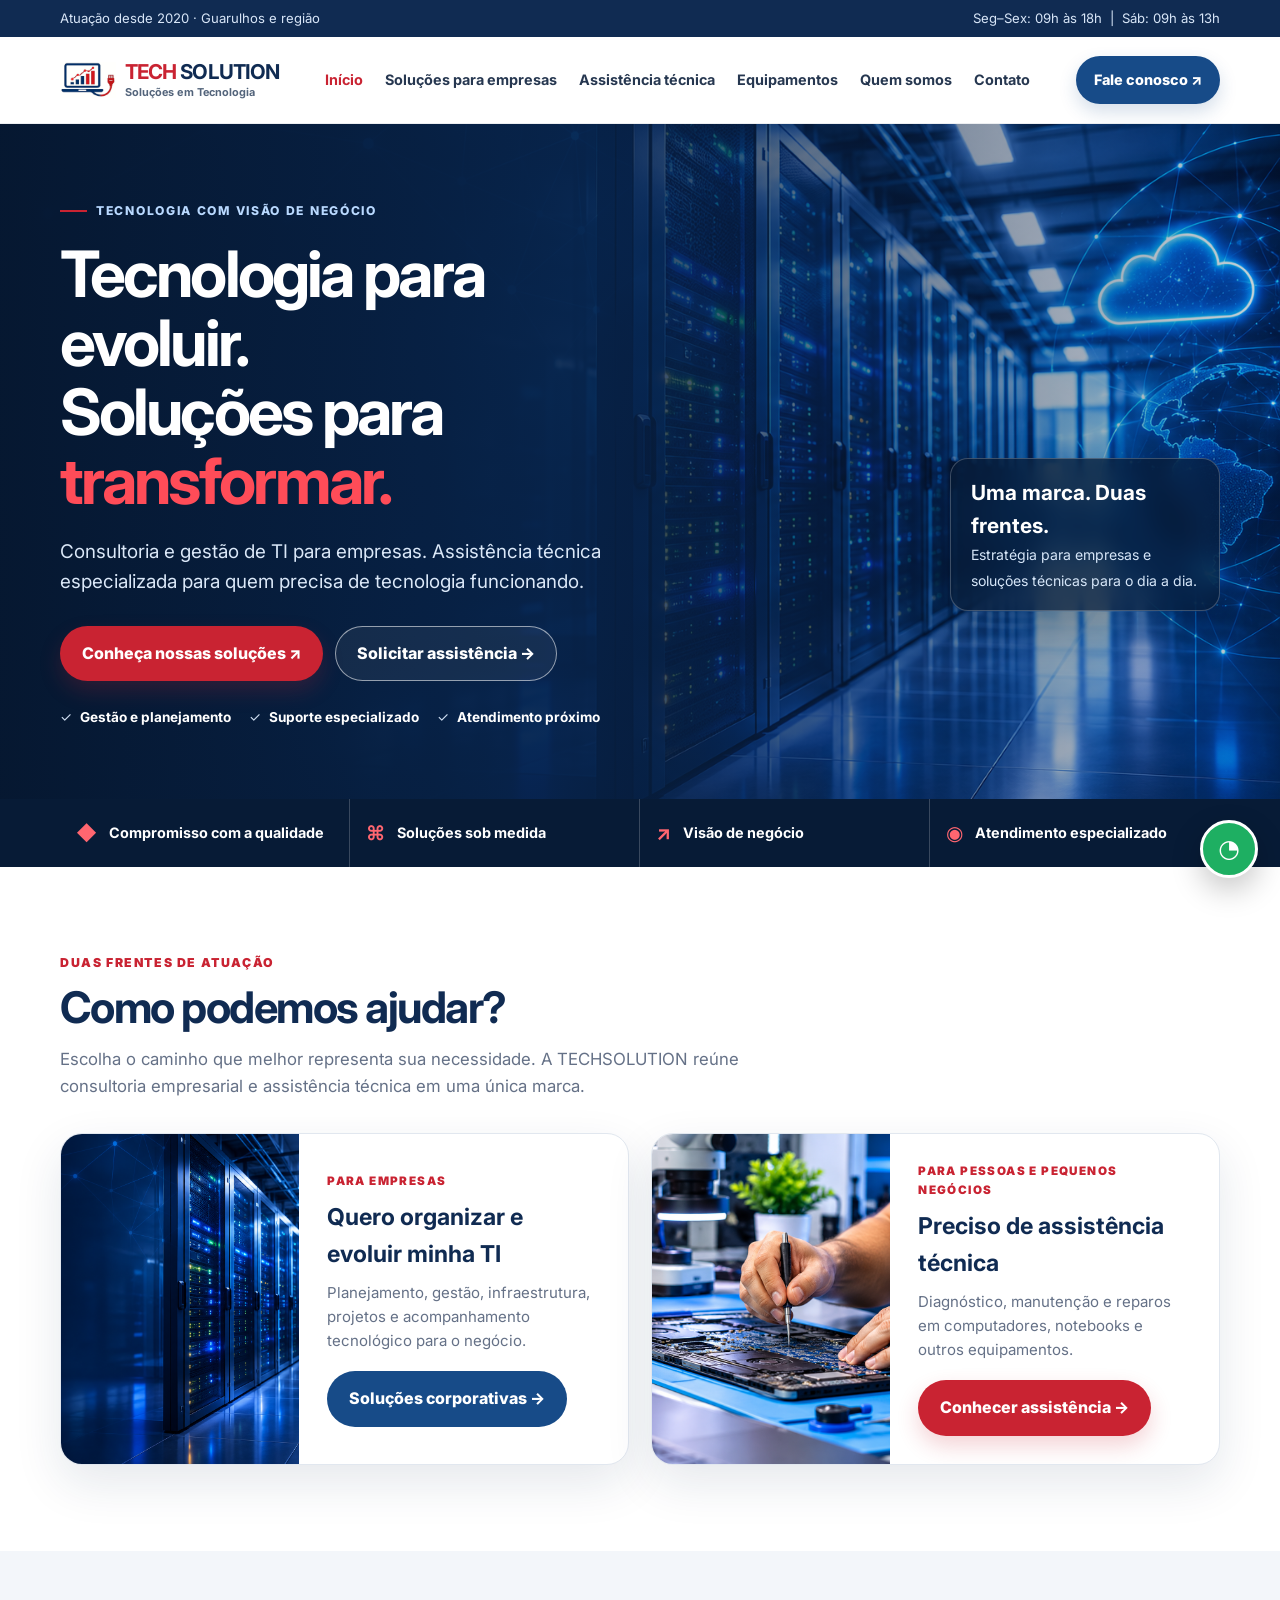
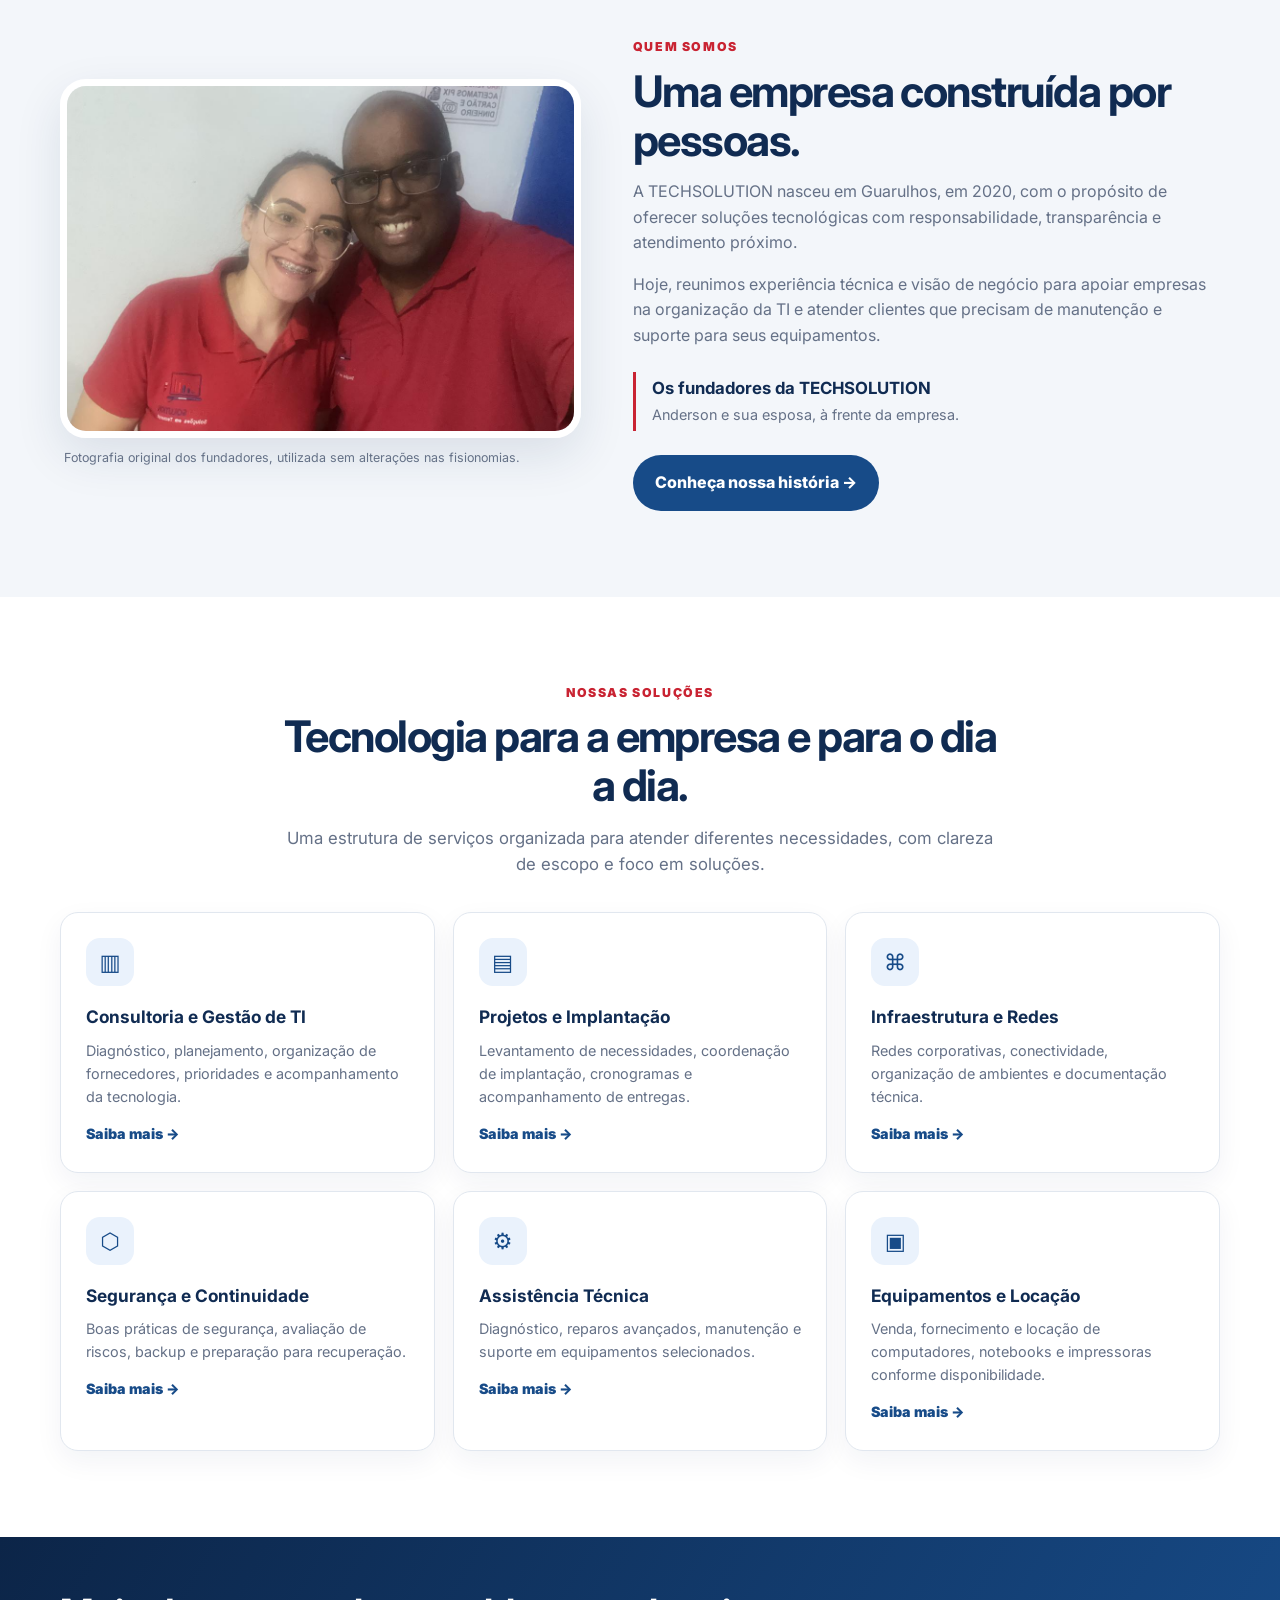
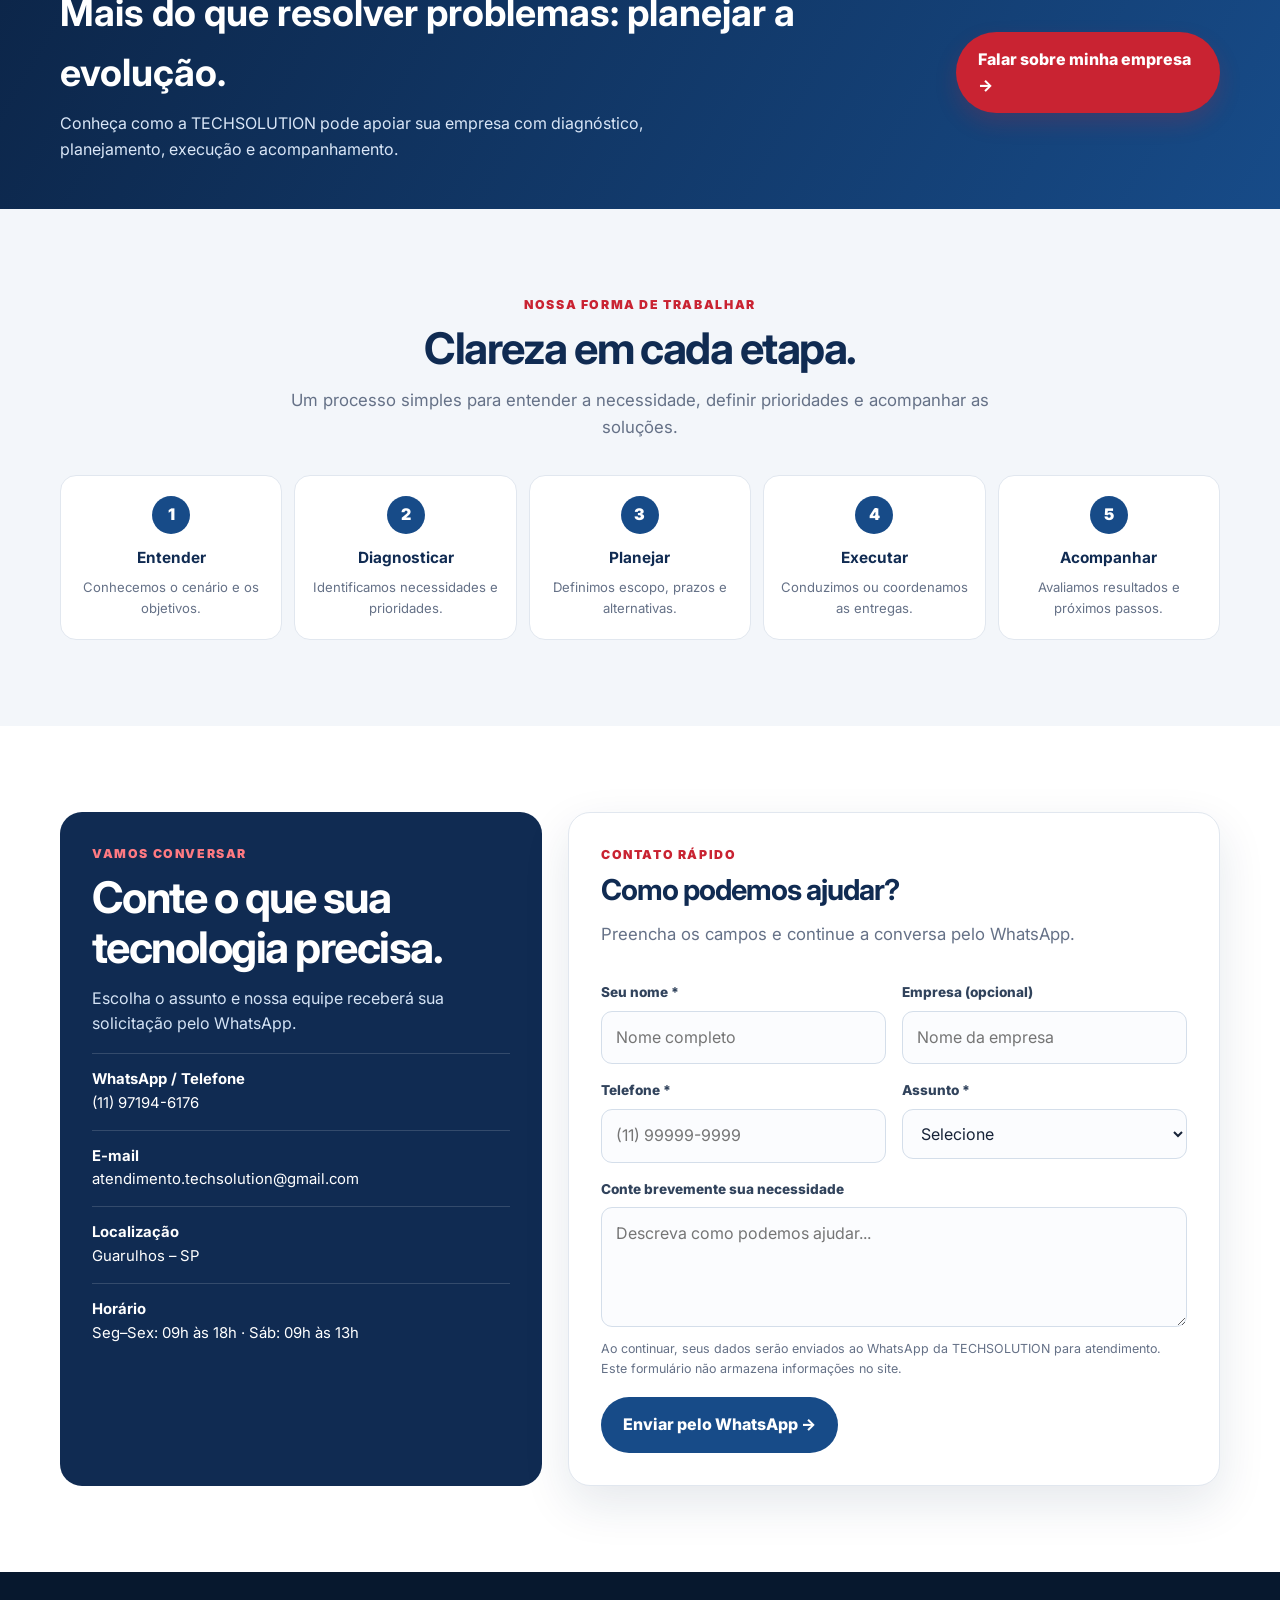
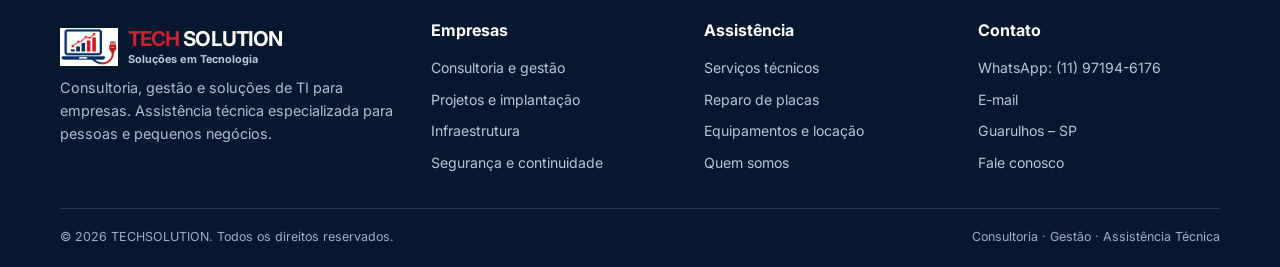
==== techsolution_site_v1/index.html @ a8b88df7 "Backup inicial do projeto TECHSOLUTION" ====
<!doctype html>
<html lang="pt-BR">
<head>
  <meta charset="utf-8"><meta name="viewport" content="width=device-width, initial-scale=1">
  <meta name="description" content="TECHSOLUTION: consultoria e gestão de TI para empresas e assistência técnica especializada em Guarulhos e região.">
  <meta name="theme-color" content="#102b52"><title>TECHSOLUTION | Consultoria, Gestão e Assistência Técnica</title>
  <link rel="preconnect" href="https://fonts.googleapis.com"><link rel="preconnect" href="https://fonts.gstatic.com" crossorigin>
  <link href="https://fonts.googleapis.com/css2?family=Inter:wght@400;500;600;700;800;900&display=swap" rel="stylesheet"><link rel="stylesheet" href="assets/site.css">
</head>
<body>
<div class="topline"><div class="container"><span>Atuação desde 2020 · Guarulhos e região</span><span>Seg–Sex: 09h às 18h &nbsp;|&nbsp; Sáb: 09h às 13h</span></div></div>
<header class="site-header"><div class="container nav-wrap">
  <a class="brand" href="index.html" aria-label="TECHSOLUTION início"><img src="assets/logo-simbolo.png" alt="Símbolo original da TECHSOLUTION"><span class="brand-copy"><b><i>TECH</i> SOLUTION</b><small>Soluções em Tecnologia</small></span></a>
  <button class="menu-toggle" aria-expanded="false" aria-label="Abrir menu">☰ Menu</button>
  <nav class="nav" aria-label="Navegação principal"><a class="active" href="index.html">Início</a><a href="empresas.html">Soluções para empresas</a><a href="assistencia.html">Assistência técnica</a><a href="equipamentos.html">Equipamentos</a><a href="sobre.html">Quem somos</a><a href="contato.html">Contato</a></nav>
  <a class="nav-cta" href="https://wa.me/5511971946176?text=Ol%C3%A1%2C%20gostaria%20de%20falar%20com%20a%20TECHSOLUTION." target="_blank" rel="noopener">Fale conosco ↗</a>
</div></header>
<main>
<section class="hero"><div class="container hero-grid"><div class="hero-copy"><span class="eyebrow">Tecnologia com visão de negócio</span><h1>Tecnologia para evoluir.<br>Soluções para <em>transformar.</em></h1><p>Consultoria e gestão de TI para empresas. Assistência técnica especializada para quem precisa de tecnologia funcionando.</p><div class="actions"><a class="btn btn-red" href="empresas.html">Conheça nossas soluções ↗</a><a class="btn btn-outline-light" href="assistencia.html">Solicitar assistência →</a></div><div class="hero-note"><span>✓ <b>Gestão e planejamento</b></span><span>✓ <b>Suporte especializado</b></span><span>✓ <b>Atendimento próximo</b></span></div></div><div class="hero-visual"><div class="hero-chip"><strong>Uma marca. Duas frentes.</strong><span>Estratégia para empresas e soluções técnicas para o dia a dia.</span></div></div></div></section>
<div class="trust-strip"><div class="container trust-grid"><div class="trust-item"><span class="trust-icon">◆</span><span>Compromisso com a qualidade</span></div><div class="trust-item"><span class="trust-icon">⌘</span><span>Soluções sob medida</span></div><div class="trust-item"><span class="trust-icon">↗</span><span>Visão de negócio</span></div><div class="trust-item"><span class="trust-icon">◉</span><span>Atendimento especializado</span></div></div></div>
<section class="section"><div class="container"><div class="section-head"><div class="kicker">Duas frentes de atuação</div><h2>Como podemos ajudar?</h2><p>Escolha o caminho que melhor representa sua necessidade. A TECHSOLUTION reúne consultoria empresarial e assistência técnica em uma única marca.</p></div>
  <div class="audience-grid">
    <article class="audience-card"><img src="assets/hero-datacenter.png" alt="Imagem ilustrativa de infraestrutura de tecnologia e data center"><div class="audience-content"><span class="mini-label">Para empresas</span><h3>Quero organizar e evoluir minha TI</h3><p>Planejamento, gestão, infraestrutura, projetos e acompanhamento tecnológico para o negócio.</p><a class="btn btn-blue" href="empresas.html">Soluções corporativas →</a></div></article>
    <article class="audience-card"><img src="assets/assistencia-laboratorio.png" alt="Imagem ilustrativa de manutenção técnica em placa de notebook"><div class="audience-content"><span class="mini-label">Para pessoas e pequenos negócios</span><h3>Preciso de assistência técnica</h3><p>Diagnóstico, manutenção e reparos em computadores, notebooks e outros equipamentos.</p><a class="btn btn-red" href="assistencia.html">Conhecer assistência →</a></div></article>
  </div></div></section>
<section class="section section-soft"><div class="container about-grid"><div class="founder-photo"><img src="assets/fundadores-original.png" alt="Fotografia original dos fundadores da TECHSOLUTION, sem alterações faciais"><p class="photo-note">Fotografia original dos fundadores, utilizada sem alterações nas fisionomias.</p></div><div class="about-content"><div class="kicker">Quem somos</div><h2>Uma empresa construída por pessoas.</h2><p>A TECHSOLUTION nasceu em Guarulhos, em 2020, com o propósito de oferecer soluções tecnológicas com responsabilidade, transparência e atendimento próximo.</p><p>Hoje, reunimos experiência técnica e visão de negócio para apoiar empresas na organização da TI e atender clientes que precisam de manutenção e suporte para seus equipamentos.</p><div class="founder-signature"><strong>Os fundadores da TECHSOLUTION</strong><span>Anderson e sua esposa, à frente da empresa.</span></div><a class="btn btn-blue" href="sobre.html">Conheça nossa história →</a></div></div></section>
<section class="section"><div class="container"><div class="section-head center"><div class="kicker">Nossas soluções</div><h2>Tecnologia para a empresa e para o dia a dia.</h2><p>Uma estrutura de serviços organizada para atender diferentes necessidades, com clareza de escopo e foco em soluções.</p></div>
<div class="service-grid">
  <article class="service-card"><div class="service-icon">▥</div><h3>Consultoria e Gestão de TI</h3><p>Diagnóstico, planejamento, organização de fornecedores, prioridades e acompanhamento da tecnologia.</p><a class="text-link" href="empresas.html#consultoria">Saiba mais →</a></article>
  <article class="service-card"><div class="service-icon">▤</div><h3>Projetos e Implantação</h3><p>Levantamento de necessidades, coordenação de implantação, cronogramas e acompanhamento de entregas.</p><a class="text-link" href="empresas.html#projetos">Saiba mais →</a></article>
  <article class="service-card"><div class="service-icon">⌘</div><h3>Infraestrutura e Redes</h3><p>Redes corporativas, conectividade, organização de ambientes e documentação técnica.</p><a class="text-link" href="empresas.html#infraestrutura">Saiba mais →</a></article>
  <article class="service-card"><div class="service-icon">⬡</div><h3>Segurança e Continuidade</h3><p>Boas práticas de segurança, avaliação de riscos, backup e preparação para recuperação.</p><a class="text-link" href="empresas.html#seguranca">Saiba mais →</a></article>
  <article class="service-card"><div class="service-icon">⚙</div><h3>Assistência Técnica</h3><p>Diagnóstico, reparos avançados, manutenção e suporte em equipamentos selecionados.</p><a class="text-link" href="assistencia.html">Saiba mais →</a></article>
  <article class="service-card"><div class="service-icon">▣</div><h3>Equipamentos e Locação</h3><p>Venda, fornecimento e locação de computadores, notebooks e impressoras conforme disponibilidade.</p><a class="text-link" href="equipamentos.html">Saiba mais →</a></article>
</div></div></section>
<section class="split-band"><div class="container"><div><h2>Mais do que resolver problemas: planejar a evolução.</h2><p>Conheça como a TECHSOLUTION pode apoiar sua empresa com diagnóstico, planejamento, execução e acompanhamento.</p></div><a class="btn btn-red" href="empresas.html">Falar sobre minha empresa →</a></div></section>
<section class="section section-soft"><div class="container"><div class="section-head center"><div class="kicker">Nossa forma de trabalhar</div><h2>Clareza em cada etapa.</h2><p>Um processo simples para entender a necessidade, definir prioridades e acompanhar as soluções.</p></div><div class="process-grid"><div class="process-step"><div class="process-number">1</div><h3>Entender</h3><p>Conhecemos o cenário e os objetivos.</p></div><div class="process-step"><div class="process-number">2</div><h3>Diagnosticar</h3><p>Identificamos necessidades e prioridades.</p></div><div class="process-step"><div class="process-number">3</div><h3>Planejar</h3><p>Definimos escopo, prazos e alternativas.</p></div><div class="process-step"><div class="process-number">4</div><h3>Executar</h3><p>Conduzimos ou coordenamos as entregas.</p></div><div class="process-step"><div class="process-number">5</div><h3>Acompanhar</h3><p>Avaliamos resultados e próximos passos.</p></div></div></div></section>
<section class="section"><div class="container contact-grid"><div class="contact-panel"><div class="kicker" style="color:#ff7a82">Vamos conversar</div><h2>Conte o que sua tecnologia precisa.</h2><p>Escolha o assunto e nossa equipe receberá sua solicitação pelo WhatsApp.</p><div class="contact-detail"><strong>WhatsApp / Telefone</strong>(11) 97194-6176</div><div class="contact-detail"><strong>E-mail</strong>atendimento.techsolution@gmail.com</div><div class="contact-detail"><strong>Localização</strong>Guarulhos – SP</div><div class="contact-detail"><strong>Horário</strong>Seg–Sex: 09h às 18h · Sáb: 09h às 13h</div></div>
<form class="contact-form" data-whatsapp-form><div class="section-head"><div class="kicker">Contato rápido</div><h2 style="font-size:1.8rem">Como podemos ajudar?</h2><p>Preencha os campos e continue a conversa pelo WhatsApp.</p></div><div class="form-grid"><div class="field"><label for="nome">Seu nome *</label><input id="nome" name="nome" required placeholder="Nome completo"></div><div class="field"><label for="empresa">Empresa (opcional)</label><input id="empresa" name="empresa" placeholder="Nome da empresa"></div><div class="field"><label for="telefone">Telefone *</label><input id="telefone" name="telefone" required placeholder="(11) 99999-9999"></div><div class="field"><label for="assunto">Assunto *</label><select id="assunto" name="assunto" required><option value="">Selecione</option><option>Consultoria e gestão de TI</option><option>Projetos e infraestrutura</option><option>Assistência técnica</option><option>Equipamentos e locação</option><option>Outro assunto</option></select></div><div class="field full"><label for="mensagem">Conte brevemente sua necessidade</label><textarea id="mensagem" name="mensagem" placeholder="Descreva como podemos ajudar..."></textarea></div></div><p class="form-help">Ao continuar, seus dados serão enviados ao WhatsApp da TECHSOLUTION para atendimento. Este formulário não armazena informações no site.</p><button class="btn btn-blue" type="submit">Enviar pelo WhatsApp →</button></form></div></section>
</main>
<footer class="site-footer"><div class="container"><div class="footer-grid"><div class="footer-brand"><a class="brand" href="index.html"><img src="assets/logo-simbolo.png" alt="Símbolo original da TECHSOLUTION"><span class="brand-copy"><b><i>TECH</i> SOLUTION</b><small>Soluções em Tecnologia</small></span></a><p>Consultoria, gestão e soluções de TI para empresas. Assistência técnica especializada para pessoas e pequenos negócios.</p></div><div><h4>Empresas</h4><div class="footer-links"><a href="empresas.html">Consultoria e gestão</a><a href="empresas.html#projetos">Projetos e implantação</a><a href="empresas.html#infraestrutura">Infraestrutura</a><a href="empresas.html#seguranca">Segurança e continuidade</a></div></div><div><h4>Assistência</h4><div class="footer-links"><a href="assistencia.html">Serviços técnicos</a><a href="assistencia.html#placas">Reparo de placas</a><a href="equipamentos.html">Equipamentos e locação</a><a href="sobre.html">Quem somos</a></div></div><div><h4>Contato</h4><div class="footer-links"><a href="https://wa.me/5511971946176" target="_blank" rel="noopener">WhatsApp: (11) 97194-6176</a><a href="mailto:atendimento.techsolution@gmail.com">E-mail</a><span>Guarulhos – SP</span><a href="contato.html">Fale conosco</a></div></div></div><div class="footer-bottom"><span>© <span data-year></span> TECHSOLUTION. Todos os direitos reservados.</span><span>Consultoria · Gestão · Assistência Técnica</span></div></div></footer>
<a class="whatsapp-float" href="https://wa.me/5511971946176?text=Ol%C3%A1%2C%20gostaria%20de%20falar%20com%20a%20TECHSOLUTION." aria-label="Conversar pelo WhatsApp" target="_blank" rel="noopener">◔</a>
<script src="assets/site.js"></script></body></html>
---- techsolution_site_v1/assets/site.css ----
:root{
  --navy:#102b52;--blue:#174b88;--blue2:#2367ad;--red:#c92332;--ink:#172338;--muted:#657187;
  --soft:#f3f6fa;--line:#e1e7ef;--white:#fff;--shadow:0 18px 48px rgba(16,43,82,.11);--radius:22px;
}
*{box-sizing:border-box}html{scroll-behavior:smooth}body{margin:0;font-family:Inter,Manrope,system-ui,-apple-system,"Segoe UI",sans-serif;color:var(--ink);background:#fff;line-height:1.6}a{color:inherit;text-decoration:none}img{max-width:100%;display:block}button,input,textarea,select{font:inherit}.container{width:min(1160px,calc(100% - 44px));margin:auto}.topline{background:var(--navy);color:#d8e6f8;font-size:.82rem;padding:8px 0}.topline .container{display:flex;justify-content:space-between;gap:16px;flex-wrap:wrap}.site-header{position:sticky;top:0;z-index:50;background:rgba(255,255,255,.96);backdrop-filter:blur(14px);border-bottom:1px solid rgba(16,43,82,.08)}.nav-wrap{min-height:86px;display:flex;align-items:center;justify-content:space-between;gap:22px}.brand{display:flex;align-items:center;min-width:205px}.brand img{width:205px;height:auto;max-height:68px;object-fit:contain;object-position:left center}.nav{display:flex;align-items:center;gap:22px;font-size:.9rem;font-weight:700;color:#263750}.nav a{transition:.2s}.nav a:hover,.nav a.active{color:var(--red)}.nav-cta{display:flex;align-items:center;gap:9px;background:var(--blue);color:#fff;padding:12px 18px;border-radius:999px;font-weight:800;font-size:.9rem;white-space:nowrap;box-shadow:0 8px 18px rgba(23,75,136,.18)}.menu-toggle{display:none;border:1px solid var(--line);background:#fff;border-radius:12px;padding:10px 12px;color:var(--navy);font-weight:800}.hero{position:relative;overflow:hidden;background:var(--navy);color:#fff;isolation:isolate}.hero:before{content:"";position:absolute;inset:0;background:linear-gradient(90deg,rgba(6,24,49,.97) 0%,rgba(8,35,72,.91) 43%,rgba(7,31,65,.18) 100%),url('hero-datacenter.png') center/cover no-repeat;z-index:-1}.hero-grid{min-height:520px;display:grid;grid-template-columns:1.04fr .96fr;align-items:center;gap:36px;padding:70px 0}.eyebrow{display:inline-flex;gap:9px;align-items:center;color:#b9d9ff;text-transform:uppercase;letter-spacing:.14em;font-weight:800;font-size:.76rem}.eyebrow:before{content:"";width:27px;height:2px;background:var(--red)}h1,h2,h3,p{margin-top:0}h1{font-size:clamp(2.35rem,5vw,4.2rem);line-height:1.08;letter-spacing:-.045em;margin:18px 0 22px;max-width:760px}h1 em{font-style:normal;color:#ff4c58}.hero-copy>p{font-size:1.18rem;color:#dbe8f8;max-width:610px;margin-bottom:28px}.actions{display:flex;flex-wrap:wrap;gap:12px}.btn{display:inline-flex;align-items:center;justify-content:center;gap:10px;padding:14px 21px;border-radius:999px;font-weight:800;border:1px solid transparent;transition:.2s;cursor:pointer}.btn:hover{transform:translateY(-2px)}.btn-red{background:var(--red);color:#fff;box-shadow:0 10px 22px rgba(201,35,50,.2)}.btn-outline-light{border-color:rgba(255,255,255,.55);color:#fff;background:rgba(255,255,255,.06)}.btn-blue{background:var(--blue);color:#fff}.btn-outline{border-color:#cbd7e5;color:var(--blue);background:#fff}.hero-note{margin-top:26px;display:flex;gap:18px;flex-wrap:wrap;color:#d2e1f4;font-size:.85rem}.hero-note span{display:flex;gap:8px;align-items:center}.hero-note b{color:#fff}.hero-visual{min-height:300px;display:flex;align-items:end;justify-content:flex-end}.hero-chip{background:rgba(8,25,50,.72);border:1px solid rgba(255,255,255,.22);backdrop-filter:blur(12px);border-radius:18px;padding:17px 20px;max-width:270px;box-shadow:0 20px 45px rgba(0,0,0,.2)}.hero-chip strong{display:block;font-size:1.3rem}.hero-chip span{font-size:.88rem;color:#d6e6f8}.trust-strip{background:#071b36;color:#fff}.trust-grid{display:grid;grid-template-columns:repeat(4,1fr)}.trust-item{padding:18px 16px;display:flex;gap:12px;align-items:center;border-right:1px solid rgba(255,255,255,.2);font-size:.9rem;font-weight:700}.trust-item:last-child{border:0}.trust-icon{font-size:1.25rem;color:#ff6670}.section{padding:86px 0}.section-soft{background:var(--soft)}.section-head{max-width:720px;margin-bottom:34px}.section-head.center{text-align:center;margin-left:auto;margin-right:auto}.kicker{color:var(--red);font-size:.77rem;font-weight:900;letter-spacing:.13em;text-transform:uppercase;margin-bottom:10px}.section h2{font-size:clamp(1.9rem,3.4vw,3rem);line-height:1.13;letter-spacing:-.035em;color:var(--navy);margin-bottom:14px}.section-head p{color:var(--muted);font-size:1.05rem;margin-bottom:0}.audience-grid{display:grid;grid-template-columns:1fr 1fr;gap:22px}.audience-card{display:grid;grid-template-columns:42% 58%;background:#fff;border:1px solid var(--line);border-radius:var(--radius);overflow:hidden;box-shadow:var(--shadow);min-height:275px}.audience-card img{height:100%;width:100%;object-fit:cover}.audience-content{padding:28px;display:flex;flex-direction:column;align-items:flex-start;justify-content:center}.audience-content .mini-label{font-size:.73rem;font-weight:900;text-transform:uppercase;letter-spacing:.12em;color:var(--red)}.audience-content h3{font-size:1.45rem;color:var(--navy);margin:8px 0}.audience-content p{color:var(--muted);font-size:.94rem;margin-bottom:18px}.about-grid{display:grid;grid-template-columns:.94fr 1.06fr;gap:52px;align-items:center}.founder-photo{position:relative}.founder-photo img{width:100%;aspect-ratio:1.45/1;object-fit:cover;object-position:center 38%;border-radius:26px;box-shadow:var(--shadow);border:7px solid #fff}.photo-note{font-size:.78rem;color:var(--muted);margin:10px 4px 0}.about-content p{color:var(--muted)}.founder-signature{border-left:3px solid var(--red);padding:3px 0 3px 16px;margin:24px 0}.founder-signature strong{display:block;color:var(--navy);font-size:1.05rem}.founder-signature span{color:var(--muted);font-size:.9rem}.feature-list{display:grid;grid-template-columns:1fr 1fr;gap:14px;margin-top:24px}.feature{display:flex;gap:11px;align-items:flex-start;font-weight:700;color:#31435c;font-size:.9rem}.feature i{font-style:normal;color:var(--red);font-weight:900}.service-grid{display:grid;grid-template-columns:repeat(3,1fr);gap:18px}.service-card{background:#fff;border:1px solid var(--line);border-radius:18px;padding:25px;box-shadow:0 10px 28px rgba(16,43,82,.055);transition:.2s}.service-card:hover{transform:translateY(-4px);box-shadow:var(--shadow)}.service-icon{width:48px;height:48px;border-radius:14px;background:#eaf2fc;color:var(--blue);display:grid;place-items:center;font-size:1.4rem;margin-bottom:17px}.service-card h3{color:var(--navy);font-size:1.08rem;margin-bottom:8px}.service-card p{color:var(--muted);font-size:.9rem;margin-bottom:13px}.text-link{font-weight:900;color:var(--blue);font-size:.89rem}.text-link:hover{color:var(--red)}.split-band{background:linear-gradient(120deg,#0c2548,#174b88);color:#fff;padding:46px 0}.split-band .container{display:flex;justify-content:space-between;align-items:center;gap:28px}.split-band h2{color:#fff;margin:0 0 8px;font-size:clamp(1.5rem,3vw,2.35rem)}.split-band p{margin:0;color:#d9e6f7;max-width:650px}.process-grid{display:grid;grid-template-columns:repeat(5,1fr);gap:12px}.process-step{background:#fff;border:1px solid var(--line);border-radius:16px;padding:20px 16px;text-align:center}.process-number{width:38px;height:38px;border-radius:50%;background:var(--blue);color:#fff;display:grid;place-items:center;margin:0 auto 12px;font-weight:900}.process-step h3{font-size:.96rem;color:var(--navy);margin-bottom:6px}.process-step p{font-size:.82rem;color:var(--muted);margin:0}.contact-grid{display:grid;grid-template-columns:.85fr 1.15fr;gap:26px}.contact-panel{background:var(--navy);color:#fff;border-radius:var(--radius);padding:32px}.contact-panel h2{color:#fff}.contact-panel p{color:#d4e3f5}.contact-detail{padding:14px 0;border-top:1px solid rgba(255,255,255,.15);font-size:.93rem}.contact-detail strong{display:block;color:#fff}.contact-form{background:#fff;border:1px solid var(--line);border-radius:var(--radius);padding:32px;box-shadow:var(--shadow)}.form-grid{display:grid;grid-template-columns:1fr 1fr;gap:16px}.field{display:flex;flex-direction:column;gap:7px}.field.full{grid-column:1/-1}.field label{font-weight:800;font-size:.85rem;color:#31435c}.field input,.field select,.field textarea{border:1px solid #d4deea;background:#fbfcfe;border-radius:11px;padding:13px 14px;outline:none;color:var(--ink)}.field input:focus,.field select:focus,.field textarea:focus{border-color:var(--blue2);box-shadow:0 0 0 3px rgba(35,103,173,.1)}.field textarea{min-height:120px;resize:vertical}.form-help{font-size:.78rem;color:var(--muted);margin:12px 0 18px}.site-footer{background:#07182e;color:#d7e3f3;padding:46px 0 20px}.footer-grid{display:grid;grid-template-columns:1.4fr 1fr 1fr 1fr;gap:32px}.footer-brand img{width:190px;background:#fff;border-radius:8px;padding:5px;margin-bottom:14px}.footer-brand p{max-width:340px;color:#aebed2;font-size:.9rem}.site-footer h4{color:#fff;margin:0 0 14px}.footer-links{display:grid;gap:9px;font-size:.88rem;color:#b7c7da}.footer-links a:hover{color:#fff}.footer-bottom{border-top:1px solid rgba(255,255,255,.14);margin-top:34px;padding-top:18px;display:flex;justify-content:space-between;gap:14px;flex-wrap:wrap;font-size:.78rem;color:#9db0c7}.whatsapp-float{position:fixed;right:22px;bottom:22px;z-index:45;background:#1eaf62;color:#fff;width:58px;height:58px;border-radius:50%;display:grid;place-items:center;font-size:1.55rem;box-shadow:0 12px 30px rgba(0,0,0,.22);border:3px solid #fff}.page-hero{background:linear-gradient(105deg,rgba(7,26,53,.96),rgba(10,54,103,.8)),url('hero-datacenter.png') center/cover;color:#fff;padding:76px 0}.page-hero h1{font-size:clamp(2.2rem,4.8vw,3.7rem);max-width:800px}.page-hero p{color:#d9e6f6;font-size:1.12rem;max-width:720px}.two-col{display:grid;grid-template-columns:1fr 1fr;gap:38px;align-items:center}.checklist{padding:0;list-style:none;display:grid;gap:12px}.checklist li{display:flex;gap:12px;color:#344760}.checklist li:before{content:"✓";font-weight:900;color:var(--red)}.notice{padding:17px 20px;border-radius:14px;background:#eef4fb;border-left:4px solid var(--blue);color:#41536b;font-size:.9rem}.service-photo{width:100%;border-radius:22px;box-shadow:var(--shadow);aspect-ratio:1.35/1;object-fit:cover}.legal-note{font-size:.78rem;color:var(--muted)}@media(max-width:980px){.nav{gap:12px;font-size:.82rem}.nav-wrap{gap:12px}.brand img{width:175px}.nav-cta{padding:11px 14px}.hero-grid{grid-template-columns:1fr;min-height:480px}.hero-visual{min-height:100px;justify-content:flex-start}.audience-card{grid-template-columns:1fr}.audience-card img{height:160px}.about-grid{gap:30px}.service-grid{grid-template-columns:repeat(2,1fr)}.footer-grid{grid-template-columns:1fr 1fr}.process-grid{grid-template-columns:repeat(3,1fr)}}@media(max-width:760px){.topline .container{justify-content:center;text-align:center}.nav-wrap{min-height:74px}.menu-toggle{display:block}.nav{display:none;position:absolute;left:0;right:0;top:74px;padding:18px 22px 22px;background:#fff;border-bottom:1px solid var(--line);box-shadow:0 18px 28px rgba(16,43,82,.1);flex-direction:column;align-items:stretch}.nav.open{display:flex}.nav a{padding:9px 0}.nav-cta{display:none}.brand img{width:170px}.hero-grid{padding:56px 0}.hero-copy>p{font-size:1.05rem}.trust-grid{grid-template-columns:1fr 1fr}.trust-item:nth-child(2){border-right:0}.trust-item{font-size:.82rem;padding:14px 8px}.section{padding:64px 0}.audience-grid,.about-grid,.contact-grid,.two-col{grid-template-columns:1fr}.audience-card{grid-template-columns:40% 60%;min-height:220px}.audience-card img{height:100%}.audience-content{padding:20px}.about-grid{gap:26px}.about-content{order:-1}.feature-list{grid-template-columns:1fr 1fr}.service-grid{grid-template-columns:1fr 1fr}.split-band .container{align-items:flex-start;flex-direction:column}.process-grid{grid-template-columns:1fr 1fr}.form-grid{grid-template-columns:1fr}.field.full{grid-column:auto}.contact-panel,.contact-form{padding:24px}.footer-grid{grid-template-columns:1fr 1fr}}@media(max-width:480px){.container{width:min(100% - 30px,1160px)}.audience-card{grid-template-columns:1fr}.audience-card img{height:150px}.service-grid{grid-template-columns:1fr}.feature-list{grid-template-columns:1fr}.process-grid{grid-template-columns:1fr}.footer-grid{grid-template-columns:1fr}.footer-brand img{width:175px}.hero h1{font-size:2.4rem}.hero-note{gap:10px}.actions .btn{width:100%}.whatsapp-float{width:54px;height:54px;right:14px;bottom:14px}}
/* Brand lockup: original emblem with a clean text treatment for horizontal navigation. */
.site-header .brand{gap:9px;min-width:205px}.site-header .brand img{width:56px;height:58px;max-height:none;object-fit:contain}.brand-copy{display:flex;flex-direction:column;line-height:1.02}.brand-copy b{font-size:1.28rem;letter-spacing:-.045em;color:var(--navy);white-space:nowrap}.brand-copy b i{font-style:normal;color:var(--red)}.brand-copy small{font-size:.68rem;color:#53647b;font-weight:700;letter-spacing:.005em;margin-top:4px}.footer-brand .brand{gap:10px;align-items:center}.footer-brand .brand img{width:58px;height:58px;object-fit:contain;background:transparent;padding:0;margin:0}.footer-brand .brand-copy b{color:#fff}.footer-brand .brand-copy small{color:#b9c9dc}
@media(max-width:980px){.site-header .brand{min-width:188px}.site-header .brand img{width:51px;height:54px}.brand-copy b{font-size:1.16rem}}
@media(max-width:760px){.site-header .brand{min-width:0}.site-header .brand img{width:48px;height:50px}.brand-copy b{font-size:1.1rem}.brand-copy small{font-size:.62rem}}
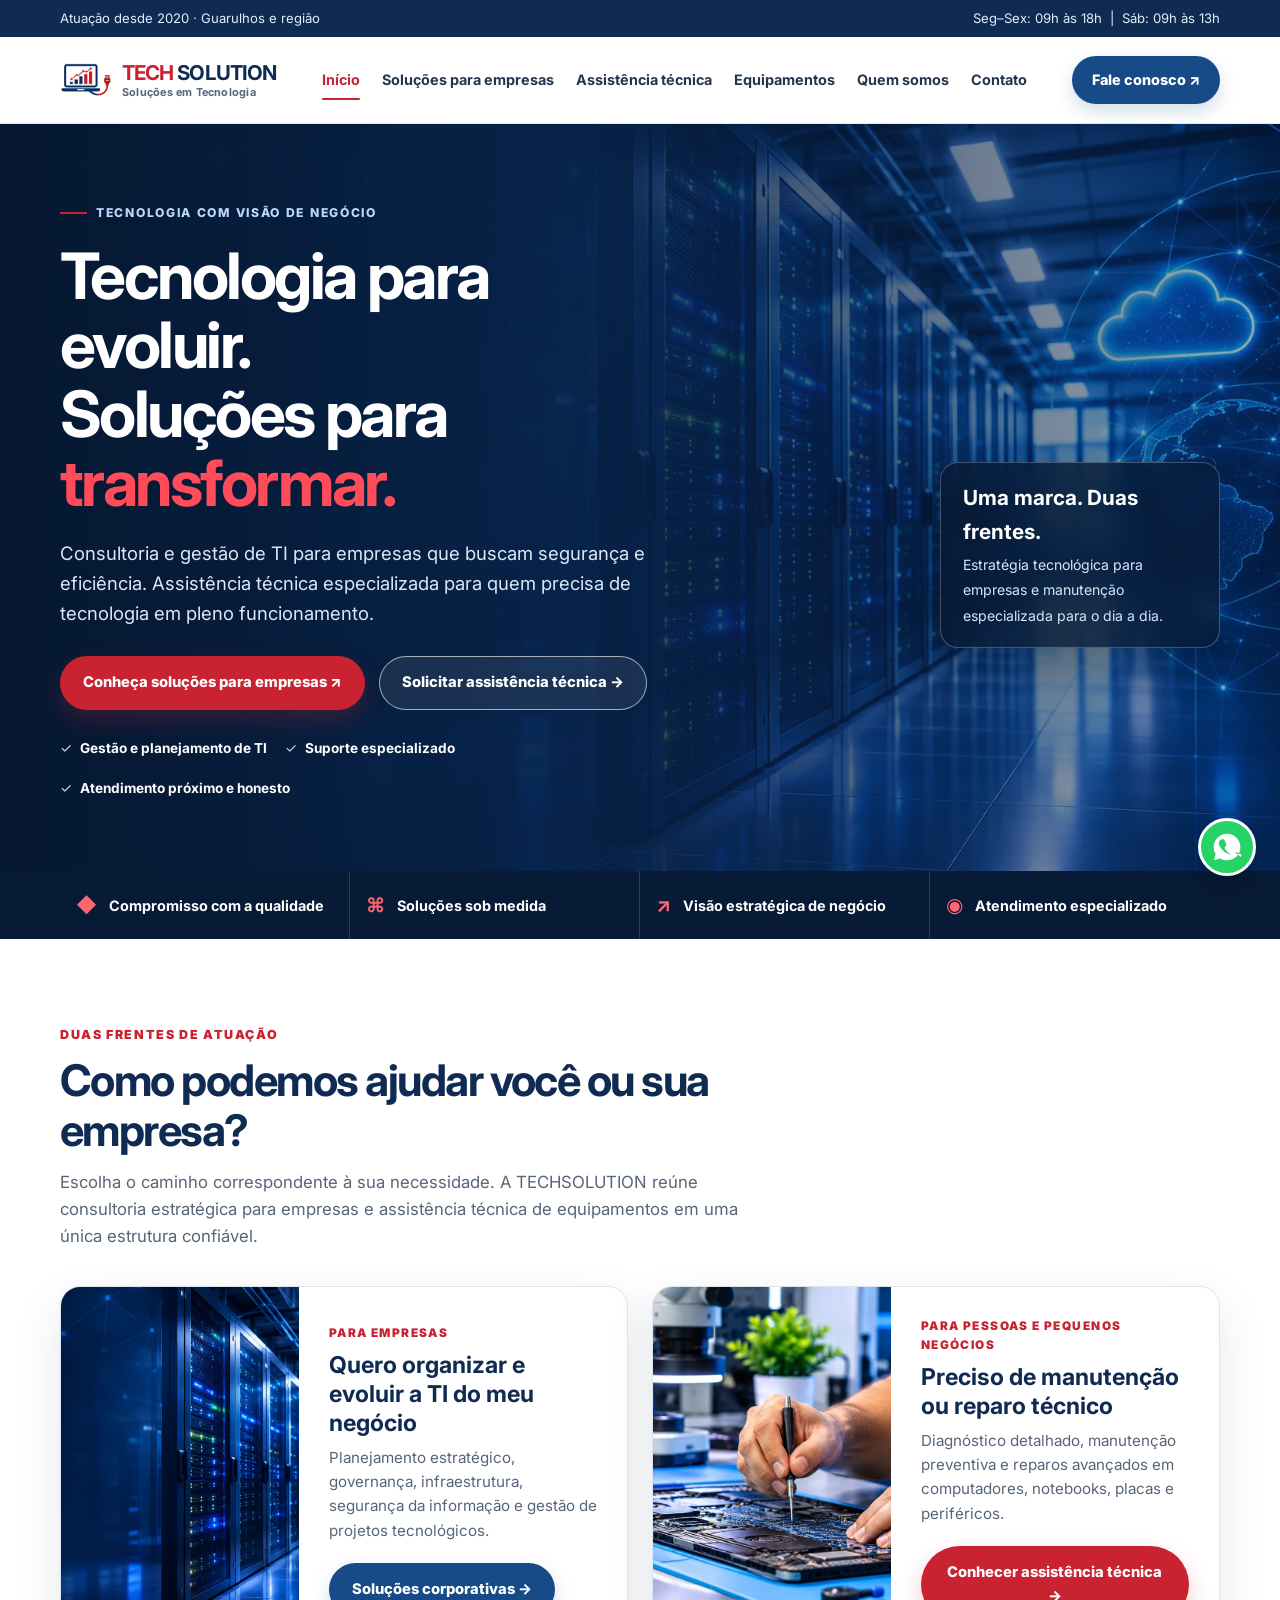
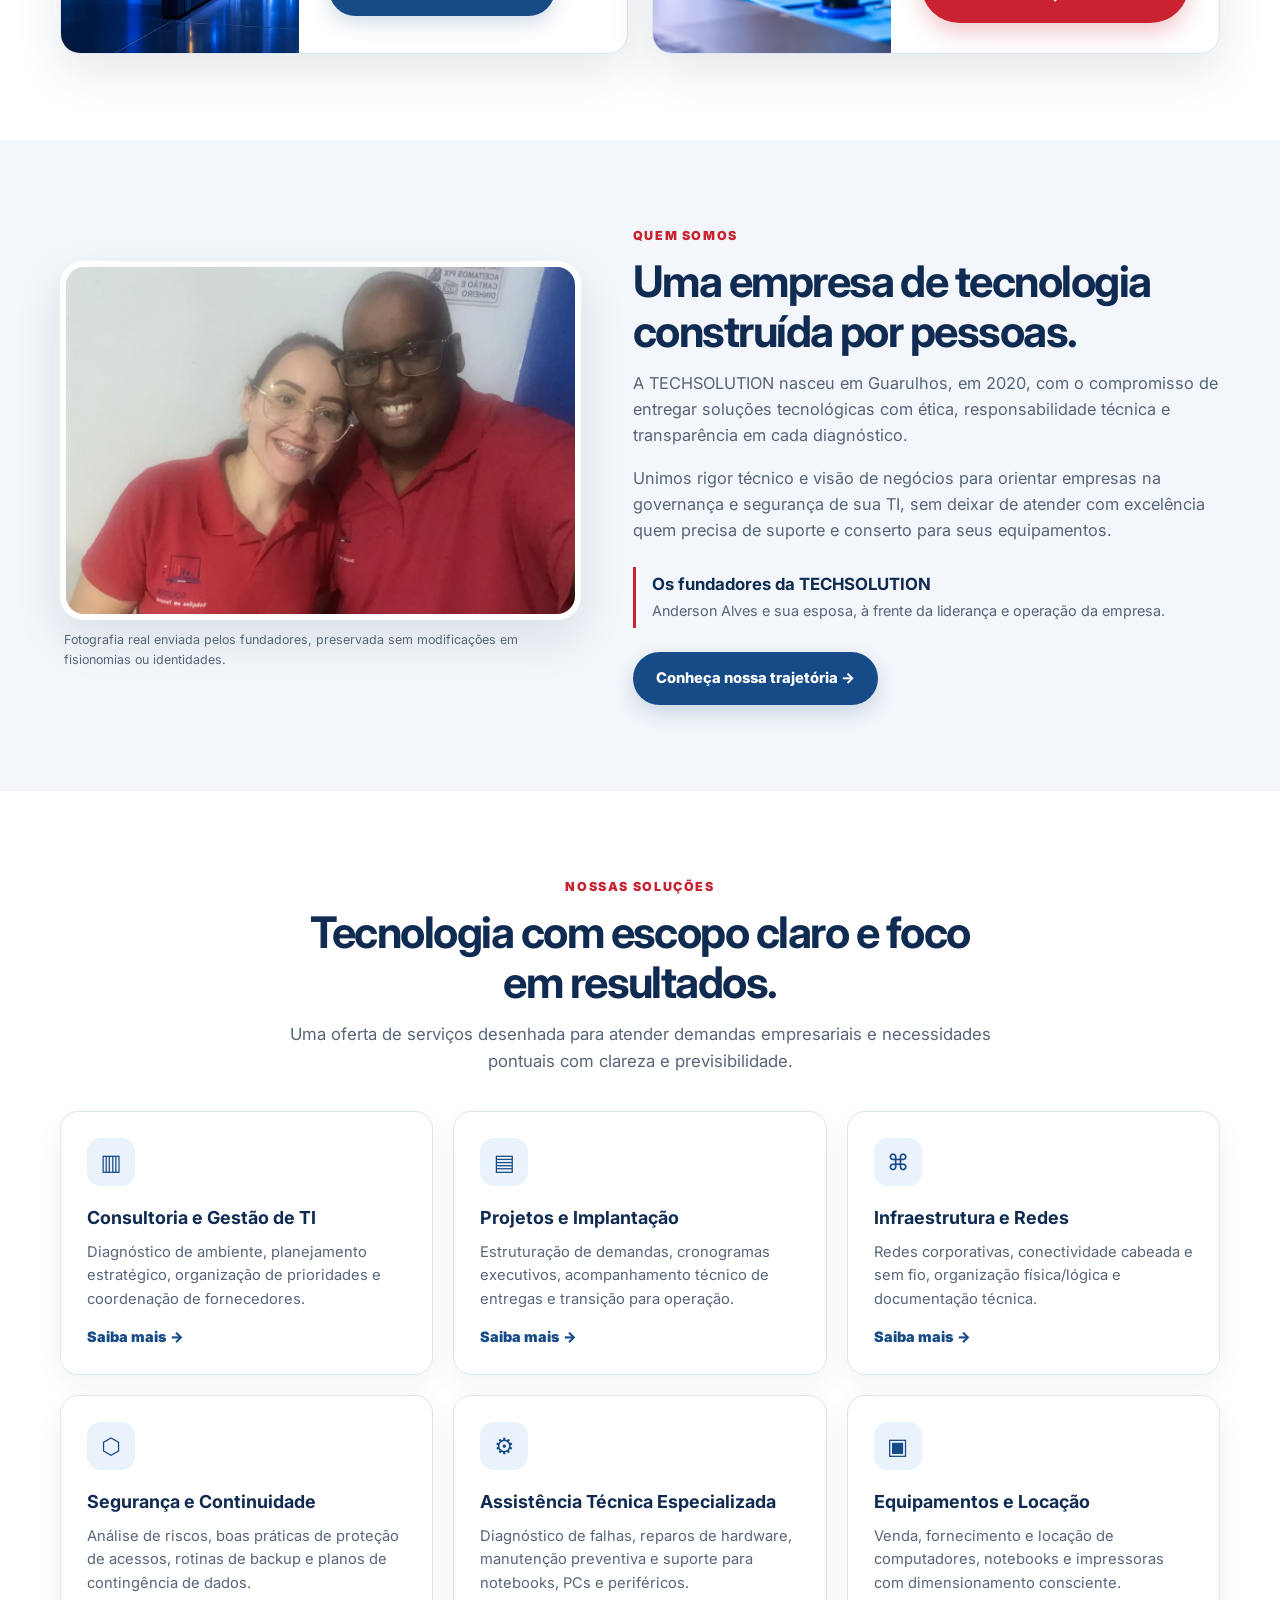
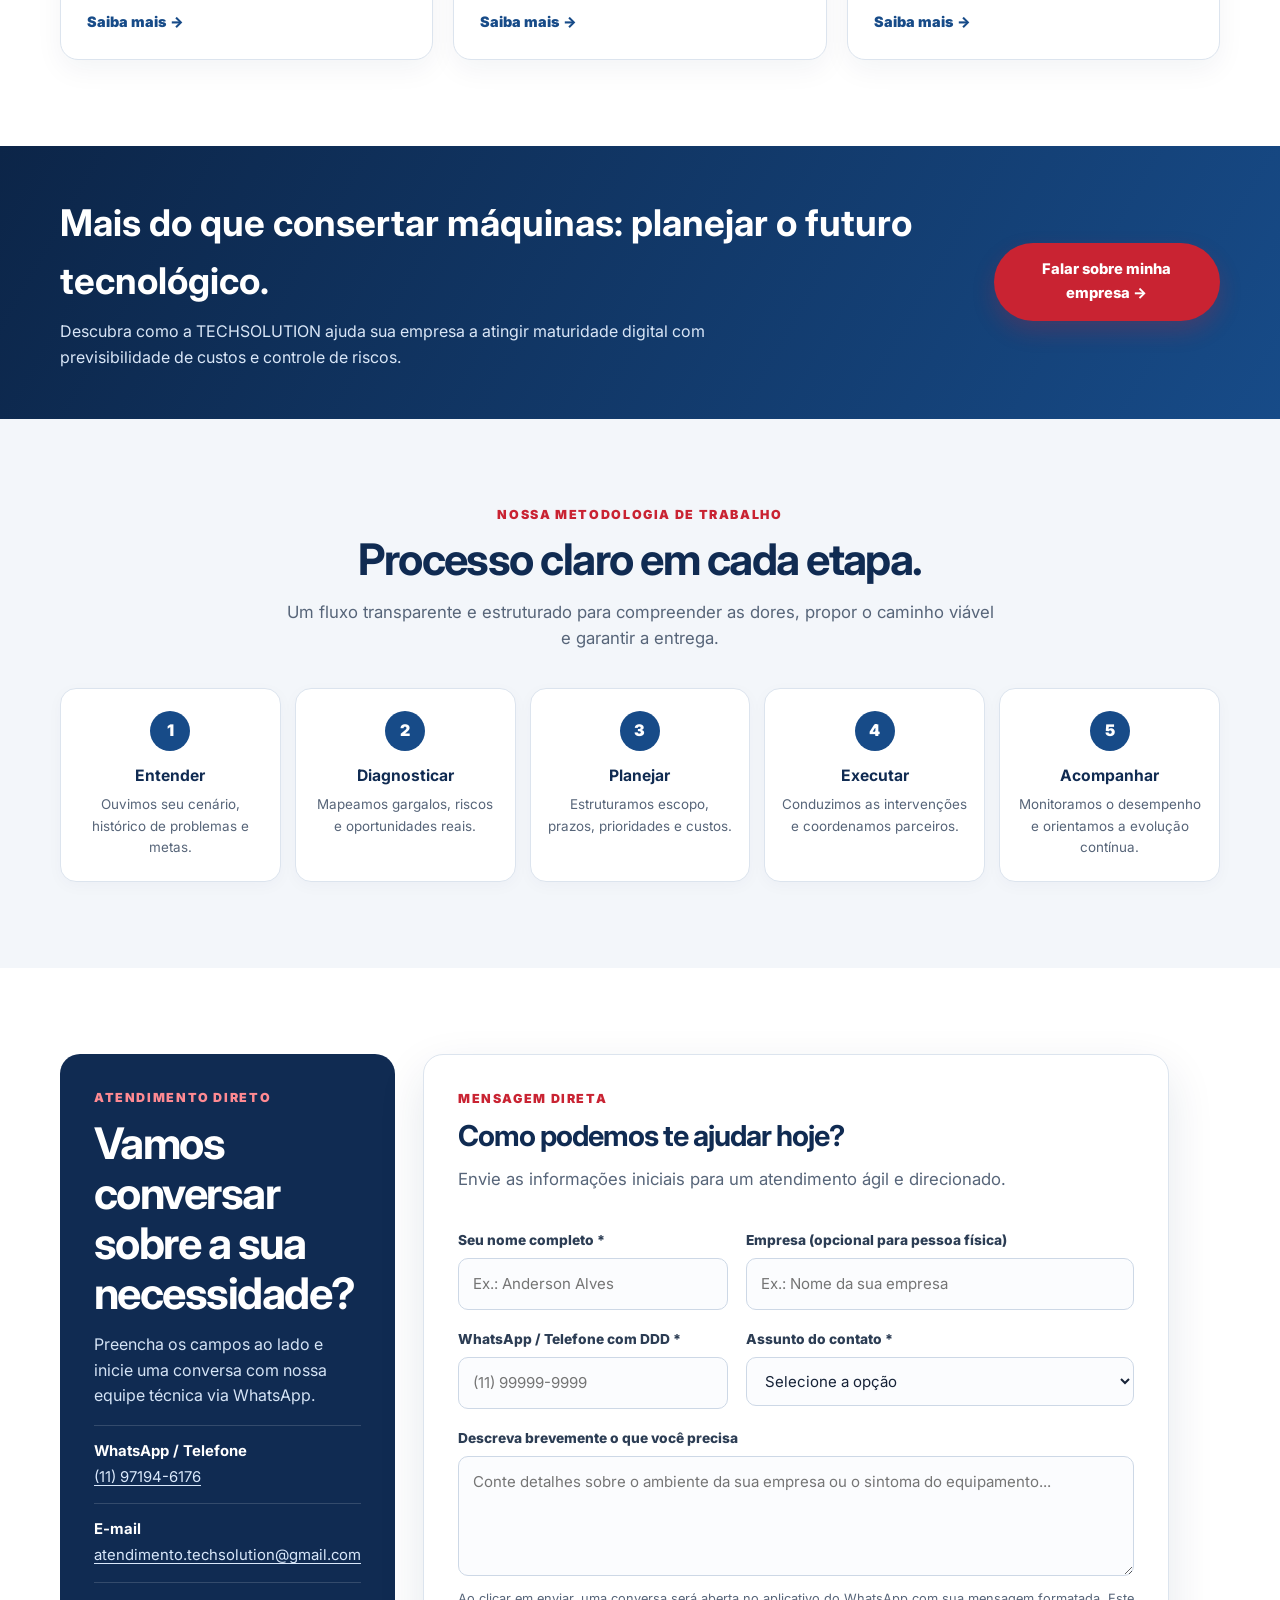
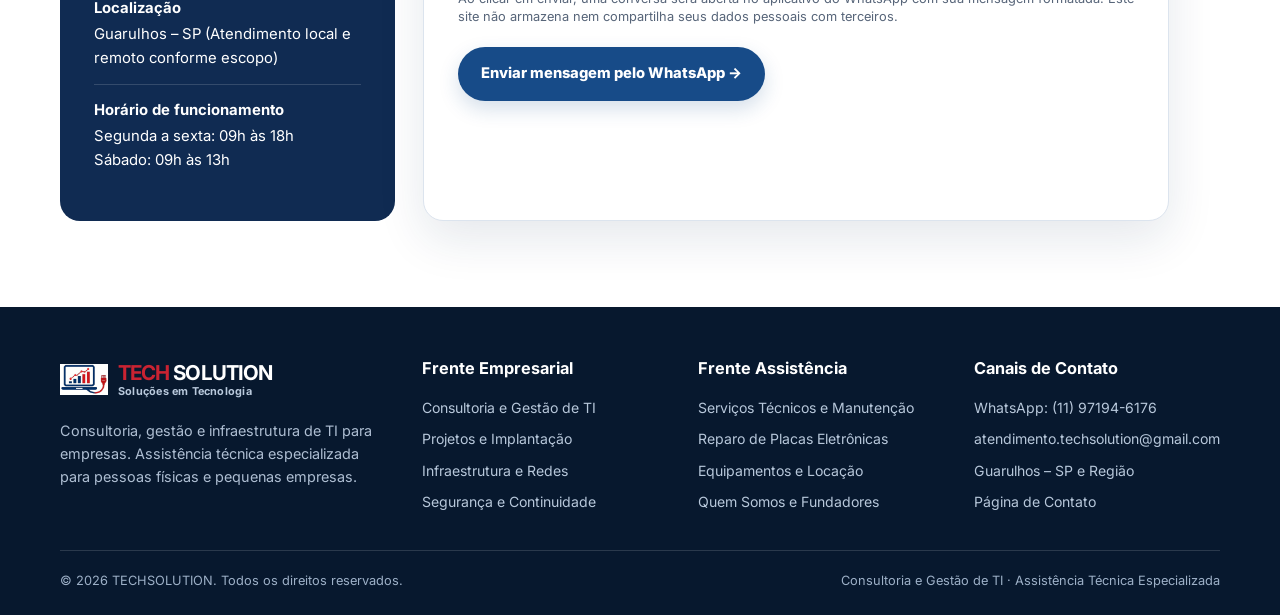
==== commit 07cf9484: "feat(techsolution): aprimoramentos de SEO, acessibilidade, imagens WebP, formulários e semântica B2B" ====
--- a/techsolution_site_v1/index.html
+++ b/techsolution_site_v1/index.html
@@ -1,43 +1,447 @@
 <!doctype html>
 <html lang="pt-BR">
 <head>
-  <meta charset="utf-8"><meta name="viewport" content="width=device-width, initial-scale=1">
-  <meta name="description" content="TECHSOLUTION: consultoria e gestão de TI para empresas e assistência técnica especializada em Guarulhos e região.">
-  <meta name="theme-color" content="#102b52"><title>TECHSOLUTION | Consultoria, Gestão e Assistência Técnica</title>
-  <link rel="preconnect" href="https://fonts.googleapis.com"><link rel="preconnect" href="https://fonts.gstatic.com" crossorigin>
-  <link href="https://fonts.googleapis.com/css2?family=Inter:wght@400;500;600;700;800;900&display=swap" rel="stylesheet"><link rel="stylesheet" href="assets/site.css">
+  <meta charset="utf-8">
+  <meta name="viewport" content="width=device-width, initial-scale=1">
+  <meta name="description" content="TECHSOLUTION: consultoria e gestão de TI para empresas e assistência técnica especializada em Guarulhos e região. Atendimento ágil e confiável.">
+  <meta name="theme-color" content="#102b52">
+  <title>TECHSOLUTION | Consultoria e Gestão de TI & Assistência Técnica</title>
+
+  <!-- Canonical & SEO -->
+  <link rel="canonical" href="https://techsolution.com.br/index.html">
+  <meta name="robots" content="index, follow">
+
+  <!-- Open Graph / Redes Sociais -->
+  <meta property="og:type" content="website">
+  <meta property="og:url" content="https://techsolution.com.br/index.html">
+  <meta property="og:title" content="TECHSOLUTION | Consultoria e Gestão de TI & Assistência Técnica">
+  <meta property="og:description" content="Consultoria e gestão de TI para empresas e assistência técnica especializada em Guarulhos e região.">
+  <meta property="og:image" content="https://techsolution.com.br/assets/hero-datacenter.png">
+
+  <!-- Favicons -->
+  <link rel="icon" type="image/png" href="assets/logo-simbolo.png">
+
+  <!-- Pré-conexão e Fontes -->
+  <link rel="preconnect" href="https://fonts.googleapis.com">
+  <link rel="preconnect" href="https://fonts.gstatic.com" crossorigin>
+  <link href="https://fonts.googleapis.com/css2?family=Inter:wght@400;500;600;700;800;900&display=swap" rel="stylesheet">
+  
+  <link rel="stylesheet" href="assets/site.css">
+
+  <!-- Dados Estruturados Schema.org -->
+  <script type="application/ld+json">
+  {
+    "@context": "https://schema.org",
+    "@type": "LocalBusiness",
+    "name": "TECHSOLUTION",
+    "image": "https://techsolution.com.br/assets/logo-techsolution.png",
+    "telephone": "+55-11-97194-6176",
+    "email": "atendimento.techsolution@gmail.com",
+    "address": {
+      "@type": "PostalAddress",
+      "addressLocality": "Guarulhos",
+      "addressRegion": "SP",
+      "addressCountry": "BR"
+    },
+    "openingHoursSpecification": [
+      {
+        "@type": "OpeningHoursSpecification",
+        "dayOfWeek": ["Monday", "Tuesday", "Wednesday", "Thursday", "Friday"],
+        "opens": "09:00",
+        "closes": "18:00"
+      },
+      {
+        "@type": "OpeningHoursSpecification",
+        "dayOfWeek": "Saturday",
+        "opens": "09:00",
+        "closes": "13:00"
+      }
+    ],
+    "description": "Consultoria e gestão de TI para empresas e assistência técnica especializada em computadores, notebooks e equipamentos em Guarulhos e região."
+  }
+  </script>
 </head>
 <body>
-<div class="topline"><div class="container"><span>Atuação desde 2020 · Guarulhos e região</span><span>Seg–Sex: 09h às 18h &nbsp;|&nbsp; Sáb: 09h às 13h</span></div></div>
-<header class="site-header"><div class="container nav-wrap">
-  <a class="brand" href="index.html" aria-label="TECHSOLUTION início"><img src="assets/logo-simbolo.png" alt="Símbolo original da TECHSOLUTION"><span class="brand-copy"><b><i>TECH</i> SOLUTION</b><small>Soluções em Tecnologia</small></span></a>
-  <button class="menu-toggle" aria-expanded="false" aria-label="Abrir menu">☰ Menu</button>
-  <nav class="nav" aria-label="Navegação principal"><a class="active" href="index.html">Início</a><a href="empresas.html">Soluções para empresas</a><a href="assistencia.html">Assistência técnica</a><a href="equipamentos.html">Equipamentos</a><a href="sobre.html">Quem somos</a><a href="contato.html">Contato</a></nav>
-  <a class="nav-cta" href="https://wa.me/5511971946176?text=Ol%C3%A1%2C%20gostaria%20de%20falar%20com%20a%20TECHSOLUTION." target="_blank" rel="noopener">Fale conosco ↗</a>
-</div></header>
-<main>
-<section class="hero"><div class="container hero-grid"><div class="hero-copy"><span class="eyebrow">Tecnologia com visão de negócio</span><h1>Tecnologia para evoluir.<br>Soluções para <em>transformar.</em></h1><p>Consultoria e gestão de TI para empresas. Assistência técnica especializada para quem precisa de tecnologia funcionando.</p><div class="actions"><a class="btn btn-red" href="empresas.html">Conheça nossas soluções ↗</a><a class="btn btn-outline-light" href="assistencia.html">Solicitar assistência →</a></div><div class="hero-note"><span>✓ <b>Gestão e planejamento</b></span><span>✓ <b>Suporte especializado</b></span><span>✓ <b>Atendimento próximo</b></span></div></div><div class="hero-visual"><div class="hero-chip"><strong>Uma marca. Duas frentes.</strong><span>Estratégia para empresas e soluções técnicas para o dia a dia.</span></div></div></div></section>
-<div class="trust-strip"><div class="container trust-grid"><div class="trust-item"><span class="trust-icon">◆</span><span>Compromisso com a qualidade</span></div><div class="trust-item"><span class="trust-icon">⌘</span><span>Soluções sob medida</span></div><div class="trust-item"><span class="trust-icon">↗</span><span>Visão de negócio</span></div><div class="trust-item"><span class="trust-icon">◉</span><span>Atendimento especializado</span></div></div></div>
-<section class="section"><div class="container"><div class="section-head"><div class="kicker">Duas frentes de atuação</div><h2>Como podemos ajudar?</h2><p>Escolha o caminho que melhor representa sua necessidade. A TECHSOLUTION reúne consultoria empresarial e assistência técnica em uma única marca.</p></div>
-  <div class="audience-grid">
-    <article class="audience-card"><img src="assets/hero-datacenter.png" alt="Imagem ilustrativa de infraestrutura de tecnologia e data center"><div class="audience-content"><span class="mini-label">Para empresas</span><h3>Quero organizar e evoluir minha TI</h3><p>Planejamento, gestão, infraestrutura, projetos e acompanhamento tecnológico para o negócio.</p><a class="btn btn-blue" href="empresas.html">Soluções corporativas →</a></div></article>
-    <article class="audience-card"><img src="assets/assistencia-laboratorio.png" alt="Imagem ilustrativa de manutenção técnica em placa de notebook"><div class="audience-content"><span class="mini-label">Para pessoas e pequenos negócios</span><h3>Preciso de assistência técnica</h3><p>Diagnóstico, manutenção e reparos em computadores, notebooks e outros equipamentos.</p><a class="btn btn-red" href="assistencia.html">Conhecer assistência →</a></div></article>
-  </div></div></section>
-<section class="section section-soft"><div class="container about-grid"><div class="founder-photo"><img src="assets/fundadores-original.png" alt="Fotografia original dos fundadores da TECHSOLUTION, sem alterações faciais"><p class="photo-note">Fotografia original dos fundadores, utilizada sem alterações nas fisionomias.</p></div><div class="about-content"><div class="kicker">Quem somos</div><h2>Uma empresa construída por pessoas.</h2><p>A TECHSOLUTION nasceu em Guarulhos, em 2020, com o propósito de oferecer soluções tecnológicas com responsabilidade, transparência e atendimento próximo.</p><p>Hoje, reunimos experiência técnica e visão de negócio para apoiar empresas na organização da TI e atender clientes que precisam de manutenção e suporte para seus equipamentos.</p><div class="founder-signature"><strong>Os fundadores da TECHSOLUTION</strong><span>Anderson e sua esposa, à frente da empresa.</span></div><a class="btn btn-blue" href="sobre.html">Conheça nossa história →</a></div></div></section>
-<section class="section"><div class="container"><div class="section-head center"><div class="kicker">Nossas soluções</div><h2>Tecnologia para a empresa e para o dia a dia.</h2><p>Uma estrutura de serviços organizada para atender diferentes necessidades, com clareza de escopo e foco em soluções.</p></div>
-<div class="service-grid">
-  <article class="service-card"><div class="service-icon">▥</div><h3>Consultoria e Gestão de TI</h3><p>Diagnóstico, planejamento, organização de fornecedores, prioridades e acompanhamento da tecnologia.</p><a class="text-link" href="empresas.html#consultoria">Saiba mais →</a></article>
-  <article class="service-card"><div class="service-icon">▤</div><h3>Projetos e Implantação</h3><p>Levantamento de necessidades, coordenação de implantação, cronogramas e acompanhamento de entregas.</p><a class="text-link" href="empresas.html#projetos">Saiba mais →</a></article>
-  <article class="service-card"><div class="service-icon">⌘</div><h3>Infraestrutura e Redes</h3><p>Redes corporativas, conectividade, organização de ambientes e documentação técnica.</p><a class="text-link" href="empresas.html#infraestrutura">Saiba mais →</a></article>
-  <article class="service-card"><div class="service-icon">⬡</div><h3>Segurança e Continuidade</h3><p>Boas práticas de segurança, avaliação de riscos, backup e preparação para recuperação.</p><a class="text-link" href="empresas.html#seguranca">Saiba mais →</a></article>
-  <article class="service-card"><div class="service-icon">⚙</div><h3>Assistência Técnica</h3><p>Diagnóstico, reparos avançados, manutenção e suporte em equipamentos selecionados.</p><a class="text-link" href="assistencia.html">Saiba mais →</a></article>
-  <article class="service-card"><div class="service-icon">▣</div><h3>Equipamentos e Locação</h3><p>Venda, fornecimento e locação de computadores, notebooks e impressoras conforme disponibilidade.</p><a class="text-link" href="equipamentos.html">Saiba mais →</a></article>
-</div></div></section>
-<section class="split-band"><div class="container"><div><h2>Mais do que resolver problemas: planejar a evolução.</h2><p>Conheça como a TECHSOLUTION pode apoiar sua empresa com diagnóstico, planejamento, execução e acompanhamento.</p></div><a class="btn btn-red" href="empresas.html">Falar sobre minha empresa →</a></div></section>
-<section class="section section-soft"><div class="container"><div class="section-head center"><div class="kicker">Nossa forma de trabalhar</div><h2>Clareza em cada etapa.</h2><p>Um processo simples para entender a necessidade, definir prioridades e acompanhar as soluções.</p></div><div class="process-grid"><div class="process-step"><div class="process-number">1</div><h3>Entender</h3><p>Conhecemos o cenário e os objetivos.</p></div><div class="process-step"><div class="process-number">2</div><h3>Diagnosticar</h3><p>Identificamos necessidades e prioridades.</p></div><div class="process-step"><div class="process-number">3</div><h3>Planejar</h3><p>Definimos escopo, prazos e alternativas.</p></div><div class="process-step"><div class="process-number">4</div><h3>Executar</h3><p>Conduzimos ou coordenamos as entregas.</p></div><div class="process-step"><div class="process-number">5</div><h3>Acompanhar</h3><p>Avaliamos resultados e próximos passos.</p></div></div></div></section>
-<section class="section"><div class="container contact-grid"><div class="contact-panel"><div class="kicker" style="color:#ff7a82">Vamos conversar</div><h2>Conte o que sua tecnologia precisa.</h2><p>Escolha o assunto e nossa equipe receberá sua solicitação pelo WhatsApp.</p><div class="contact-detail"><strong>WhatsApp / Telefone</strong>(11) 97194-6176</div><div class="contact-detail"><strong>E-mail</strong>atendimento.techsolution@gmail.com</div><div class="contact-detail"><strong>Localização</strong>Guarulhos – SP</div><div class="contact-detail"><strong>Horário</strong>Seg–Sex: 09h às 18h · Sáb: 09h às 13h</div></div>
-<form class="contact-form" data-whatsapp-form><div class="section-head"><div class="kicker">Contato rápido</div><h2 style="font-size:1.8rem">Como podemos ajudar?</h2><p>Preencha os campos e continue a conversa pelo WhatsApp.</p></div><div class="form-grid"><div class="field"><label for="nome">Seu nome *</label><input id="nome" name="nome" required placeholder="Nome completo"></div><div class="field"><label for="empresa">Empresa (opcional)</label><input id="empresa" name="empresa" placeholder="Nome da empresa"></div><div class="field"><label for="telefone">Telefone *</label><input id="telefone" name="telefone" required placeholder="(11) 99999-9999"></div><div class="field"><label for="assunto">Assunto *</label><select id="assunto" name="assunto" required><option value="">Selecione</option><option>Consultoria e gestão de TI</option><option>Projetos e infraestrutura</option><option>Assistência técnica</option><option>Equipamentos e locação</option><option>Outro assunto</option></select></div><div class="field full"><label for="mensagem">Conte brevemente sua necessidade</label><textarea id="mensagem" name="mensagem" placeholder="Descreva como podemos ajudar..."></textarea></div></div><p class="form-help">Ao continuar, seus dados serão enviados ao WhatsApp da TECHSOLUTION para atendimento. Este formulário não armazena informações no site.</p><button class="btn btn-blue" type="submit">Enviar pelo WhatsApp →</button></form></div></section>
+<a href="#conteudo-principal" class="skip-link">Pular para o conteúdo principal</a>
+
+<div class="topline">
+  <div class="container">
+    <span>Atuação desde 2020 · Guarulhos e região</span>
+    <span>Seg–Sex: 09h às 18h &nbsp;|&nbsp; Sáb: 09h às 13h</span>
+  </div>
+</div>
+
+<header class="site-header">
+  <div class="container nav-wrap">
+    <a class="brand" href="index.html" aria-label="TECHSOLUTION início">
+      <picture>
+        <source srcset="assets/logo-simbolo.webp" type="image/webp">
+        <img src="assets/logo-simbolo.png" alt="Símbolo oficial da TECHSOLUTION" width="52" height="54">
+      </picture>
+      <span class="brand-copy">
+        <b><i>TECH</i> SOLUTION</b>
+        <small>Soluções em Tecnologia</small>
+      </span>
+    </a>
+
+    <button class="menu-toggle" aria-expanded="false" aria-label="Abrir menu de navegação">☰ Menu</button>
+
+    <nav class="nav" aria-label="Navegação principal">
+      <a class="active" href="index.html" aria-current="page">Início</a>
+      <a href="empresas.html">Soluções para empresas</a>
+      <a href="assistencia.html">Assistência técnica</a>
+      <a href="equipamentos.html">Equipamentos</a>
+      <a href="sobre.html">Quem somos</a>
+      <a href="contato.html">Contato</a>
+    </nav>
+
+    <a class="nav-cta" href="https://wa.me/5511971946176?text=Ol%C3%A1%2C%20gostaria%20de%20falar%20com%20a%20TECHSOLUTION." target="_blank" rel="noopener noreferrer">Fale conosco ↗</a>
+  </div>
+</header>
+
+<main id="conteudo-principal">
+  <!-- HERO SECTION -->
+  <section class="hero">
+    <div class="container hero-grid">
+      <div class="hero-copy">
+        <span class="eyebrow">Tecnologia com visão de negócio</span>
+        <h1>Tecnologia para evoluir.<br>Soluções para <em>transformar.</em></h1>
+        <p>Consultoria e gestão de TI para empresas que buscam segurança e eficiência. Assistência técnica especializada para quem precisa de tecnologia em pleno funcionamento.</p>
+        <div class="actions">
+          <a class="btn btn-red" href="empresas.html">Conheça soluções para empresas ↗</a>
+          <a class="btn btn-outline-light" href="assistencia.html">Solicitar assistência técnica →</a>
+        </div>
+        <div class="hero-note">
+          <span>✓ <b>Gestão e planejamento de TI</b></span>
+          <span>✓ <b>Suporte especializado</b></span>
+          <span>✓ <b>Atendimento próximo e honesto</b></span>
+        </div>
+      </div>
+      <div class="hero-visual">
+        <div class="hero-chip">
+          <strong>Uma marca. Duas frentes.</strong>
+          <span>Estratégia tecnológica para empresas e manutenção especializada para o dia a dia.</span>
+        </div>
+      </div>
+    </div>
+  </section>
+
+  <!-- TRUST STRIP -->
+  <div class="trust-strip">
+    <div class="container trust-grid">
+      <div class="trust-item"><span class="trust-icon" aria-hidden="true">◆</span><span>Compromisso com a qualidade</span></div>
+      <div class="trust-item"><span class="trust-icon" aria-hidden="true">⌘</span><span>Soluções sob medida</span></div>
+      <div class="trust-item"><span class="trust-icon" aria-hidden="true">↗</span><span>Visão estratégica de negócio</span></div>
+      <div class="trust-item"><span class="trust-icon" aria-hidden="true">◉</span><span>Atendimento especializado</span></div>
+    </div>
+  </div>
+
+  <!-- DUAS FRENTES -->
+  <section class="section">
+    <div class="container">
+      <div class="section-head">
+        <div class="kicker">Duas frentes de atuação</div>
+        <h2>Como podemos ajudar você ou sua empresa?</h2>
+        <p>Escolha o caminho correspondente à sua necessidade. A TECHSOLUTION reúne consultoria estratégica para empresas e assistência técnica de equipamentos em uma única estrutura confiável.</p>
+      </div>
+
+      <div class="audience-grid">
+        <article class="audience-card">
+          <picture>
+            <source srcset="assets/hero-datacenter.webp" type="image/webp">
+            <img src="assets/hero-datacenter.png" alt="Imagem ilustrativa de servidores e infraestrutura corporativa de tecnologia" loading="lazy" width="600" height="400">
+          </picture>
+          <div class="audience-content">
+            <span class="mini-label">Para empresas</span>
+            <h3>Quero organizar e evoluir a TI do meu negócio</h3>
+            <p>Planejamento estratégico, governança, infraestrutura, segurança da informação e gestão de projetos tecnológicos.</p>
+            <a class="btn btn-blue" href="empresas.html">Soluções corporativas →</a>
+          </div>
+        </article>
+
+        <article class="audience-card">
+          <picture>
+            <source srcset="assets/assistencia-laboratorio.webp" type="image/webp">
+            <img src="assets/assistencia-laboratorio.png" alt="Imagem ilustrativa de diagnóstico e manutenção em placa de computador" loading="lazy" width="600" height="400">
+          </picture>
+          <div class="audience-content">
+            <span class="mini-label">Para pessoas e pequenos negócios</span>
+            <h3>Preciso de manutenção ou reparo técnico</h3>
+            <p>Diagnóstico detalhado, manutenção preventiva e reparos avançados em computadores, notebooks, placas e periféricos.</p>
+            <a class="btn btn-red" href="assistencia.html">Conhecer assistência técnica →</a>
+          </div>
+        </article>
+      </div>
+    </div>
+  </section>
+
+  <!-- QUEM SOMOS / FUNDADORES -->
+  <section class="section section-soft">
+    <div class="container about-grid">
+      <div class="founder-photo">
+        <picture>
+          <source srcset="assets/fundadores-original.webp" type="image/webp">
+          <img src="assets/fundadores-original.png" alt="Fotografia original dos fundadores da TECHSOLUTION, Anderson Alves e sua esposa" loading="lazy" width="800" height="550">
+        </picture>
+        <p class="photo-note">Fotografia real enviada pelos fundadores, preservada sem modificações em fisionomias ou identidades.</p>
+      </div>
+      <div class="about-content">
+        <div class="kicker">Quem somos</div>
+        <h2>Uma empresa de tecnologia construída por pessoas.</h2>
+        <p>A TECHSOLUTION nasceu em Guarulhos, em 2020, com o compromisso de entregar soluções tecnológicas com ética, responsabilidade técnica e transparência em cada diagnóstico.</p>
+        <p>Unimos rigor técnico e visão de negócios para orientar empresas na governança e segurança de sua TI, sem deixar de atender com excelência quem precisa de suporte e conserto para seus equipamentos.</p>
+        <div class="founder-signature">
+          <strong>Os fundadores da TECHSOLUTION</strong>
+          <span>Anderson Alves e sua esposa, à frente da liderança e operação da empresa.</span>
+        </div>
+        <a class="btn btn-blue" href="sobre.html">Conheça nossa trajetória →</a>
+      </div>
+    </div>
+  </section>
+
+  <!-- SERVIÇOS -->
+  <section class="section">
+    <div class="container">
+      <div class="section-head center">
+        <div class="kicker">Nossas soluções</div>
+        <h2>Tecnologia com escopo claro e foco em resultados.</h2>
+        <p>Uma oferta de serviços desenhada para atender demandas empresariais e necessidades pontuais com clareza e previsibilidade.</p>
+      </div>
+
+      <div class="service-grid">
+        <article class="service-card">
+          <div class="service-icon" aria-hidden="true">▥</div>
+          <h3>Consultoria e Gestão de TI</h3>
+          <p>Diagnóstico de ambiente, planejamento estratégico, organização de prioridades e coordenação de fornecedores.</p>
+          <a class="text-link" href="empresas.html#consultoria">Saiba mais <span aria-hidden="true">→</span></a>
+        </article>
+
+        <article class="service-card">
+          <div class="service-icon" aria-hidden="true">▤</div>
+          <h3>Projetos e Implantação</h3>
+          <p>Estruturação de demandas, cronogramas executivos, acompanhamento técnico de entregas e transição para operação.</p>
+          <a class="text-link" href="empresas.html#projetos">Saiba mais <span aria-hidden="true">→</span></a>
+        </article>
+
+        <article class="service-card">
+          <div class="service-icon" aria-hidden="true">⌘</div>
+          <h3>Infraestrutura e Redes</h3>
+          <p>Redes corporativas, conectividade cabeada e sem fio, organização física/lógica e documentação técnica.</p>
+          <a class="text-link" href="empresas.html#infraestrutura">Saiba mais <span aria-hidden="true">→</span></a>
+        </article>
+
+        <article class="service-card">
+          <div class="service-icon" aria-hidden="true">⬡</div>
+          <h3>Segurança e Continuidade</h3>
+          <p>Análise de riscos, boas práticas de proteção de acessos, rotinas de backup e planos de contingência de dados.</p>
+          <a class="text-link" href="empresas.html#seguranca">Saiba mais <span aria-hidden="true">→</span></a>
+        </article>
+
+        <article class="service-card">
+          <div class="service-icon" aria-hidden="true">⚙</div>
+          <h3>Assistência Técnica Especializada</h3>
+          <p>Diagnóstico de falhas, reparos de hardware, manutenção preventiva e suporte para notebooks, PCs e periféricos.</p>
+          <a class="text-link" href="assistencia.html">Saiba mais <span aria-hidden="true">→</span></a>
+        </article>
+
+        <article class="service-card">
+          <div class="service-icon" aria-hidden="true">▣</div>
+          <h3>Equipamentos e Locação</h3>
+          <p>Venda, fornecimento e locação de computadores, notebooks e impressoras com dimensionamento consciente.</p>
+          <a class="text-link" href="equipamentos.html">Saiba mais <span aria-hidden="true">→</span></a>
+        </article>
+      </div>
+    </div>
+  </section>
+
+  <!-- BANNER CTA -->
+  <section class="split-band">
+    <div class="container">
+      <div>
+        <h2>Mais do que consertar máquinas: planejar o futuro tecnológico.</h2>
+        <p>Descubra como a TECHSOLUTION ajuda sua empresa a atingir maturidade digital com previsibilidade de custos e controle de riscos.</p>
+      </div>
+      <a class="btn btn-red" href="empresas.html">Falar sobre minha empresa →</a>
+    </div>
+  </section>
+
+  <!-- METODOLOGIA -->
+  <section class="section section-soft">
+    <div class="container">
+      <div class="section-head center">
+        <div class="kicker">Nossa metodologia de trabalho</div>
+        <h2>Processo claro em cada etapa.</h2>
+        <p>Um fluxo transparente e estruturado para compreender as dores, propor o caminho viável e garantir a entrega.</p>
+      </div>
+      <div class="process-grid">
+        <div class="process-step">
+          <div class="process-number">1</div>
+          <h3>Entender</h3>
+          <p>Ouvimos seu cenário, histórico de problemas e metas.</p>
+        </div>
+        <div class="process-step">
+          <div class="process-number">2</div>
+          <h3>Diagnosticar</h3>
+          <p>Mapeamos gargalos, riscos e oportunidades reais.</p>
+        </div>
+        <div class="process-step">
+          <div class="process-number">3</div>
+          <h3>Planejar</h3>
+          <p>Estruturamos escopo, prazos, prioridades e custos.</p>
+        </div>
+        <div class="process-step">
+          <div class="process-number">4</div>
+          <h3>Executar</h3>
+          <p>Conduzimos as intervenções e coordenamos parceiros.</p>
+        </div>
+        <div class="process-step">
+          <div class="process-number">5</div>
+          <h3>Acompanhar</h3>
+          <p>Monitoramos o desempenho e orientamos a evolução contínua.</p>
+        </div>
+      </div>
+    </div>
+  </section>
+
+  <!-- FORMULÁRIO E CONTATO -->
+  <section class="section" id="contato">
+    <div class="container contact-grid">
+      <div class="contact-panel">
+        <div class="kicker" style="color:#ff8a92">Atendimento direto</div>
+        <h2>Vamos conversar sobre a sua necessidade?</h2>
+        <p>Preencha os campos ao lado e inicie uma conversa com nossa equipe técnica via WhatsApp.</p>
+        
+        <div class="contact-detail">
+          <strong>WhatsApp / Telefone</strong>
+          <a href="https://wa.me/5511971946176" target="_blank" rel="noopener noreferrer">(11) 97194-6176</a>
+        </div>
+        <div class="contact-detail">
+          <strong>E-mail</strong>
+          <a href="mailto:atendimento.techsolution@gmail.com">atendimento.techsolution@gmail.com</a>
+        </div>
+        <div class="contact-detail">
+          <strong>Localização</strong>
+          Guarulhos – SP (Atendimento local e remoto conforme escopo)
+        </div>
+        <div class="contact-detail">
+          <strong>Horário de funcionamento</strong>
+          Segunda a sexta: 09h às 18h<br>Sábado: 09h às 13h
+        </div>
+      </div>
+
+      <form class="contact-form" data-whatsapp-form aria-label="Formulário de contato rápido">
+        <!-- Campo Honeypot Antispam (oculto para usuários reais) -->
+        <div style="display:none;" aria-hidden="true">
+          <label for="website_hp">Não preencha se for humano:</label>
+          <input type="text" id="website_hp" name="website_hp" tabindex="-1" autocomplete="off">
+        </div>
+
+        <div class="section-head">
+          <div class="kicker">Mensagem direta</div>
+          <h2 style="font-size:1.8rem">Como podemos te ajudar hoje?</h2>
+          <p>Envie as informações iniciais para um atendimento ágil e direcionado.</p>
+        </div>
+
+        <div class="form-grid">
+          <div class="field">
+            <label for="nome">Seu nome completo *</label>
+            <input id="nome" name="nome" type="text" required placeholder="Ex.: Anderson Alves" autocomplete="name">
+          </div>
+          <div class="field">
+            <label for="empresa">Empresa (opcional para pessoa física)</label>
+            <input id="empresa" name="empresa" type="text" placeholder="Ex.: Nome da sua empresa" autocomplete="organization">
+          </div>
+          <div class="field">
+            <label for="telefone">WhatsApp / Telefone com DDD *</label>
+            <input id="telefone" name="telefone" type="tel" required placeholder="(11) 99999-9999" autocomplete="tel">
+          </div>
+          <div class="field">
+            <label for="assunto">Assunto do contato *</label>
+            <select id="assunto" name="assunto" required>
+              <option value="">Selecione a opção</option>
+              <option value="Consultoria e Gestão de TI Empresarial">Consultoria e Gestão de TI Empresarial</option>
+              <option value="Projetos e Infraestrutura Corporativa">Projetos e Infraestrutura Corporativa</option>
+              <option value="Assistência Técnica e Reparo de Equipamentos">Assistência Técnica e Reparo de Equipamentos</option>
+              <option value="Equipamentos e Locação">Equipamentos e Locação</option>
+              <option value="Outro assunto">Outro assunto</option>
+            </select>
+          </div>
+          <div class="field full">
+            <label for="mensagem">Descreva brevemente o que você precisa</label>
+            <textarea id="mensagem" name="mensagem" placeholder="Conte detalhes sobre o ambiente da sua empresa ou o sintoma do equipamento..."></textarea>
+          </div>
+        </div>
+
+        <p class="form-help">Ao clicar em enviar, uma conversa será aberta no aplicativo do WhatsApp com sua mensagem formatada. Este site não armazena nem compartilha seus dados pessoais com terceiros.</p>
+        
+        <button class="btn btn-blue" type="submit">Enviar mensagem pelo WhatsApp →</button>
+      </form>
+    </div>
+  </section>
 </main>
-<footer class="site-footer"><div class="container"><div class="footer-grid"><div class="footer-brand"><a class="brand" href="index.html"><img src="assets/logo-simbolo.png" alt="Símbolo original da TECHSOLUTION"><span class="brand-copy"><b><i>TECH</i> SOLUTION</b><small>Soluções em Tecnologia</small></span></a><p>Consultoria, gestão e soluções de TI para empresas. Assistência técnica especializada para pessoas e pequenos negócios.</p></div><div><h4>Empresas</h4><div class="footer-links"><a href="empresas.html">Consultoria e gestão</a><a href="empresas.html#projetos">Projetos e implantação</a><a href="empresas.html#infraestrutura">Infraestrutura</a><a href="empresas.html#seguranca">Segurança e continuidade</a></div></div><div><h4>Assistência</h4><div class="footer-links"><a href="assistencia.html">Serviços técnicos</a><a href="assistencia.html#placas">Reparo de placas</a><a href="equipamentos.html">Equipamentos e locação</a><a href="sobre.html">Quem somos</a></div></div><div><h4>Contato</h4><div class="footer-links"><a href="https://wa.me/5511971946176" target="_blank" rel="noopener">WhatsApp: (11) 97194-6176</a><a href="mailto:atendimento.techsolution@gmail.com">E-mail</a><span>Guarulhos – SP</span><a href="contato.html">Fale conosco</a></div></div></div><div class="footer-bottom"><span>© <span data-year></span> TECHSOLUTION. Todos os direitos reservados.</span><span>Consultoria · Gestão · Assistência Técnica</span></div></div></footer>
-<a class="whatsapp-float" href="https://wa.me/5511971946176?text=Ol%C3%A1%2C%20gostaria%20de%20falar%20com%20a%20TECHSOLUTION." aria-label="Conversar pelo WhatsApp" target="_blank" rel="noopener">◔</a>
-<script src="assets/site.js"></script></body></html>
+
+<footer class="site-footer">
+  <div class="container">
+    <div class="footer-grid">
+      <div class="footer-brand">
+        <a class="brand" href="index.html" aria-label="TECHSOLUTION início">
+          <picture>
+            <source srcset="assets/logo-simbolo.webp" type="image/webp">
+            <img src="assets/logo-simbolo.png" alt="Símbolo oficial da TECHSOLUTION" width="48" height="50">
+          </picture>
+          <span class="brand-copy">
+            <b><i>TECH</i> SOLUTION</b>
+            <small>Soluções em Tecnologia</small>
+          </span>
+        </a>
+        <p>Consultoria, gestão e infraestrutura de TI para empresas. Assistência técnica especializada para pessoas físicas e pequenas empresas.</p>
+      </div>
+
+      <div>
+        <h4>Frente Empresarial</h4>
+        <div class="footer-links">
+          <a href="empresas.html">Consultoria e Gestão de TI</a>
+          <a href="empresas.html#projetos">Projetos e Implantação</a>
+          <a href="empresas.html#infraestrutura">Infraestrutura e Redes</a>
+          <a href="empresas.html#seguranca">Segurança e Continuidade</a>
+        </div>
+      </div>
+
+      <div>
+        <h4>Frente Assistência</h4>
+        <div class="footer-links">
+          <a href="assistencia.html">Serviços Técnicos e Manutenção</a>
+          <a href="assistencia.html#placas">Reparo de Placas Eletrônicas</a>
+          <a href="equipamentos.html">Equipamentos e Locação</a>
+          <a href="sobre.html">Quem Somos e Fundadores</a>
+        </div>
+      </div>
+
+      <div>
+        <h4>Canais de Contato</h4>
+        <div class="footer-links">
+          <a href="https://wa.me/5511971946176" target="_blank" rel="noopener noreferrer">WhatsApp: (11) 97194-6176</a>
+          <a href="mailto:atendimento.techsolution@gmail.com">atendimento.techsolution@gmail.com</a>
+          <span>Guarulhos – SP e Região</span>
+          <a href="contato.html">Página de Contato</a>
+        </div>
+      </div>
+    </div>
+
+    <div class="footer-bottom">
+      <span>© <span data-year></span> TECHSOLUTION. Todos os direitos reservados.</span>
+      <span>Consultoria e Gestão de TI · Assistência Técnica Especializada</span>
+    </div>
+  </div>
+</footer>
+
+<!-- Botão Flutuante do WhatsApp -->
+<a class="whatsapp-float" href="https://wa.me/5511971946176?text=Ol%C3%A1%2C%20gostaria%20de%20falar%20com%20a%20TECHSOLUTION." aria-label="Conversar com a TECHSOLUTION pelo WhatsApp" target="_blank" rel="noopener noreferrer">
+  <svg viewBox="0 0 24 24" aria-hidden="true">
+    <path d="M12.031 2C6.496 2 2 6.496 2 12.031c0 1.947.556 3.766 1.517 5.309L2.094 22l4.828-1.406c1.477.859 3.195 1.437 5.109 1.437 5.535 0 10.031-4.496 10.031-10.031C22.062 6.496 17.566 2 12.031 2zm5.836 14.195c-.242.684-1.211 1.258-1.996 1.426-.539.117-1.242.211-3.605-.773-3.02-1.258-4.965-4.34-5.117-4.543-.148-.203-1.238-1.652-1.238-3.152 0-1.5 1.055-2.238 1.43-2.543.375-.305.82-.383 1.094-.383.273 0 .547.008.789.02.254.012.598-.098.934.711.344.828 1.172 2.867 1.273 3.078.102.211.172.461.031.734-.141.273-.211.445-.422.688-.211.242-.441.539-.633.723-.211.203-.43.422-.188.836.242.414 1.074 1.77 2.309 2.871 1.586 1.414 2.922 1.852 3.336 2.055.414.203.656.172.902-.109.246-.281 1.055-1.227 1.336-1.652.281-.422.562-.352.945-.211.383.141 2.434 1.148 2.852 1.359.418.211.699.316.801.488.102.172.102 1.004-.14 1.688z"/>
+  </svg>
+</a>
+
+<script src="assets/site.js"></script>
+</body>
+</html>
--- a/techsolution_site_v1/assets/site.css
+++ b/techsolution_site_v1/assets/site.css
@@ -1,9 +1,934 @@
 :root{
-  --navy:#102b52;--blue:#174b88;--blue2:#2367ad;--red:#c92332;--ink:#172338;--muted:#657187;
-  --soft:#f3f6fa;--line:#e1e7ef;--white:#fff;--shadow:0 18px 48px rgba(16,43,82,.11);--radius:22px;
-}
-*{box-sizing:border-box}html{scroll-behavior:smooth}body{margin:0;font-family:Inter,Manrope,system-ui,-apple-system,"Segoe UI",sans-serif;color:var(--ink);background:#fff;line-height:1.6}a{color:inherit;text-decoration:none}img{max-width:100%;display:block}button,input,textarea,select{font:inherit}.container{width:min(1160px,calc(100% - 44px));margin:auto}.topline{background:var(--navy);color:#d8e6f8;font-size:.82rem;padding:8px 0}.topline .container{display:flex;justify-content:space-between;gap:16px;flex-wrap:wrap}.site-header{position:sticky;top:0;z-index:50;background:rgba(255,255,255,.96);backdrop-filter:blur(14px);border-bottom:1px solid rgba(16,43,82,.08)}.nav-wrap{min-height:86px;display:flex;align-items:center;justify-content:space-between;gap:22px}.brand{display:flex;align-items:center;min-width:205px}.brand img{width:205px;height:auto;max-height:68px;object-fit:contain;object-position:left center}.nav{display:flex;align-items:center;gap:22px;font-size:.9rem;font-weight:700;color:#263750}.nav a{transition:.2s}.nav a:hover,.nav a.active{color:var(--red)}.nav-cta{display:flex;align-items:center;gap:9px;background:var(--blue);color:#fff;padding:12px 18px;border-radius:999px;font-weight:800;font-size:.9rem;white-space:nowrap;box-shadow:0 8px 18px rgba(23,75,136,.18)}.menu-toggle{display:none;border:1px solid var(--line);background:#fff;border-radius:12px;padding:10px 12px;color:var(--navy);font-weight:800}.hero{position:relative;overflow:hidden;background:var(--navy);color:#fff;isolation:isolate}.hero:before{content:"";position:absolute;inset:0;background:linear-gradient(90deg,rgba(6,24,49,.97) 0%,rgba(8,35,72,.91) 43%,rgba(7,31,65,.18) 100%),url('hero-datacenter.png') center/cover no-repeat;z-index:-1}.hero-grid{min-height:520px;display:grid;grid-template-columns:1.04fr .96fr;align-items:center;gap:36px;padding:70px 0}.eyebrow{display:inline-flex;gap:9px;align-items:center;color:#b9d9ff;text-transform:uppercase;letter-spacing:.14em;font-weight:800;font-size:.76rem}.eyebrow:before{content:"";width:27px;height:2px;background:var(--red)}h1,h2,h3,p{margin-top:0}h1{font-size:clamp(2.35rem,5vw,4.2rem);line-height:1.08;letter-spacing:-.045em;margin:18px 0 22px;max-width:760px}h1 em{font-style:normal;color:#ff4c58}.hero-copy>p{font-size:1.18rem;color:#dbe8f8;max-width:610px;margin-bottom:28px}.actions{display:flex;flex-wrap:wrap;gap:12px}.btn{display:inline-flex;align-items:center;justify-content:center;gap:10px;padding:14px 21px;border-radius:999px;font-weight:800;border:1px solid transparent;transition:.2s;cursor:pointer}.btn:hover{transform:translateY(-2px)}.btn-red{background:var(--red);color:#fff;box-shadow:0 10px 22px rgba(201,35,50,.2)}.btn-outline-light{border-color:rgba(255,255,255,.55);color:#fff;background:rgba(255,255,255,.06)}.btn-blue{background:var(--blue);color:#fff}.btn-outline{border-color:#cbd7e5;color:var(--blue);background:#fff}.hero-note{margin-top:26px;display:flex;gap:18px;flex-wrap:wrap;color:#d2e1f4;font-size:.85rem}.hero-note span{display:flex;gap:8px;align-items:center}.hero-note b{color:#fff}.hero-visual{min-height:300px;display:flex;align-items:end;justify-content:flex-end}.hero-chip{background:rgba(8,25,50,.72);border:1px solid rgba(255,255,255,.22);backdrop-filter:blur(12px);border-radius:18px;padding:17px 20px;max-width:270px;box-shadow:0 20px 45px rgba(0,0,0,.2)}.hero-chip strong{display:block;font-size:1.3rem}.hero-chip span{font-size:.88rem;color:#d6e6f8}.trust-strip{background:#071b36;color:#fff}.trust-grid{display:grid;grid-template-columns:repeat(4,1fr)}.trust-item{padding:18px 16px;display:flex;gap:12px;align-items:center;border-right:1px solid rgba(255,255,255,.2);font-size:.9rem;font-weight:700}.trust-item:last-child{border:0}.trust-icon{font-size:1.25rem;color:#ff6670}.section{padding:86px 0}.section-soft{background:var(--soft)}.section-head{max-width:720px;margin-bottom:34px}.section-head.center{text-align:center;margin-left:auto;margin-right:auto}.kicker{color:var(--red);font-size:.77rem;font-weight:900;letter-spacing:.13em;text-transform:uppercase;margin-bottom:10px}.section h2{font-size:clamp(1.9rem,3.4vw,3rem);line-height:1.13;letter-spacing:-.035em;color:var(--navy);margin-bottom:14px}.section-head p{color:var(--muted);font-size:1.05rem;margin-bottom:0}.audience-grid{display:grid;grid-template-columns:1fr 1fr;gap:22px}.audience-card{display:grid;grid-template-columns:42% 58%;background:#fff;border:1px solid var(--line);border-radius:var(--radius);overflow:hidden;box-shadow:var(--shadow);min-height:275px}.audience-card img{height:100%;width:100%;object-fit:cover}.audience-content{padding:28px;display:flex;flex-direction:column;align-items:flex-start;justify-content:center}.audience-content .mini-label{font-size:.73rem;font-weight:900;text-transform:uppercase;letter-spacing:.12em;color:var(--red)}.audience-content h3{font-size:1.45rem;color:var(--navy);margin:8px 0}.audience-content p{color:var(--muted);font-size:.94rem;margin-bottom:18px}.about-grid{display:grid;grid-template-columns:.94fr 1.06fr;gap:52px;align-items:center}.founder-photo{position:relative}.founder-photo img{width:100%;aspect-ratio:1.45/1;object-fit:cover;object-position:center 38%;border-radius:26px;box-shadow:var(--shadow);border:7px solid #fff}.photo-note{font-size:.78rem;color:var(--muted);margin:10px 4px 0}.about-content p{color:var(--muted)}.founder-signature{border-left:3px solid var(--red);padding:3px 0 3px 16px;margin:24px 0}.founder-signature strong{display:block;color:var(--navy);font-size:1.05rem}.founder-signature span{color:var(--muted);font-size:.9rem}.feature-list{display:grid;grid-template-columns:1fr 1fr;gap:14px;margin-top:24px}.feature{display:flex;gap:11px;align-items:flex-start;font-weight:700;color:#31435c;font-size:.9rem}.feature i{font-style:normal;color:var(--red);font-weight:900}.service-grid{display:grid;grid-template-columns:repeat(3,1fr);gap:18px}.service-card{background:#fff;border:1px solid var(--line);border-radius:18px;padding:25px;box-shadow:0 10px 28px rgba(16,43,82,.055);transition:.2s}.service-card:hover{transform:translateY(-4px);box-shadow:var(--shadow)}.service-icon{width:48px;height:48px;border-radius:14px;background:#eaf2fc;color:var(--blue);display:grid;place-items:center;font-size:1.4rem;margin-bottom:17px}.service-card h3{color:var(--navy);font-size:1.08rem;margin-bottom:8px}.service-card p{color:var(--muted);font-size:.9rem;margin-bottom:13px}.text-link{font-weight:900;color:var(--blue);font-size:.89rem}.text-link:hover{color:var(--red)}.split-band{background:linear-gradient(120deg,#0c2548,#174b88);color:#fff;padding:46px 0}.split-band .container{display:flex;justify-content:space-between;align-items:center;gap:28px}.split-band h2{color:#fff;margin:0 0 8px;font-size:clamp(1.5rem,3vw,2.35rem)}.split-band p{margin:0;color:#d9e6f7;max-width:650px}.process-grid{display:grid;grid-template-columns:repeat(5,1fr);gap:12px}.process-step{background:#fff;border:1px solid var(--line);border-radius:16px;padding:20px 16px;text-align:center}.process-number{width:38px;height:38px;border-radius:50%;background:var(--blue);color:#fff;display:grid;place-items:center;margin:0 auto 12px;font-weight:900}.process-step h3{font-size:.96rem;color:var(--navy);margin-bottom:6px}.process-step p{font-size:.82rem;color:var(--muted);margin:0}.contact-grid{display:grid;grid-template-columns:.85fr 1.15fr;gap:26px}.contact-panel{background:var(--navy);color:#fff;border-radius:var(--radius);padding:32px}.contact-panel h2{color:#fff}.contact-panel p{color:#d4e3f5}.contact-detail{padding:14px 0;border-top:1px solid rgba(255,255,255,.15);font-size:.93rem}.contact-detail strong{display:block;color:#fff}.contact-form{background:#fff;border:1px solid var(--line);border-radius:var(--radius);padding:32px;box-shadow:var(--shadow)}.form-grid{display:grid;grid-template-columns:1fr 1fr;gap:16px}.field{display:flex;flex-direction:column;gap:7px}.field.full{grid-column:1/-1}.field label{font-weight:800;font-size:.85rem;color:#31435c}.field input,.field select,.field textarea{border:1px solid #d4deea;background:#fbfcfe;border-radius:11px;padding:13px 14px;outline:none;color:var(--ink)}.field input:focus,.field select:focus,.field textarea:focus{border-color:var(--blue2);box-shadow:0 0 0 3px rgba(35,103,173,.1)}.field textarea{min-height:120px;resize:vertical}.form-help{font-size:.78rem;color:var(--muted);margin:12px 0 18px}.site-footer{background:#07182e;color:#d7e3f3;padding:46px 0 20px}.footer-grid{display:grid;grid-template-columns:1.4fr 1fr 1fr 1fr;gap:32px}.footer-brand img{width:190px;background:#fff;border-radius:8px;padding:5px;margin-bottom:14px}.footer-brand p{max-width:340px;color:#aebed2;font-size:.9rem}.site-footer h4{color:#fff;margin:0 0 14px}.footer-links{display:grid;gap:9px;font-size:.88rem;color:#b7c7da}.footer-links a:hover{color:#fff}.footer-bottom{border-top:1px solid rgba(255,255,255,.14);margin-top:34px;padding-top:18px;display:flex;justify-content:space-between;gap:14px;flex-wrap:wrap;font-size:.78rem;color:#9db0c7}.whatsapp-float{position:fixed;right:22px;bottom:22px;z-index:45;background:#1eaf62;color:#fff;width:58px;height:58px;border-radius:50%;display:grid;place-items:center;font-size:1.55rem;box-shadow:0 12px 30px rgba(0,0,0,.22);border:3px solid #fff}.page-hero{background:linear-gradient(105deg,rgba(7,26,53,.96),rgba(10,54,103,.8)),url('hero-datacenter.png') center/cover;color:#fff;padding:76px 0}.page-hero h1{font-size:clamp(2.2rem,4.8vw,3.7rem);max-width:800px}.page-hero p{color:#d9e6f6;font-size:1.12rem;max-width:720px}.two-col{display:grid;grid-template-columns:1fr 1fr;gap:38px;align-items:center}.checklist{padding:0;list-style:none;display:grid;gap:12px}.checklist li{display:flex;gap:12px;color:#344760}.checklist li:before{content:"✓";font-weight:900;color:var(--red)}.notice{padding:17px 20px;border-radius:14px;background:#eef4fb;border-left:4px solid var(--blue);color:#41536b;font-size:.9rem}.service-photo{width:100%;border-radius:22px;box-shadow:var(--shadow);aspect-ratio:1.35/1;object-fit:cover}.legal-note{font-size:.78rem;color:var(--muted)}@media(max-width:980px){.nav{gap:12px;font-size:.82rem}.nav-wrap{gap:12px}.brand img{width:175px}.nav-cta{padding:11px 14px}.hero-grid{grid-template-columns:1fr;min-height:480px}.hero-visual{min-height:100px;justify-content:flex-start}.audience-card{grid-template-columns:1fr}.audience-card img{height:160px}.about-grid{gap:30px}.service-grid{grid-template-columns:repeat(2,1fr)}.footer-grid{grid-template-columns:1fr 1fr}.process-grid{grid-template-columns:repeat(3,1fr)}}@media(max-width:760px){.topline .container{justify-content:center;text-align:center}.nav-wrap{min-height:74px}.menu-toggle{display:block}.nav{display:none;position:absolute;left:0;right:0;top:74px;padding:18px 22px 22px;background:#fff;border-bottom:1px solid var(--line);box-shadow:0 18px 28px rgba(16,43,82,.1);flex-direction:column;align-items:stretch}.nav.open{display:flex}.nav a{padding:9px 0}.nav-cta{display:none}.brand img{width:170px}.hero-grid{padding:56px 0}.hero-copy>p{font-size:1.05rem}.trust-grid{grid-template-columns:1fr 1fr}.trust-item:nth-child(2){border-right:0}.trust-item{font-size:.82rem;padding:14px 8px}.section{padding:64px 0}.audience-grid,.about-grid,.contact-grid,.two-col{grid-template-columns:1fr}.audience-card{grid-template-columns:40% 60%;min-height:220px}.audience-card img{height:100%}.audience-content{padding:20px}.about-grid{gap:26px}.about-content{order:-1}.feature-list{grid-template-columns:1fr 1fr}.service-grid{grid-template-columns:1fr 1fr}.split-band .container{align-items:flex-start;flex-direction:column}.process-grid{grid-template-columns:1fr 1fr}.form-grid{grid-template-columns:1fr}.field.full{grid-column:auto}.contact-panel,.contact-form{padding:24px}.footer-grid{grid-template-columns:1fr 1fr}}@media(max-width:480px){.container{width:min(100% - 30px,1160px)}.audience-card{grid-template-columns:1fr}.audience-card img{height:150px}.service-grid{grid-template-columns:1fr}.feature-list{grid-template-columns:1fr}.process-grid{grid-template-columns:1fr}.footer-grid{grid-template-columns:1fr}.footer-brand img{width:175px}.hero h1{font-size:2.4rem}.hero-note{gap:10px}.actions .btn{width:100%}.whatsapp-float{width:54px;height:54px;right:14px;bottom:14px}}
-/* Brand lockup: original emblem with a clean text treatment for horizontal navigation. */
-.site-header .brand{gap:9px;min-width:205px}.site-header .brand img{width:56px;height:58px;max-height:none;object-fit:contain}.brand-copy{display:flex;flex-direction:column;line-height:1.02}.brand-copy b{font-size:1.28rem;letter-spacing:-.045em;color:var(--navy);white-space:nowrap}.brand-copy b i{font-style:normal;color:var(--red)}.brand-copy small{font-size:.68rem;color:#53647b;font-weight:700;letter-spacing:.005em;margin-top:4px}.footer-brand .brand{gap:10px;align-items:center}.footer-brand .brand img{width:58px;height:58px;object-fit:contain;background:transparent;padding:0;margin:0}.footer-brand .brand-copy b{color:#fff}.footer-brand .brand-copy small{color:#b9c9dc}
-@media(max-width:980px){.site-header .brand{min-width:188px}.site-header .brand img{width:51px;height:54px}.brand-copy b{font-size:1.16rem}}
-@media(max-width:760px){.site-header .brand{min-width:0}.site-header .brand img{width:48px;height:50px}.brand-copy b{font-size:1.1rem}.brand-copy small{font-size:.62rem}}
+  --navy:#102b52;
+  --navy-dark:#081b36;
+  --blue:#174b88;
+  --blue2:#2367ad;
+  --red:#c92332;
+  --red-hover:#b01d2a;
+  --ink:#172338;
+  --muted:#576579;
+  --soft:#f3f6fa;
+  --line:#dce4ee;
+  --white:#fff;
+  --focus-ring:rgba(35,103,173,.35);
+  --shadow:0 18px 48px rgba(16,43,82,.11);
+  --radius:20px;
+}
+
+*{box-sizing:border-box}
+
+html{
+  scroll-behavior:smooth;
+}
+
+body{
+  margin:0;
+  font-family:Inter,Manrope,system-ui,-apple-system,"Segoe UI",sans-serif;
+  color:var(--ink);
+  background:#fff;
+  line-height:1.6;
+  -webkit-font-smoothing:antialiased;
+}
+
+/* Acessibilidade: Skip Link */
+.skip-link{
+  position:absolute;
+  top:-100px;
+  left:20px;
+  background:var(--navy);
+  color:#fff;
+  padding:12px 18px;
+  z-index:9999;
+  border-radius:0 0 8px 8px;
+  font-weight:700;
+  text-decoration:none;
+  transition:top .2s ease;
+}
+.skip-link:focus{
+  top:0;
+  outline:3px solid var(--red);
+}
+
+/* Indicador de Foco Acessível */
+a:focus-visible,
+button:focus-visible,
+input:focus-visible,
+select:focus-visible,
+textarea:focus-visible{
+  outline:3px solid var(--blue2);
+  outline-offset:2px;
+}
+
+a{color:inherit;text-decoration:none}
+img{max-width:100%;display:block;height:auto}
+button,input,textarea,select{font:inherit}
+
+.container{
+  width:min(1160px,calc(100% - 44px));
+  margin:auto;
+}
+
+.topline{
+  background:var(--navy);
+  color:#e1edfc;
+  font-size:.82rem;
+  padding:8px 0;
+}
+.topline .container{
+  display:flex;
+  justify-content:space-between;
+  gap:16px;
+  flex-wrap:wrap;
+}
+
+.site-header{
+  position:sticky;
+  top:0;
+  z-index:50;
+  background:rgba(255,255,255,.98);
+  backdrop-filter:blur(14px);
+  border-bottom:1px solid rgba(16,43,82,.1);
+}
+.nav-wrap{
+  min-height:86px;
+  display:flex;
+  align-items:center;
+  justify-content:space-between;
+  gap:22px;
+}
+
+.site-header .brand{
+  display:flex;
+  align-items:center;
+  gap:10px;
+  min-width:205px;
+}
+.site-header .brand img{
+  width:52px;
+  height:54px;
+  object-fit:contain;
+}
+.brand-copy{
+  display:flex;
+  flex-direction:column;
+  line-height:1.05;
+}
+.brand-copy b{
+  font-size:1.28rem;
+  letter-spacing:-.045em;
+  color:var(--navy);
+  white-space:nowrap;
+}
+.brand-copy b i{
+  font-style:normal;
+  color:var(--red);
+}
+.brand-copy small{
+  font-size:.68rem;
+  color:#53647b;
+  font-weight:700;
+  letter-spacing:.02em;
+  margin-top:3px;
+}
+
+.nav{
+  display:flex;
+  align-items:center;
+  gap:22px;
+  font-size:.9rem;
+  font-weight:700;
+  color:#24364f;
+}
+.nav a{
+  transition:color .2s ease;
+  padding:4px 0;
+  position:relative;
+}
+.nav a:hover,
+.nav a.active{
+  color:var(--red);
+}
+.nav a.active::after{
+  content:"";
+  position:absolute;
+  bottom:-4px;
+  left:0;
+  width:100%;
+  height:2px;
+  background:var(--red);
+  border-radius:2px;
+}
+
+.nav-cta{
+  display:flex;
+  align-items:center;
+  gap:9px;
+  background:var(--blue);
+  color:#fff;
+  padding:12px 20px;
+  border-radius:999px;
+  font-weight:800;
+  font-size:.9rem;
+  white-space:nowrap;
+  box-shadow:0 8px 18px rgba(23,75,136,.18);
+  transition:background .2s, transform .2s;
+}
+.nav-cta:hover{
+  background:var(--navy);
+  transform:translateY(-1px);
+}
+
+.menu-toggle{
+  display:none;
+  border:1px solid var(--line);
+  background:#fff;
+  border-radius:10px;
+  padding:10px 14px;
+  color:var(--navy);
+  font-weight:800;
+  cursor:pointer;
+}
+
+/* HERO SECTION */
+.hero{
+  position:relative;
+  overflow:hidden;
+  background:var(--navy);
+  color:#fff;
+  isolation:isolate;
+}
+.hero:before{
+  content:"";
+  position:absolute;
+  inset:0;
+  background:linear-gradient(90deg,rgba(6,24,49,.97) 0%,rgba(8,35,72,.91) 45%,rgba(7,31,65,.35) 100%),url('hero-datacenter.webp') center/cover no-repeat;
+  z-index:-1;
+}
+.hero-grid{
+  min-height:520px;
+  display:grid;
+  grid-template-columns:1.06fr .94fr;
+  align-items:center;
+  gap:36px;
+  padding:72px 0;
+}
+.eyebrow{
+  display:inline-flex;
+  gap:9px;
+  align-items:center;
+  color:#b9d9ff;
+  text-transform:uppercase;
+  letter-spacing:.14em;
+  font-weight:800;
+  font-size:.76rem;
+}
+.eyebrow:before{
+  content:"";
+  width:27px;
+  height:2px;
+  background:var(--red);
+}
+h1,h2,h3,p{margin-top:0}
+h1{
+  font-size:clamp(2.35rem,5vw,4.1rem);
+  line-height:1.08;
+  letter-spacing:-.04em;
+  margin:18px 0 22px;
+  max-width:760px;
+}
+h1 em{
+  font-style:normal;
+  color:#ff4c58;
+}
+.hero-copy>p{
+  font-size:1.16rem;
+  color:#dbe8f8;
+  max-width:610px;
+  margin-bottom:28px;
+}
+
+.actions{
+  display:flex;
+  flex-wrap:wrap;
+  gap:14px;
+}
+.btn{
+  display:inline-flex;
+  align-items:center;
+  justify-content:center;
+  gap:10px;
+  padding:14px 22px;
+  border-radius:999px;
+  font-weight:800;
+  font-size:.92rem;
+  border:1px solid transparent;
+  transition:transform .2s, background .2s, box-shadow .2s;
+  cursor:pointer;
+  text-align:center;
+}
+.btn:hover{
+  transform:translateY(-2px);
+}
+.btn-red{
+  background:var(--red);
+  color:#fff;
+  box-shadow:0 10px 22px rgba(201,35,50,.24);
+}
+.btn-red:hover{
+  background:var(--red-hover);
+}
+.btn-outline-light{
+  border-color:rgba(255,255,255,.6);
+  color:#fff;
+  background:rgba(255,255,255,.08);
+}
+.btn-outline-light:hover{
+  background:rgba(255,255,255,.18);
+}
+.btn-blue{
+  background:var(--blue);
+  color:#fff;
+  box-shadow:0 8px 20px rgba(23,75,136,.18);
+}
+.btn-blue:hover{
+  background:var(--navy);
+}
+.btn-outline{
+  border-color:#cbd7e5;
+  color:var(--blue);
+  background:#fff;
+}
+.btn-outline:hover{
+  border-color:var(--blue);
+}
+
+.hero-note{
+  margin-top:28px;
+  display:flex;
+  gap:18px;
+  flex-wrap:wrap;
+  color:#d2e1f4;
+  font-size:.85rem;
+}
+.hero-note span{
+  display:flex;
+  gap:8px;
+  align-items:center;
+}
+.hero-note b{
+  color:#fff;
+}
+.hero-visual{
+  min-height:300px;
+  display:flex;
+  align-items:end;
+  justify-content:flex-end;
+}
+.hero-chip{
+  background:rgba(8,25,50,.78);
+  border:1px solid rgba(255,255,255,.24);
+  backdrop-filter:blur(12px);
+  border-radius:18px;
+  padding:18px 22px;
+  max-width:280px;
+  box-shadow:0 20px 45px rgba(0,0,0,.25);
+}
+.hero-chip strong{
+  display:block;
+  font-size:1.3rem;
+  margin-bottom:4px;
+}
+.hero-chip span{
+  font-size:.88rem;
+  color:#d6e6f8;
+  line-height:1.4;
+}
+
+/* TRUST STRIP */
+.trust-strip{
+  background:var(--navy-dark);
+  color:#fff;
+}
+.trust-grid{
+  display:grid;
+  grid-template-columns:repeat(4,1fr);
+}
+.trust-item{
+  padding:18px 16px;
+  display:flex;
+  gap:12px;
+  align-items:center;
+  border-right:1px solid rgba(255,255,255,.15);
+  font-size:.9rem;
+  font-weight:700;
+}
+.trust-item:last-child{
+  border:0;
+}
+.trust-icon{
+  font-size:1.25rem;
+  color:#ff6670;
+}
+
+/* SECTIONS */
+.section{
+  padding:86px 0;
+}
+.section-soft{
+  background:var(--soft);
+}
+.section-head{
+  max-width:720px;
+  margin-bottom:36px;
+}
+.section-head.center{
+  text-align:center;
+  margin-left:auto;
+  margin-right:auto;
+}
+.kicker{
+  color:var(--red);
+  font-size:.78rem;
+  font-weight:900;
+  letter-spacing:.13em;
+  text-transform:uppercase;
+  margin-bottom:10px;
+}
+.section h2{
+  font-size:clamp(1.9rem,3.4vw,2.9rem);
+  line-height:1.15;
+  letter-spacing:-.035em;
+  color:var(--navy);
+  margin-bottom:14px;
+}
+.section-head p{
+  color:var(--muted);
+  font-size:1.05rem;
+  margin-bottom:0;
+}
+
+/* AUDIENCE CARDS */
+.audience-grid{
+  display:grid;
+  grid-template-columns:1fr 1fr;
+  gap:24px;
+}
+.audience-card{
+  display:grid;
+  grid-template-columns:42% 58%;
+  background:#fff;
+  border:1px solid var(--line);
+  border-radius:var(--radius);
+  overflow:hidden;
+  box-shadow:var(--shadow);
+  min-height:280px;
+}
+.audience-card picture,
+.audience-card img{
+  height:100%;
+  width:100%;
+}
+.audience-card img{
+  object-fit:cover;
+}
+.audience-content{
+  padding:30px;
+  display:flex;
+  flex-direction:column;
+  align-items:flex-start;
+  justify-content:center;
+}
+.audience-content .mini-label{
+  font-size:.74rem;
+  font-weight:900;
+  text-transform:uppercase;
+  letter-spacing:.12em;
+  color:var(--red);
+}
+.audience-content h3{
+  font-size:1.45rem;
+  color:var(--navy);
+  margin:8px 0;
+  line-height:1.25;
+}
+.audience-content p{
+  color:var(--muted);
+  font-size:.95rem;
+  margin-bottom:20px;
+}
+
+/* ABOUT FOUNDERS */
+.about-grid{
+  display:grid;
+  grid-template-columns:.94fr 1.06fr;
+  gap:52px;
+  align-items:center;
+}
+.founder-photo{
+  position:relative;
+}
+.founder-photo img{
+  width:100%;
+  aspect-ratio:1.45/1;
+  object-fit:cover;
+  object-position:center 38%;
+  border-radius:24px;
+  box-shadow:var(--shadow);
+  border:6px solid #fff;
+}
+.photo-note{
+  font-size:.78rem;
+  color:var(--muted);
+  margin:10px 4px 0;
+}
+.about-content p{
+  color:var(--muted);
+  font-size:1.02rem;
+}
+.founder-signature{
+  border-left:3px solid var(--red);
+  padding:4px 0 4px 16px;
+  margin:24px 0;
+}
+.founder-signature strong{
+  display:block;
+  color:var(--navy);
+  font-size:1.05rem;
+}
+.founder-signature span{
+  color:var(--muted);
+  font-size:.9rem;
+}
+
+/* SERVICES GRID */
+.service-grid{
+  display:grid;
+  grid-template-columns:repeat(3,1fr);
+  gap:20px;
+}
+.service-card{
+  background:#fff;
+  border:1px solid var(--line);
+  border-radius:18px;
+  padding:26px;
+  box-shadow:0 10px 28px rgba(16,43,82,.05);
+  transition:transform .2s, box-shadow .2s;
+  display:flex;
+  flex-direction:column;
+}
+.service-card:hover{
+  transform:translateY(-4px);
+  box-shadow:var(--shadow);
+}
+.service-icon{
+  width:48px;
+  height:48px;
+  border-radius:14px;
+  background:#eaf2fc;
+  color:var(--blue);
+  display:grid;
+  place-items:center;
+  font-size:1.4rem;
+  margin-bottom:18px;
+}
+.service-card h3{
+  color:var(--navy);
+  font-size:1.12rem;
+  margin-bottom:8px;
+}
+.service-card p{
+  color:var(--muted);
+  font-size:.92rem;
+  margin-bottom:14px;
+  flex-grow:1;
+}
+.text-link{
+  font-weight:900;
+  color:var(--blue);
+  font-size:.9rem;
+  display:inline-flex;
+  align-items:center;
+  gap:4px;
+}
+.text-link:hover{
+  color:var(--red);
+}
+
+/* SPLIT BAND */
+.split-band{
+  background:linear-gradient(120deg,#0c2548,#174b88);
+  color:#fff;
+  padding:48px 0;
+}
+.split-band .container{
+  display:flex;
+  justify-content:space-between;
+  align-items:center;
+  gap:28px;
+}
+.split-band h2{
+  color:#fff;
+  margin:0 0 8px;
+  font-size:clamp(1.5rem,3vw,2.3rem);
+}
+.split-band p{
+  margin:0;
+  color:#d9e6f7;
+  max-width:650px;
+}
+
+/* PROCESS STEPS */
+.process-grid{
+  display:grid;
+  grid-template-columns:repeat(5,1fr);
+  gap:14px;
+}
+.process-step{
+  background:#fff;
+  border:1px solid var(--line);
+  border-radius:16px;
+  padding:22px 16px;
+  text-align:center;
+  box-shadow:0 4px 16px rgba(16,43,82,.03);
+}
+.process-number{
+  width:40px;
+  height:40px;
+  border-radius:50%;
+  background:var(--blue);
+  color:#fff;
+  display:grid;
+  place-items:center;
+  margin:0 auto 12px;
+  font-weight:900;
+}
+.process-step h3{
+  font-size:.98rem;
+  color:var(--navy);
+  margin-bottom:6px;
+}
+.process-step p{
+  font-size:.84rem;
+  color:var(--muted);
+  margin:0;
+}
+
+/* CONTACT SECTION & FORMS */
+.contact-grid{
+  display:grid;
+  grid-template-columns:.85fr 1.15fr;
+  gap:28px;
+}
+.contact-panel{
+  background:var(--navy);
+  color:#fff;
+  border-radius:var(--radius);
+  padding:34px;
+}
+.contact-panel h2{
+  color:#fff;
+}
+.contact-panel p{
+  color:#d4e3f5;
+}
+.contact-detail{
+  padding:14px 0;
+  border-top:1px solid rgba(255,255,255,.15);
+  font-size:.93rem;
+}
+.contact-detail strong{
+  display:block;
+  color:#fff;
+  margin-bottom:2px;
+}
+.contact-detail a{
+  color:#d9e8fb;
+  text-decoration:underline;
+  text-underline-offset:3px;
+}
+.contact-detail a:hover{
+  color:#fff;
+}
+
+.contact-form{
+  background:#fff;
+  border:1px solid var(--line);
+  border-radius:var(--radius);
+  padding:34px;
+  box-shadow:var(--shadow);
+}
+.form-grid{
+  display:grid;
+  grid-template-columns:1fr 1fr;
+  gap:18px;
+}
+.field{
+  display:flex;
+  flex-direction:column;
+  gap:7px;
+}
+.field.full{
+  grid-column:1/-1;
+}
+.field label{
+  font-weight:800;
+  font-size:.86rem;
+  color:#2c3d54;
+}
+.field input,
+.field select,
+.field textarea{
+  border:1px solid #cdd8e6;
+  background:#fbfcfe;
+  border-radius:10px;
+  padding:13px 14px;
+  outline:none;
+  color:var(--ink);
+  font-size:.94rem;
+  transition:border-color .2s, box-shadow .2s;
+}
+.field input:focus,
+.field select:focus,
+.field textarea:focus{
+  border-color:var(--blue2);
+  box-shadow:0 0 0 3px var(--focus-ring);
+}
+.field textarea{
+  min-height:120px;
+  resize:vertical;
+}
+.form-help{
+  font-size:.8rem;
+  color:var(--muted);
+  margin:14px 0 20px;
+  line-height:1.45;
+}
+
+/* FOOTER */
+.site-footer{
+  background:#07182e;
+  color:#d7e3f3;
+  padding:48px 0 24px;
+}
+.footer-grid{
+  display:grid;
+  grid-template-columns:1.35fr 1fr 1fr 1fr;
+  gap:32px;
+}
+.footer-brand .brand{
+  display:flex;
+  align-items:center;
+  gap:10px;
+  margin-bottom:14px;
+}
+.footer-brand .brand img{
+  width:48px;
+  height:50px;
+  object-fit:contain;
+}
+.footer-brand .brand-copy b{
+  color:#fff;
+}
+.footer-brand .brand-copy small{
+  color:#b9c9dc;
+}
+.footer-brand p{
+  max-width:340px;
+  color:#aebed2;
+  font-size:.9rem;
+}
+.site-footer h4{
+  color:#fff;
+  font-size:1.02rem;
+  margin:0 0 16px;
+}
+.footer-links{
+  display:grid;
+  gap:9px;
+  font-size:.88rem;
+  color:#b7c7da;
+}
+.footer-links a{
+  transition:color .2s;
+}
+.footer-links a:hover{
+  color:#fff;
+}
+.footer-bottom{
+  border-top:1px solid rgba(255,255,255,.14);
+  margin-top:36px;
+  padding-top:20px;
+  display:flex;
+  justify-content:space-between;
+  gap:14px;
+  flex-wrap:wrap;
+  font-size:.8rem;
+  color:#9db0c7;
+}
+
+/* WHATSAPP FLOAT BUTTON */
+.whatsapp-float{
+  position:fixed;
+  right:24px;
+  bottom:24px;
+  z-index:45;
+  background:#25d366;
+  color:#fff;
+  width:58px;
+  height:58px;
+  border-radius:50%;
+  display:grid;
+  place-items:center;
+  box-shadow:0 12px 30px rgba(0,0,0,.26);
+  border:3px solid #fff;
+  transition:transform .2s, box-shadow .2s;
+}
+.whatsapp-float:hover{
+  transform:scale(1.08);
+  box-shadow:0 16px 36px rgba(0,0,0,.32);
+}
+.whatsapp-float svg{
+  width:32px;
+  height:32px;
+  fill:#fff;
+}
+
+/* INTERNAL PAGE HERO & COMPONENTS */
+.page-hero{
+  background:linear-gradient(105deg,rgba(7,26,53,.96),rgba(10,54,103,.82)),url('hero-datacenter.webp') center/cover;
+  color:#fff;
+  padding:76px 0;
+}
+.page-hero h1{
+  font-size:clamp(2.2rem,4.8vw,3.6rem);
+  max-width:800px;
+}
+.page-hero p{
+  color:#d9e6f6;
+  font-size:1.12rem;
+  max-width:720px;
+}
+.two-col{
+  display:grid;
+  grid-template-columns:1fr 1fr;
+  gap:40px;
+  align-items:center;
+}
+.checklist{
+  padding:0;
+  list-style:none;
+  display:grid;
+  gap:12px;
+}
+.checklist li{
+  display:flex;
+  gap:12px;
+  color:#31445b;
+  font-weight:500;
+}
+.checklist li:before{
+  content:"✓";
+  font-weight:900;
+  color:var(--red);
+}
+.notice{
+  padding:18px 22px;
+  border-radius:14px;
+  background:#eef4fb;
+  border-left:4px solid var(--blue);
+  color:#384a60;
+  font-size:.9rem;
+  line-height:1.5;
+  margin-top:20px;
+}
+.service-photo{
+  width:100%;
+  border-radius:22px;
+  box-shadow:var(--shadow);
+  aspect-ratio:1.35/1;
+  object-fit:cover;
+}
+
+/* RESPONSIVE QUERIES */
+@media(max-width:980px){
+  .nav{gap:14px;font-size:.84rem}
+  .nav-wrap{gap:12px}
+  .site-header .brand{min-width:185px}
+  .site-header .brand img{width:46px;height:48px}
+  .brand-copy b{font-size:1.16rem}
+  .nav-cta{padding:11px 16px;font-size:.85rem}
+  .hero-grid{grid-template-columns:1fr;min-height:460px;padding:56px 0}
+  .hero-visual{min-height:80px;justify-content:flex-start}
+  .audience-card{grid-template-columns:1fr}
+  .audience-card picture,
+  .audience-card img{height:180px}
+  .about-grid{gap:32px}
+  .service-grid{grid-template-columns:repeat(2,1fr)}
+  .footer-grid{grid-template-columns:1fr 1fr;gap:28px}
+  .process-grid{grid-template-columns:repeat(3,1fr)}
+}
+
+@media(max-width:760px){
+  .topline .container{justify-content:center;text-align:center}
+  .nav-wrap{min-height:74px}
+  .menu-toggle{display:block}
+  .nav{
+    display:none;
+    position:absolute;
+    left:0;
+    right:0;
+    top:74px;
+    padding:20px 24px;
+    background:#fff;
+    border-bottom:1px solid var(--line);
+    box-shadow:0 18px 30px rgba(16,43,82,.12);
+    flex-direction:column;
+    align-items:stretch;
+  }
+  .nav.open{display:flex}
+  .nav a{padding:10px 0;font-size:1rem}
+  .nav a.active::after{bottom:4px}
+  .nav-cta{display:none}
+  .site-header .brand{min-width:0}
+  .site-header .brand img{width:44px;height:46px}
+  .brand-copy b{font-size:1.1rem}
+  .brand-copy small{font-size:.62rem}
+  .trust-grid{grid-template-columns:1fr 1fr}
+  .trust-item:nth-child(2){border-right:0}
+  .trust-item{font-size:.82rem;padding:14px 8px}
+  .section{padding:60px 0}
+  .audience-grid,.about-grid,.contact-grid,.two-col{grid-template-columns:1fr}
+  .about-content{order:-1}
+  .service-grid{grid-template-columns:1fr}
+  .split-band .container{align-items:flex-start;flex-direction:column}
+  .process-grid{grid-template-columns:1fr 1fr}
+  .form-grid{grid-template-columns:1fr}
+  .field.full{grid-column:auto}
+  .contact-panel,.contact-form{padding:24px}
+}
+
+@media(max-width:480px){
+  .container{width:min(100% - 32px,1160px)}
+  .audience-card picture,
+  .audience-card img{height:160px}
+  .audience-content{padding:22px}
+  .process-grid{grid-template-columns:1fr}
+  .footer-grid{grid-template-columns:1fr}
+  .hero h1{font-size:2.2rem}
+  .hero-note{gap:10px}
+  .actions .btn{width:100%}
+  .whatsapp-float{width:52px;height:52px;right:16px;bottom:16px}
+  .whatsapp-float svg{width:28px;height:28px}
+}
+
+/* Respeito a preferências de movimento reduzido (Acessibilidade) */
+@media(prefers-reduced-motion: reduce){
+  *,
+  *::before,
+  *::after{
+    animation-duration: 0.01ms !important;
+    animation-iteration-count: 1 !important;
+    transition-duration: 0.01ms !important;
+    scroll-behavior: auto !important;
+  }
+}
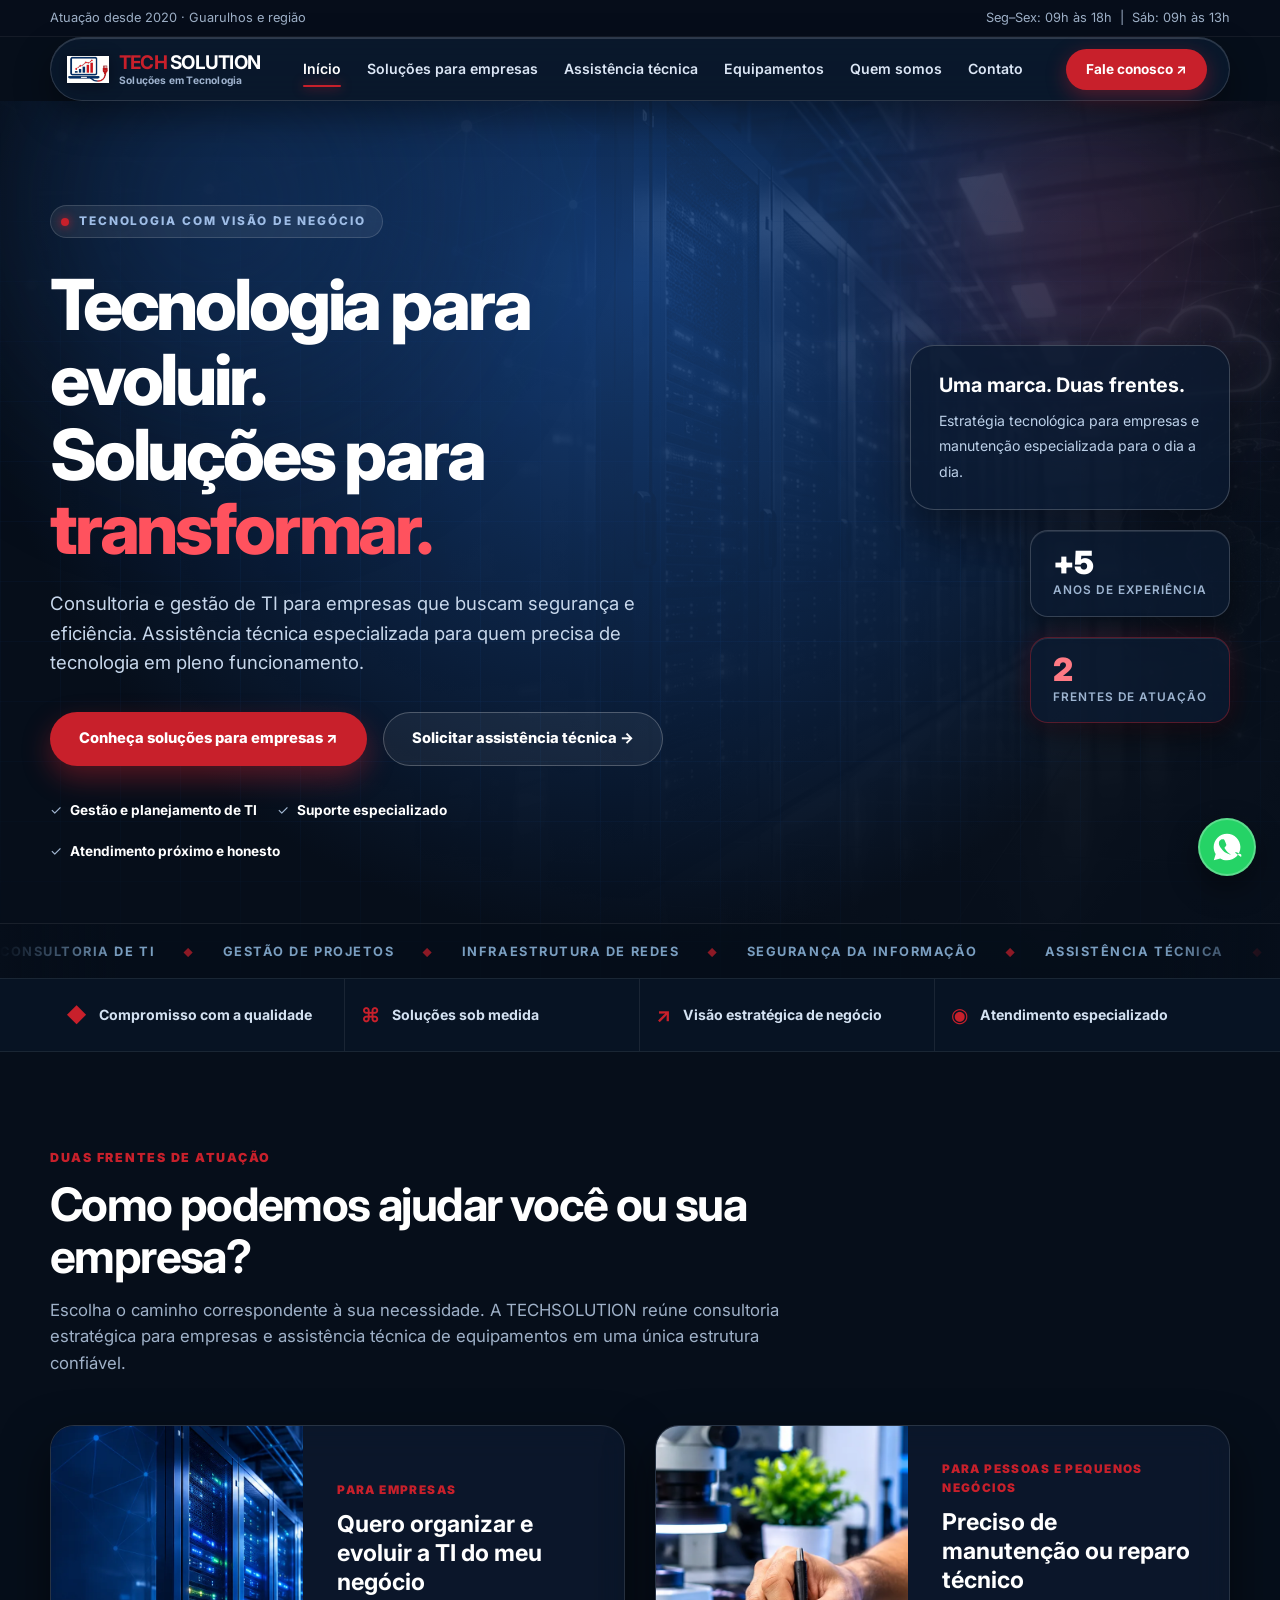
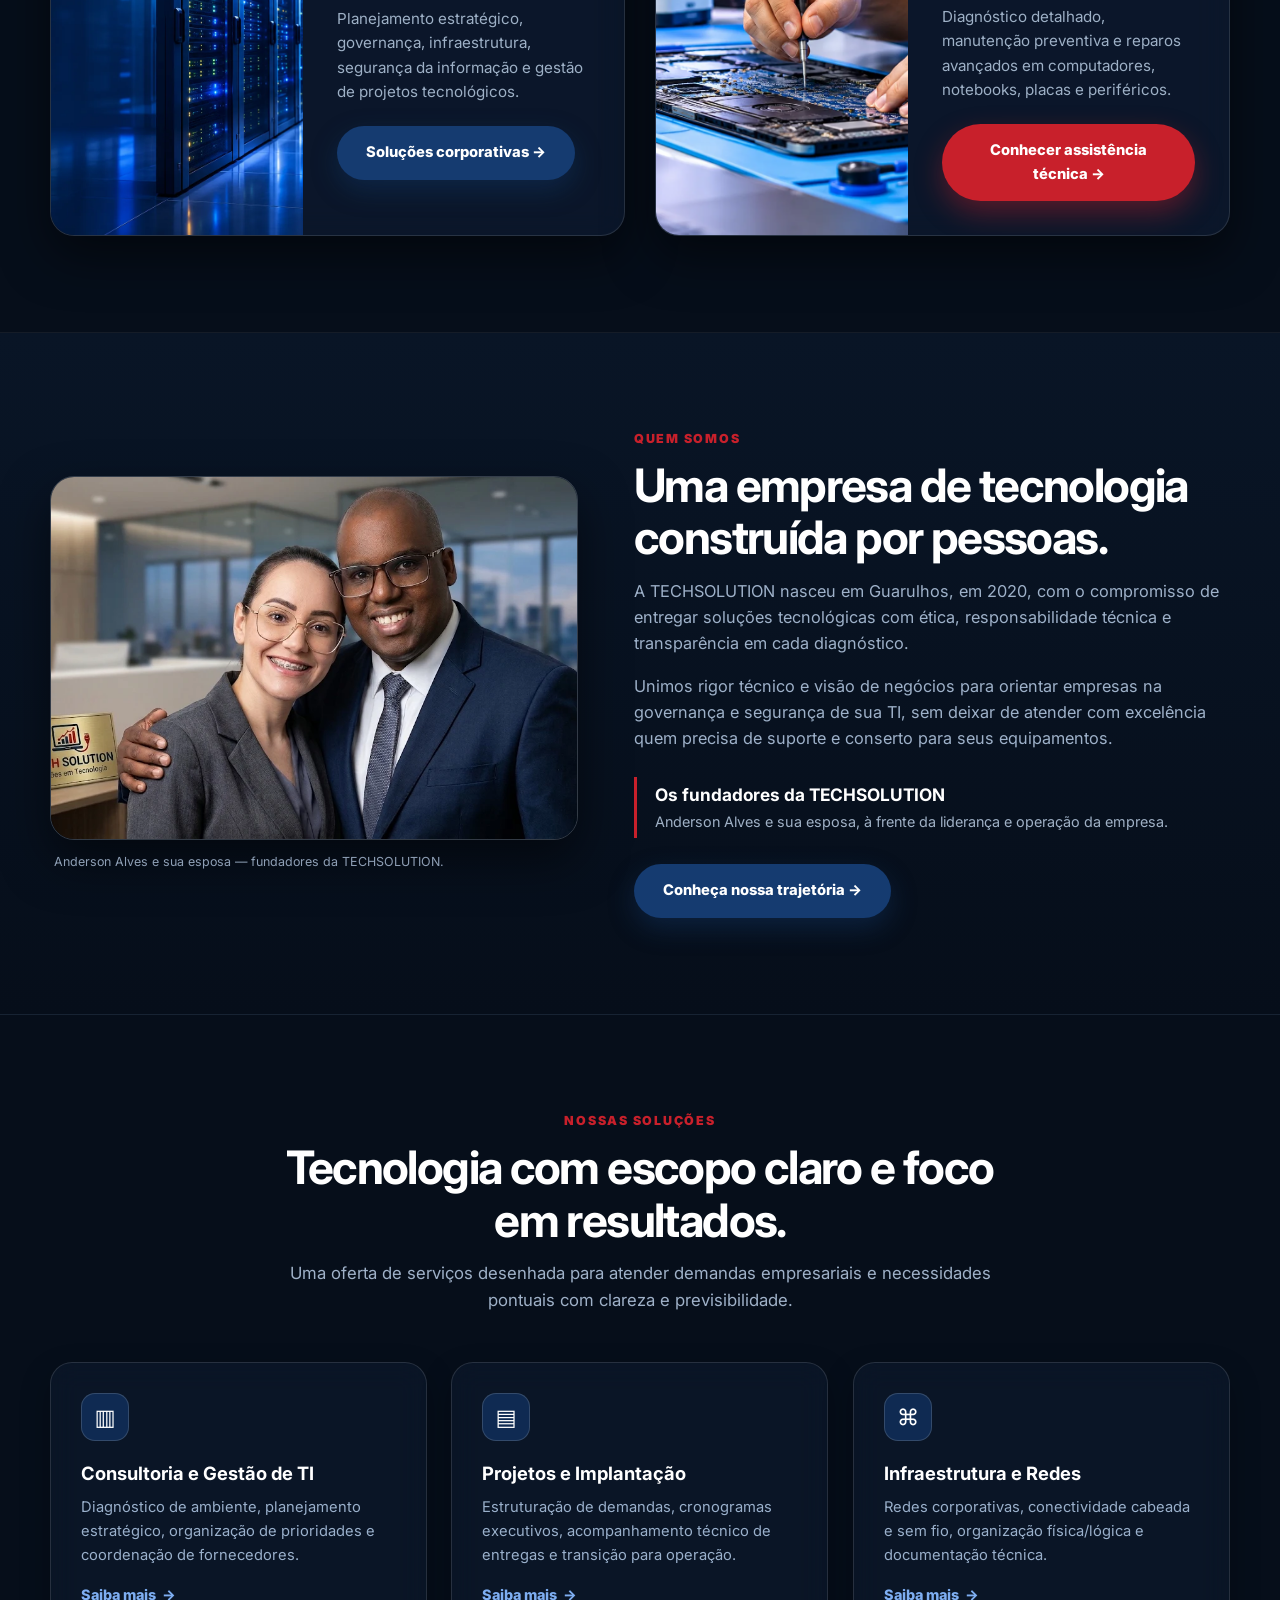
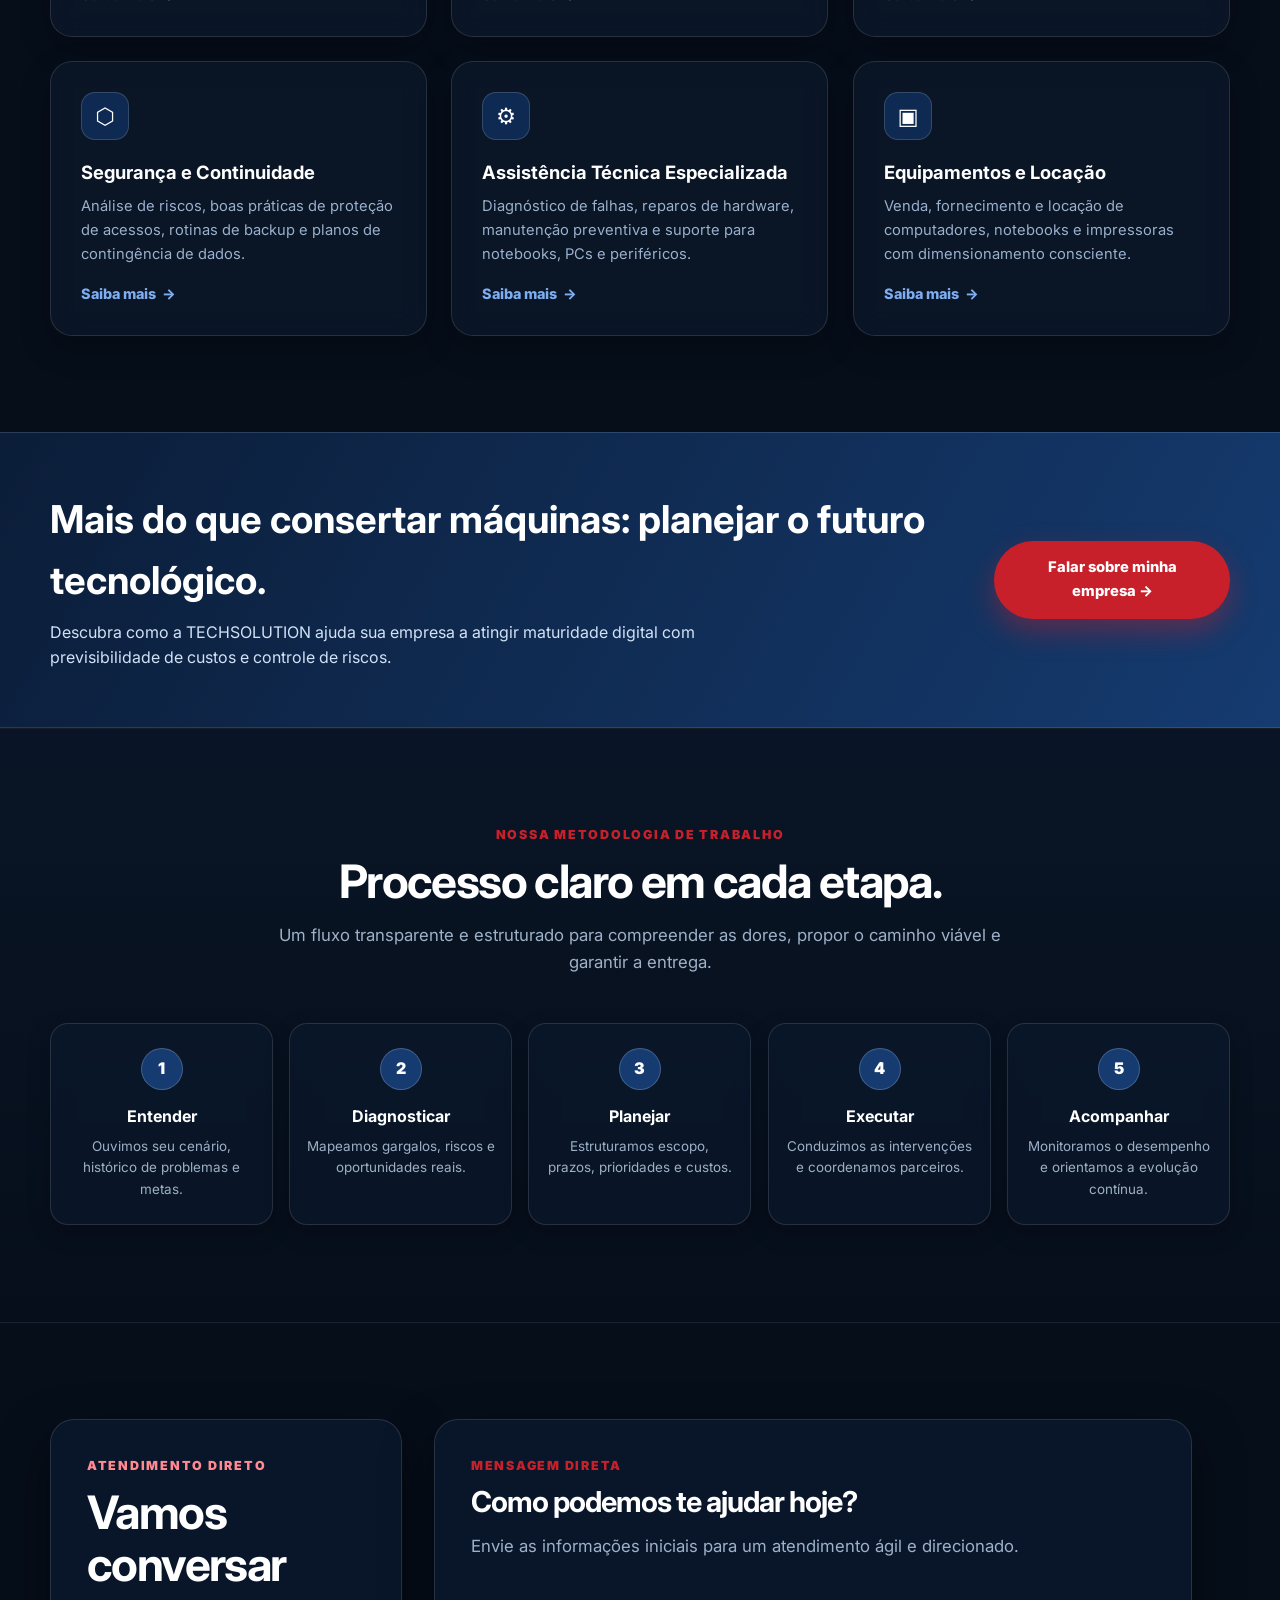
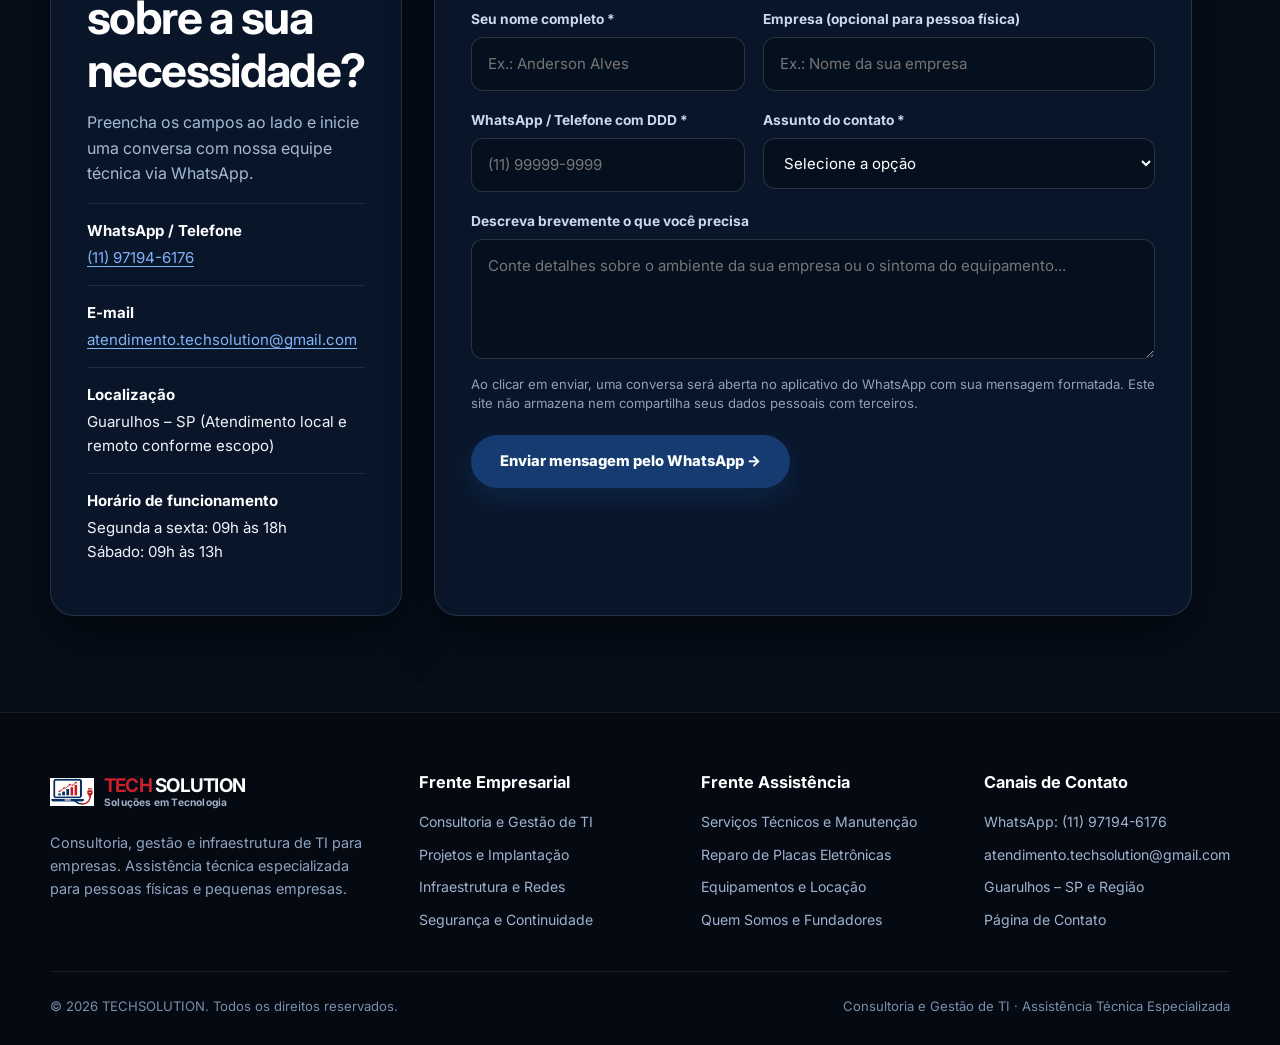
==== commit d510885c: "feat: aplica foto profissional dos fundadores e novas animacoes cineticas no hero" ====
--- a/techsolution_site_v1/index.html
+++ b/techsolution_site_v1/index.html
@@ -102,26 +102,68 @@
 <main id="conteudo-principal">
   <!-- HERO SECTION -->
   <section class="hero">
+    <!-- Grade cinética de fundo -->
+    <div class="hero-grid-bg" aria-hidden="true"></div>
+    <!-- Orbs de luz ambiente -->
+    <div class="hero-orb hero-orb-1" aria-hidden="true"></div>
+    <div class="hero-orb hero-orb-2" aria-hidden="true"></div>
+
     <div class="container hero-grid">
       <div class="hero-copy">
-        <span class="eyebrow">Tecnologia com visão de negócio</span>
-        <h1>Tecnologia para evoluir.<br>Soluções para <em>transformar.</em></h1>
-        <p>Consultoria e gestão de TI para empresas que buscam segurança e eficiência. Assistência técnica especializada para quem precisa de tecnologia em pleno funcionamento.</p>
-        <div class="actions">
+        <span class="eyebrow anim-hero-1">Tecnologia com visão de negócio</span>
+        <h1 class="anim-hero-2">Tecnologia para evoluir.<br>Soluções para <em>transformar.</em></h1>
+        <p class="anim-hero-3">Consultoria e gestão de TI para empresas que buscam segurança e eficiência. Assistência técnica especializada para quem precisa de tecnologia em pleno funcionamento.</p>
+        <div class="actions anim-hero-4">
           <a class="btn btn-red" href="empresas.html">Conheça soluções para empresas ↗</a>
           <a class="btn btn-outline-light" href="assistencia.html">Solicitar assistência técnica →</a>
         </div>
-        <div class="hero-note">
+        <div class="hero-note anim-hero-5">
           <span>✓ <b>Gestão e planejamento de TI</b></span>
           <span>✓ <b>Suporte especializado</b></span>
           <span>✓ <b>Atendimento próximo e honesto</b></span>
         </div>
       </div>
-      <div class="hero-visual">
+      <div class="hero-visual anim-hero-6">
         <div class="hero-chip">
           <strong>Uma marca. Duas frentes.</strong>
           <span>Estratégia tecnológica para empresas e manutenção especializada para o dia a dia.</span>
         </div>
+        <!-- Stats flutuantes -->
+        <div class="hero-stat-badge anim-badge-1" aria-hidden="true">
+          <span class="stat-num">+5</span>
+          <span class="stat-label">anos de experiência</span>
+        </div>
+        <div class="hero-stat-badge hero-stat-badge--red anim-badge-2" aria-hidden="true">
+          <span class="stat-num">2</span>
+          <span class="stat-label">frentes de atuação</span>
+        </div>
+      </div>
+    </div>
+
+    <!-- Faixa marquee de tecnologias -->
+    <div class="hero-marquee-wrap" aria-hidden="true">
+      <div class="hero-marquee">
+        <span>Consultoria de TI</span><span class="sep">◆</span>
+        <span>Gestão de Projetos</span><span class="sep">◆</span>
+        <span>Infraestrutura de Redes</span><span class="sep">◆</span>
+        <span>Segurança da Informação</span><span class="sep">◆</span>
+        <span>Assistência Técnica</span><span class="sep">◆</span>
+        <span>Manutenção Preventiva</span><span class="sep">◆</span>
+        <span>PC Gamer</span><span class="sep">◆</span>
+        <span>Notebooks</span><span class="sep">◆</span>
+        <span>Locação de Equipamentos</span><span class="sep">◆</span>
+        <span>Reparo de Placas</span><span class="sep">◆</span>
+        <!-- duplica para loop infinito -->
+        <span>Consultoria de TI</span><span class="sep">◆</span>
+        <span>Gestão de Projetos</span><span class="sep">◆</span>
+        <span>Infraestrutura de Redes</span><span class="sep">◆</span>
+        <span>Segurança da Informação</span><span class="sep">◆</span>
+        <span>Assistência Técnica</span><span class="sep">◆</span>
+        <span>Manutenção Preventiva</span><span class="sep">◆</span>
+        <span>PC Gamer</span><span class="sep">◆</span>
+        <span>Notebooks</span><span class="sep">◆</span>
+        <span>Locação de Equipamentos</span><span class="sep">◆</span>
+        <span>Reparo de Placas</span><span class="sep">◆</span>
       </div>
     </div>
   </section>
@@ -180,10 +222,10 @@
     <div class="container about-grid">
       <div class="founder-photo">
         <picture>
-          <source srcset="assets/fundadores-original.webp" type="image/webp">
-          <img src="assets/fundadores-original.png" alt="Fotografia original dos fundadores da TECHSOLUTION, Anderson Alves e sua esposa" loading="lazy" width="800" height="550">
+          <source srcset="assets/fundadores-profissional.webp" type="image/webp">
+          <img src="assets/fundadores-profissional.jpg" alt="Fotografia dos fundadores da TECHSOLUTION, Anderson Alves e sua esposa" loading="lazy" width="800" height="550">
         </picture>
-        <p class="photo-note">Fotografia real enviada pelos fundadores, preservada sem modificações em fisionomias ou identidades.</p>
+        <p class="photo-note">Anderson Alves e sua esposa — fundadores da TECHSOLUTION.</p>
       </div>
       <div class="about-content">
         <div class="kicker">Quem somos</div>
--- a/techsolution_site_v1/assets/site.css
+++ b/techsolution_site_v1/assets/site.css
@@ -1,18 +1,31 @@
 :root{
-  --navy:#102b52;
-  --navy-dark:#081b36;
-  --blue:#174b88;
-  --blue2:#2367ad;
-  --red:#c92332;
-  --red-hover:#b01d2a;
-  --ink:#172338;
-  --muted:#576579;
-  --soft:#f3f6fa;
-  --line:#dce4ee;
-  --white:#fff;
-  --focus-ring:rgba(35,103,173,.35);
-  --shadow:0 18px 48px rgba(16,43,82,.11);
-  --radius:20px;
+  /* Paleta Institucional TECHSOLUTION */
+  --navy: #0b1a30;
+  --navy-deep: #060e1a;
+  --blue: #153B70;
+  --blue-light: #23589e;
+  --blue-glow: rgba(21, 59, 112, 0.45);
+  --red: #C8202B;
+  --red-hover: #b01923;
+  --red-glow: rgba(200, 32, 43, 0.4);
+  --ink: #172338;
+  --grafite: #252A32;
+  --muted: #8e9bb0;
+  --soft: #0e1d33;
+  --white: #ffffff;
+
+  /* Efeitos de Superfície & Glassmorphism estilo Twistboxes */
+  --glass-bg: rgba(11, 26, 48, 0.72);
+  --glass-border: rgba(255, 255, 255, 0.12);
+  --glass-border-focus: rgba(200, 32, 43, 0.5);
+  --card-radius: 24px;
+  --pill-radius: 999px;
+  --shadow-dark: 0 20px 48px rgba(0, 0, 0, 0.5);
+  --shadow-glow: 0 10px 30px rgba(21, 59, 112, 0.25);
+
+  /* Curvas de transição refinadas (cubic-bezier estilo Webflow) */
+  --ease-spring: cubic-bezier(0.16, 1, 0.3, 1);
+  --ease-smooth: cubic-bezier(0.25, 0.1, 0.25, 1);
 }
 
 *{box-sizing:border-box}
@@ -24,29 +37,31 @@
 body{
   margin:0;
   font-family:Inter,Manrope,system-ui,-apple-system,"Segoe UI",sans-serif;
-  color:var(--ink);
-  background:#fff;
+  color:#f0f4f9;
+  background:var(--navy-deep);
   line-height:1.6;
   -webkit-font-smoothing:antialiased;
+  -moz-osx-font-smoothing:grayscale;
+  overflow-x:hidden;
 }
 
 /* Acessibilidade: Skip Link */
 .skip-link{
   position:absolute;
   top:-100px;
-  left:20px;
-  background:var(--navy);
-  color:#fff;
-  padding:12px 18px;
+  left:24px;
+  background:var(--red);
+  color:#fff;
+  padding:12px 20px;
   z-index:9999;
-  border-radius:0 0 8px 8px;
+  border-radius:0 0 12px 12px;
   font-weight:700;
   text-decoration:none;
   transition:top .2s ease;
 }
 .skip-link:focus{
   top:0;
-  outline:3px solid var(--red);
+  outline:3px solid #fff;
 }
 
 /* Indicador de Foco Acessível */
@@ -55,8 +70,8 @@
 input:focus-visible,
 select:focus-visible,
 textarea:focus-visible{
-  outline:3px solid var(--blue2);
-  outline-offset:2px;
+  outline:3px solid var(--red);
+  outline-offset:3px;
 }
 
 a{color:inherit;text-decoration:none}
@@ -64,15 +79,17 @@
 button,input,textarea,select{font:inherit}
 
 .container{
-  width:min(1160px,calc(100% - 44px));
+  width:min(1180px,calc(100% - 44px));
   margin:auto;
 }
 
+/* Topline sutil */
 .topline{
-  background:var(--navy);
-  color:#e1edfc;
-  font-size:.82rem;
+  background:rgba(6, 14, 26, 0.9);
+  color:#9eb0c7;
+  font-size:.8rem;
   padding:8px 0;
+  border-bottom:1px solid rgba(255,255,255,0.06);
 }
 .topline .container{
   display:flex;
@@ -81,32 +98,55 @@
   flex-wrap:wrap;
 }
 
+/* NAVBAR FLUTUANTE EM PÍLULA (ESTILO TWISTBOXES COM ANIMAÇÃO DE SCROLL) */
 .site-header{
   position:sticky;
-  top:0;
-  z-index:50;
-  background:rgba(255,255,255,.98);
-  backdrop-filter:blur(14px);
-  border-bottom:1px solid rgba(16,43,82,.1);
+  top:16px;
+  z-index:100;
+  padding:0 16px;
+  pointer-events:none;
+  transition:transform 0.3s var(--ease-spring);
 }
 .nav-wrap{
-  min-height:86px;
+  pointer-events:auto;
+  width:min(1180px,100%);
+  margin:0 auto;
+  min-height:64px;
   display:flex;
   align-items:center;
   justify-content:space-between;
-  gap:22px;
+  gap:20px;
+  background:rgba(11, 26, 48, 0.85);
+  backdrop-filter:blur(22px);
+  -webkit-backdrop-filter:blur(22px);
+  border:1px solid rgba(255, 255, 255, 0.14);
+  border-radius:var(--pill-radius);
+  padding:6px 22px 6px 16px;
+  box-shadow:0 16px 36px rgba(0, 0, 0, 0.4), inset 0 1px 0 rgba(255, 255, 255, 0.15);
+  transition:all 0.35s var(--ease-spring);
+}
+.nav-wrap.scrolled{
+  background:rgba(8, 19, 36, 0.94);
+  border-color:rgba(255, 255, 255, 0.22);
+  min-height:56px;
+  box-shadow:0 20px 45px rgba(0, 0, 0, 0.55), 0 0 30px rgba(21, 59, 112, 0.3);
 }
 
 .site-header .brand{
   display:flex;
   align-items:center;
   gap:10px;
-  min-width:205px;
+  text-decoration:none;
+  transition:transform 0.25s var(--ease-spring);
+}
+.site-header .brand:hover{
+  transform:scale(1.02);
 }
 .site-header .brand img{
-  width:52px;
-  height:54px;
+  width:42px;
+  height:44px;
   object-fit:contain;
+  filter:drop-shadow(0 2px 8px rgba(0,0,0,0.4));
 }
 .brand-copy{
   display:flex;
@@ -114,9 +154,9 @@
   line-height:1.05;
 }
 .brand-copy b{
-  font-size:1.28rem;
-  letter-spacing:-.045em;
-  color:var(--navy);
+  font-size:1.18rem;
+  letter-spacing:-.04em;
+  color:#fff;
   white-space:nowrap;
 }
 .brand-copy b i{
@@ -124,190 +164,442 @@
   color:var(--red);
 }
 .brand-copy small{
-  font-size:.68rem;
-  color:#53647b;
+  font-size:.64rem;
+  color:#9fb3ce;
   font-weight:700;
   letter-spacing:.02em;
-  margin-top:3px;
+  margin-top:2px;
 }
 
 .nav{
   display:flex;
   align-items:center;
-  gap:22px;
-  font-size:.9rem;
-  font-weight:700;
-  color:#24364f;
+  gap:26px;
+  font-size:.88rem;
+  font-weight:600;
+  color:#dbe6f5;
 }
 .nav a{
-  transition:color .2s ease;
-  padding:4px 0;
+  transition:all .25s var(--ease-smooth);
+  padding:6px 0;
   position:relative;
 }
-.nav a:hover,
+.nav a:hover{
+  color:#fff;
+  transform:translateY(-1px);
+}
 .nav a.active{
-  color:var(--red);
+  color:#fff;
 }
 .nav a.active::after{
   content:"";
   position:absolute;
-  bottom:-4px;
+  bottom:0;
   left:0;
   width:100%;
   height:2px;
   background:var(--red);
   border-radius:2px;
+  box-shadow:0 0 12px var(--red);
 }
 
 .nav-cta{
-  display:flex;
-  align-items:center;
-  gap:9px;
-  background:var(--blue);
-  color:#fff;
-  padding:12px 20px;
-  border-radius:999px;
-  font-weight:800;
-  font-size:.9rem;
+  display:inline-flex;
+  align-items:center;
+  gap:8px;
+  background:var(--red);
+  color:#fff;
+  padding:10px 20px;
+  border-radius:var(--pill-radius);
+  font-weight:700;
+  font-size:.85rem;
   white-space:nowrap;
-  box-shadow:0 8px 18px rgba(23,75,136,.18);
-  transition:background .2s, transform .2s;
+  box-shadow:0 6px 20px rgba(200, 32, 43, 0.4);
+  transition:all .3s var(--ease-spring);
 }
 .nav-cta:hover{
-  background:var(--navy);
-  transform:translateY(-1px);
+  background:var(--red-hover);
+  transform:translateY(-2px) scale(1.03);
+  box-shadow:0 10px 28px rgba(200, 32, 43, 0.6);
 }
 
 .menu-toggle{
   display:none;
-  border:1px solid var(--line);
-  background:#fff;
-  border-radius:10px;
-  padding:10px 14px;
-  color:var(--navy);
-  font-weight:800;
+  border:1px solid var(--glass-border);
+  background:rgba(255,255,255,0.06);
+  border-radius:var(--pill-radius);
+  padding:8px 14px;
+  color:#fff;
+  font-weight:700;
+  font-size:.85rem;
   cursor:pointer;
 }
 
-/* HERO SECTION */
+/* ======================================================
+   HERO SECTION — ANIMAÇÕES CINÉTICAS DE ENTRADA + FUNDO
+   ====================================================== */
 .hero{
   position:relative;
   overflow:hidden;
-  background:var(--navy);
-  color:#fff;
+  background:radial-gradient(circle at 50% 20%, #1a427b 0%, var(--navy-deep) 70%);
+  color:#fff;
+  padding-top:40px;
   isolation:isolate;
 }
-.hero:before{
+
+/* Grade de linhas cinéticas no fundo (CSS puro) */
+.hero-grid-bg{
+  position:absolute;
+  inset:0;
+  background-image:
+    linear-gradient(rgba(21,59,112,0.18) 1px, transparent 1px),
+    linear-gradient(90deg, rgba(21,59,112,0.18) 1px, transparent 1px);
+  background-size:60px 60px;
+  mask-image:radial-gradient(ellipse 80% 60% at 50% 50%, black 30%, transparent 100%);
+  -webkit-mask-image:radial-gradient(ellipse 80% 60% at 50% 50%, black 30%, transparent 100%);
+  z-index:-1;
+  animation:gridDrift 20s linear infinite;
+}
+@keyframes gridDrift{
+  0%{ background-position: 0 0, 0 0; }
+  100%{ background-position: 60px 60px, 60px 60px; }
+}
+
+/* Orbs de luz ambiente */
+.hero-orb{
+  position:absolute;
+  border-radius:50%;
+  filter:blur(70px);
+  z-index:-1;
+  pointer-events:none;
+}
+.hero-orb-1{
+  width:600px;
+  height:600px;
+  top:-200px;
+  left:-80px;
+  background:radial-gradient(circle, rgba(21, 59, 112, 0.5) 0%, transparent 70%);
+  animation:orbFloat1 12s ease-in-out infinite alternate;
+}
+.hero-orb-2{
+  width:500px;
+  height:500px;
+  top:-100px;
+  right:-60px;
+  background:radial-gradient(circle, rgba(200, 32, 43, 0.22) 0%, transparent 70%);
+  animation:orbFloat2 10s ease-in-out infinite alternate;
+}
+@keyframes orbFloat1{
+  0%{ transform:translate(0,0) scale(1); }
+  100%{ transform:translate(40px, 60px) scale(1.12); }
+}
+@keyframes orbFloat2{
+  0%{ transform:translate(0,0) scale(0.9); }
+  100%{ transform:translate(-50px, 40px) scale(1.1); }
+}
+
+/* Overlay com datacenter texturizado */
+.hero::before{
   content:"";
   position:absolute;
   inset:0;
-  background:linear-gradient(90deg,rgba(6,24,49,.97) 0%,rgba(8,35,72,.91) 45%,rgba(7,31,65,.35) 100%),url('hero-datacenter.webp') center/cover no-repeat;
+  background:
+    radial-gradient(circle at 80% 30%, rgba(200,32,43,0.14) 0%, transparent 60%),
+    linear-gradient(180deg, rgba(6,14,26,0.3) 0%, var(--navy-deep) 100%),
+    url('hero-datacenter.webp') center/cover no-repeat;
+  opacity:0.22;
+  mix-blend-mode:luminosity;
   z-index:-1;
 }
+
 .hero-grid{
-  min-height:520px;
-  display:grid;
-  grid-template-columns:1.06fr .94fr;
-  align-items:center;
-  gap:36px;
-  padding:72px 0;
-}
+  min-height:580px;
+  display:grid;
+  grid-template-columns:1.1fr .9fr;
+  align-items:center;
+  gap:40px;
+  padding:64px 0 60px;
+}
+
+/* =============================================
+   ANIMAÇÕES DE ENTRADA NO CARREGAMENTO (CSS PURO)
+   Sem dependência de JS — disparam ao carregar
+   ============================================= */
+@keyframes heroFadeUp{
+  from{ opacity:0; transform:translate3d(0, 32px, 0); }
+  to{ opacity:1; transform:translate3d(0, 0, 0); }
+}
+@keyframes heroFadeIn{
+  from{ opacity:0; }
+  to{ opacity:1; }
+}
+@keyframes heroSlideRight{
+  from{ opacity:0; transform:translate3d(-24px, 0, 0); }
+  to{ opacity:1; transform:translate3d(0, 0, 0); }
+}
+@keyframes heroSlideLeft{
+  from{ opacity:0; transform:translate3d(24px, 0, 0); }
+  to{ opacity:1; transform:translate3d(0, 0, 0); }
+}
+@keyframes statBounceIn{
+  0%{ opacity:0; transform:translate3d(0, 20px, 0) scale(0.85); }
+  70%{ transform:translate3d(0, -4px, 0) scale(1.04); }
+  100%{ opacity:1; transform:translate3d(0, 0, 0) scale(1); }
+}
+
+.anim-hero-1{
+  animation:heroSlideRight 0.7s var(--ease-spring) 0.1s both;
+}
+.anim-hero-2{
+  animation:heroFadeUp 0.8s var(--ease-spring) 0.25s both;
+}
+.anim-hero-3{
+  animation:heroFadeUp 0.8s var(--ease-spring) 0.4s both;
+}
+.anim-hero-4{
+  animation:heroFadeUp 0.7s var(--ease-spring) 0.55s both;
+}
+.anim-hero-5{
+  animation:heroFadeIn 0.8s ease 0.75s both;
+}
+.anim-hero-6{
+  animation:heroSlideLeft 0.9s var(--ease-spring) 0.3s both;
+}
+.anim-badge-1{
+  animation:statBounceIn 0.75s var(--ease-spring) 0.9s both;
+}
+.anim-badge-2{
+  animation:statBounceIn 0.75s var(--ease-spring) 1.1s both;
+}
+
+/* EYEBROW PÍLULA FLUTUANTE */
 .eyebrow{
   display:inline-flex;
-  gap:9px;
-  align-items:center;
-  color:#b9d9ff;
+  gap:10px;
+  align-items:center;
+  color:#9fbde6;
   text-transform:uppercase;
-  letter-spacing:.14em;
+  letter-spacing:.16em;
   font-weight:800;
-  font-size:.76rem;
-}
-.eyebrow:before{
+  font-size:.74rem;
+  background:rgba(255,255,255,0.07);
+  border:1px solid rgba(255,255,255,0.14);
+  padding:6px 16px 6px 10px;
+  border-radius:var(--pill-radius);
+  margin-bottom:12px;
+  /* floatSoft é adicionado APÓS a animação de entrada */
+  animation:heroSlideRight 0.7s var(--ease-spring) 0.1s both,
+            floatSoft 4s 0.8s infinite alternate ease-in-out;
+}
+.eyebrow::before{
   content:"";
-  width:27px;
-  height:2px;
+  width:8px;
+  height:8px;
+  border-radius:50%;
   background:var(--red);
-}
+  box-shadow:0 0 10px var(--red);
+  flex-shrink:0;
+  animation:pulseDot 2s ease-in-out infinite;
+}
+@keyframes pulseDot{
+  0%,100%{ box-shadow:0 0 8px var(--red); transform:scale(1); }
+  50%{ box-shadow:0 0 18px var(--red), 0 0 30px rgba(200,32,43,0.3); transform:scale(1.3); }
+}
+
+@keyframes floatSoft{
+  0%{ transform:translateY(0); }
+  100%{ transform:translateY(-4px); }
+}
+
+/* BADGES ESTATÍSTICOS FLUTUANTES */
+.hero-visual{
+  min-height:360px;
+  display:flex;
+  flex-direction:column;
+  align-items:flex-end;
+  justify-content:center;
+  gap:20px;
+  position:relative;
+}
+.hero-stat-badge{
+  background:rgba(11,26,48,0.82);
+  border:1px solid rgba(255,255,255,0.18);
+  backdrop-filter:blur(16px);
+  -webkit-backdrop-filter:blur(16px);
+  border-radius:18px;
+  padding:16px 22px;
+  min-width:160px;
+  box-shadow:0 12px 32px rgba(0,0,0,.45), inset 0 1px 0 rgba(255,255,255,0.1);
+  display:flex;
+  flex-direction:column;
+  gap:2px;
+  animation:floatBadge1 6s ease-in-out 1s infinite alternate;
+}
+.hero-stat-badge--red{
+  border-color:rgba(200,32,43,0.4);
+  box-shadow:0 12px 32px rgba(0,0,0,.45), 0 0 24px rgba(200,32,43,0.2), inset 0 1px 0 rgba(255,255,255,0.1);
+  animation-name:floatBadge2;
+  animation-delay:1.3s;
+}
+@keyframes floatBadge1{
+  0%{ transform:translateY(0); }
+  100%{ transform:translateY(-8px); }
+}
+@keyframes floatBadge2{
+  0%{ transform:translateY(-4px); }
+  100%{ transform:translateY(8px); }
+}
+.stat-num{
+  font-size:2rem;
+  font-weight:900;
+  color:#fff;
+  line-height:1;
+  letter-spacing:-.04em;
+}
+.hero-stat-badge--red .stat-num{
+  color:#ff7a84;
+}
+.stat-label{
+  font-size:.74rem;
+  color:#9eb5d1;
+  font-weight:600;
+  text-transform:uppercase;
+  letter-spacing:.08em;
+}
+
+/* MARQUEE DE TECNOLOGIAS */
+.hero-marquee-wrap{
+  border-top:1px solid rgba(255,255,255,0.08);
+  overflow:hidden;
+  position:relative;
+  padding:14px 0;
+  background:rgba(6,14,26,0.6);
+}
+.hero-marquee-wrap::before,
+.hero-marquee-wrap::after{
+  content:"";
+  position:absolute;
+  top:0;
+  bottom:0;
+  width:120px;
+  z-index:2;
+  pointer-events:none;
+}
+.hero-marquee-wrap::before{
+  left:0;
+  background:linear-gradient(to right, #060e1a, transparent);
+}
+.hero-marquee-wrap::after{
+  right:0;
+  background:linear-gradient(to left, #060e1a, transparent);
+}
+.hero-marquee{
+  display:inline-flex;
+  gap:28px;
+  align-items:center;
+  white-space:nowrap;
+  animation:marqueeScroll 30s linear infinite;
+  font-size:.8rem;
+  font-weight:700;
+  color:#7a9ec0;
+  text-transform:uppercase;
+  letter-spacing:.12em;
+}
+.hero-marquee span:not(.sep){
+  transition:color 0.3s;
+}
+.hero-marquee:hover{
+  animation-play-state:paused;
+}
+.hero-marquee .sep{
+  color:var(--red);
+  font-size:.6rem;
+  opacity:0.7;
+}
+@keyframes marqueeScroll{
+  0%{ transform:translateX(0); }
+  100%{ transform:translateX(-50%); }
+}
+
 h1,h2,h3,p{margin-top:0}
 h1{
-  font-size:clamp(2.35rem,5vw,4.1rem);
-  line-height:1.08;
-  letter-spacing:-.04em;
+  font-size:clamp(2.5rem,5.5vw,4.4rem);
+  line-height:1.06;
+  letter-spacing:-.045em;
   margin:18px 0 22px;
-  max-width:760px;
+  font-weight:800;
 }
 h1 em{
   font-style:normal;
-  color:#ff4c58;
-}
+  color:#ff525e;
+}
+
 .hero-copy>p{
   font-size:1.16rem;
-  color:#dbe8f8;
-  max-width:610px;
-  margin-bottom:28px;
-}
-
+  color:#c7d7eb;
+  max-width:620px;
+  margin-bottom:34px;
+  line-height:1.6;
+}
+
+/* BOTÕES TWISTBOXES */
 .actions{
   display:flex;
   flex-wrap:wrap;
-  gap:14px;
+  gap:16px;
+  align-items:center;
 }
 .btn{
   display:inline-flex;
   align-items:center;
   justify-content:center;
   gap:10px;
-  padding:14px 22px;
-  border-radius:999px;
+  padding:14px 28px;
+  border-radius:var(--pill-radius);
   font-weight:800;
   font-size:.92rem;
   border:1px solid transparent;
-  transition:transform .2s, background .2s, box-shadow .2s;
+  transition:all .3s var(--ease-spring);
   cursor:pointer;
   text-align:center;
 }
 .btn:hover{
-  transform:translateY(-2px);
+  transform:translateY(-3px);
 }
 .btn-red{
   background:var(--red);
   color:#fff;
-  box-shadow:0 10px 22px rgba(201,35,50,.24);
+  box-shadow:0 12px 28px rgba(200,32,43,.4);
 }
 .btn-red:hover{
   background:var(--red-hover);
+  box-shadow:0 16px 36px rgba(200,32,43,.6);
 }
 .btn-outline-light{
-  border-color:rgba(255,255,255,.6);
-  color:#fff;
-  background:rgba(255,255,255,.08);
+  border-color:rgba(255,255,255,.24);
+  color:#fff;
+  background:rgba(255,255,255,.06);
+  backdrop-filter:blur(10px);
 }
 .btn-outline-light:hover{
-  background:rgba(255,255,255,.18);
+  background:rgba(255,255,255,.16);
+  border-color:rgba(255,255,255,.4);
 }
 .btn-blue{
   background:var(--blue);
   color:#fff;
-  box-shadow:0 8px 20px rgba(23,75,136,.18);
+  box-shadow:0 10px 26px rgba(21,59,112,.4);
 }
 .btn-blue:hover{
-  background:var(--navy);
-}
-.btn-outline{
-  border-color:#cbd7e5;
-  color:var(--blue);
-  background:#fff;
-}
-.btn-outline:hover{
-  border-color:var(--blue);
+  background:#1a488a;
 }
 
 .hero-note{
-  margin-top:28px;
-  display:flex;
-  gap:18px;
+  margin-top:34px;
+  display:flex;
+  gap:20px;
   flex-wrap:wrap;
-  color:#d2e1f4;
+  color:#a5bad5;
   font-size:.85rem;
 }
 .hero-note span{
@@ -318,6 +610,8 @@
 .hero-note b{
   color:#fff;
 }
+
+/* CHIP FLUTUANTE EM VIDRO (3D TILT CAPABLE) */
 .hero-visual{
   min-height:300px;
   display:flex;
@@ -325,28 +619,34 @@
   justify-content:flex-end;
 }
 .hero-chip{
-  background:rgba(8,25,50,.78);
-  border:1px solid rgba(255,255,255,.24);
-  backdrop-filter:blur(12px);
-  border-radius:18px;
-  padding:18px 22px;
-  max-width:280px;
-  box-shadow:0 20px 45px rgba(0,0,0,.25);
+  background:rgba(11, 26, 48, 0.8);
+  border:1px solid rgba(255,255,255,.2);
+  backdrop-filter:blur(20px);
+  -webkit-backdrop-filter:blur(20px);
+  border-radius:var(--card-radius);
+  padding:24px 28px;
+  max-width:320px;
+  box-shadow:var(--shadow-dark);
+  transition:transform 0.15s ease-out, box-shadow 0.3s ease;
+  will-change:transform;
 }
 .hero-chip strong{
   display:block;
-  font-size:1.3rem;
-  margin-bottom:4px;
+  font-size:1.24rem;
+  margin-bottom:6px;
+  color:#fff;
 }
 .hero-chip span{
   font-size:.88rem;
-  color:#d6e6f8;
-  line-height:1.4;
-}
-
-/* TRUST STRIP */
+  color:#bcd0e8;
+  line-height:1.45;
+}
+
+/* FAIXA DE CONFIANÇA */
 .trust-strip{
-  background:var(--navy-dark);
+  background:rgba(8, 19, 36, 0.95);
+  border-top:1px solid rgba(255,255,255,0.08);
+  border-bottom:1px solid rgba(255,255,255,0.08);
   color:#fff;
 }
 .trust-grid{
@@ -354,32 +654,44 @@
   grid-template-columns:repeat(4,1fr);
 }
 .trust-item{
-  padding:18px 16px;
+  padding:20px 16px;
   display:flex;
   gap:12px;
   align-items:center;
-  border-right:1px solid rgba(255,255,255,.15);
-  font-size:.9rem;
+  border-right:1px solid rgba(255,255,255,.08);
+  font-size:.88rem;
   font-weight:700;
+  color:#d4e2f2;
+  transition:background 0.25s;
+}
+.trust-item:hover{
+  background:rgba(255,255,255,0.03);
 }
 .trust-item:last-child{
   border:0;
 }
 .trust-icon{
   font-size:1.25rem;
-  color:#ff6670;
-}
-
-/* SECTIONS */
+  color:var(--red);
+  transition:transform 0.3s var(--ease-spring);
+}
+.trust-item:hover .trust-icon{
+  transform:scale(1.2) rotate(6deg);
+}
+
+/* SEÇÕES */
 .section{
-  padding:86px 0;
+  padding:96px 0;
+  position:relative;
 }
 .section-soft{
-  background:var(--soft);
+  background:linear-gradient(180deg, #091526 0%, #060e1a 100%);
+  border-top:1px solid rgba(255,255,255,0.06);
+  border-bottom:1px solid rgba(255,255,255,0.06);
 }
 .section-head{
-  max-width:720px;
-  margin-bottom:36px;
+  max-width:740px;
+  margin-bottom:48px;
 }
 .section-head.center{
   text-align:center;
@@ -390,49 +702,61 @@
   color:var(--red);
   font-size:.78rem;
   font-weight:900;
-  letter-spacing:.13em;
+  letter-spacing:.14em;
   text-transform:uppercase;
   margin-bottom:10px;
 }
 .section h2{
-  font-size:clamp(1.9rem,3.4vw,2.9rem);
-  line-height:1.15;
+  font-size:clamp(2rem,3.6vw,3rem);
+  line-height:1.14;
   letter-spacing:-.035em;
-  color:var(--navy);
+  color:#fff;
   margin-bottom:14px;
 }
 .section-head p{
-  color:var(--muted);
+  color:#9fb1c8;
   font-size:1.05rem;
   margin-bottom:0;
 }
 
-/* AUDIENCE CARDS */
+/* CARDS DE PÚBLICO (GLASSMORPHISM + MICROINTERAÇÕES) */
 .audience-grid{
   display:grid;
   grid-template-columns:1fr 1fr;
-  gap:24px;
+  gap:30px;
 }
 .audience-card{
   display:grid;
-  grid-template-columns:42% 58%;
-  background:#fff;
-  border:1px solid var(--line);
-  border-radius:var(--radius);
+  grid-template-columns:44% 56%;
+  background:rgba(14, 29, 51, 0.65);
+  border:1px solid var(--glass-border);
+  backdrop-filter:blur(16px);
+  -webkit-backdrop-filter:blur(16px);
+  border-radius:var(--card-radius);
   overflow:hidden;
-  box-shadow:var(--shadow);
-  min-height:280px;
+  box-shadow:var(--shadow-dark);
+  min-height:290px;
+  transition:transform 0.2s ease-out, border-color 0.3s ease, box-shadow 0.3s ease;
+  will-change:transform;
+}
+.audience-card:hover{
+  border-color:rgba(255,255,255,0.26);
+  box-shadow:0 26px 56px rgba(0, 0, 0, 0.65), 0 0 35px rgba(21, 59, 112, 0.35);
 }
 .audience-card picture,
 .audience-card img{
   height:100%;
   width:100%;
+  transition:transform 0.6s var(--ease-spring);
+}
+.audience-card:hover img{
+  transform:scale(1.05);
 }
 .audience-card img{
   object-fit:cover;
 }
 .audience-content{
-  padding:30px;
+  padding:34px;
   display:flex;
   flex-direction:column;
   align-items:flex-start;
@@ -447,21 +771,21 @@
 }
 .audience-content h3{
   font-size:1.45rem;
-  color:var(--navy);
-  margin:8px 0;
+  color:#fff;
+  margin:10px 0;
   line-height:1.25;
 }
 .audience-content p{
-  color:var(--muted);
+  color:#9eb0c6;
   font-size:.95rem;
-  margin-bottom:20px;
-}
-
-/* ABOUT FOUNDERS */
+  margin-bottom:22px;
+}
+
+/* SOBRE OS FUNDADORES */
 .about-grid{
   display:grid;
   grid-template-columns:.94fr 1.06fr;
-  gap:52px;
+  gap:56px;
   align-items:center;
 }
 .founder-photo{
@@ -472,93 +796,125 @@
   aspect-ratio:1.45/1;
   object-fit:cover;
   object-position:center 38%;
-  border-radius:24px;
-  box-shadow:var(--shadow);
-  border:6px solid #fff;
+  border-radius:var(--card-radius);
+  box-shadow:var(--shadow-dark);
+  border:1px solid rgba(255,255,255,0.18);
+  transition:transform 0.4s var(--ease-spring);
+}
+.founder-photo:hover img{
+  transform:scale(1.02);
 }
 .photo-note{
   font-size:.78rem;
-  color:var(--muted);
-  margin:10px 4px 0;
+  color:#8e9fb5;
+  margin:12px 4px 0;
 }
 .about-content p{
-  color:var(--muted);
+  color:#9eb1c9;
   font-size:1.02rem;
 }
 .founder-signature{
   border-left:3px solid var(--red);
-  padding:4px 0 4px 16px;
-  margin:24px 0;
+  padding:4px 0 4px 18px;
+  margin:26px 0;
 }
 .founder-signature strong{
   display:block;
-  color:var(--navy);
-  font-size:1.05rem;
+  color:#fff;
+  font-size:1.08rem;
 }
 .founder-signature span{
-  color:var(--muted);
+  color:#9fb0c5;
   font-size:.9rem;
 }
 
-/* SERVICES GRID */
+/* GRID DE SERVIÇOS */
 .service-grid{
   display:grid;
   grid-template-columns:repeat(3,1fr);
-  gap:20px;
+  gap:24px;
 }
 .service-card{
-  background:#fff;
-  border:1px solid var(--line);
-  border-radius:18px;
-  padding:26px;
-  box-shadow:0 10px 28px rgba(16,43,82,.05);
-  transition:transform .2s, box-shadow .2s;
+  background:rgba(14, 29, 51, 0.5);
+  border:1px solid var(--glass-border);
+  backdrop-filter:blur(14px);
+  -webkit-backdrop-filter:blur(14px);
+  border-radius:22px;
+  padding:30px;
+  box-shadow:0 12px 30px rgba(0,0,0,.25);
+  transition:transform 0.2s ease-out, border-color 0.3s ease, box-shadow 0.3s ease;
   display:flex;
   flex-direction:column;
+  position:relative;
+  overflow:hidden;
+  will-change:transform;
+}
+.service-card::before{
+  content:"";
+  position:absolute;
+  inset:0;
+  background:radial-gradient(circle at 100% 0%, rgba(200, 32, 43, 0.1) 0%, transparent 50%);
+  opacity:0;
+  transition:opacity 0.4s ease;
+  pointer-events:none;
+}
+.service-card:hover::before{
+  opacity:1;
 }
 .service-card:hover{
-  transform:translateY(-4px);
-  box-shadow:var(--shadow);
+  border-color:rgba(255,255,255,0.28);
+  box-shadow:0 22px 46px rgba(0,0,0,.5), 0 0 25px rgba(21, 59, 112, 0.3);
 }
 .service-icon{
   width:48px;
   height:48px;
   border-radius:14px;
-  background:#eaf2fc;
-  color:var(--blue);
+  background:rgba(21, 59, 112, 0.6);
+  border:1px solid rgba(255,255,255,0.15);
+  color:#fff;
   display:grid;
   place-items:center;
   font-size:1.4rem;
   margin-bottom:18px;
+  transition:transform 0.3s var(--ease-spring), background 0.3s ease;
+}
+.service-card:hover .service-icon{
+  transform:scale(1.1) rotate(-4deg);
+  background:var(--red);
+  box-shadow:0 0 16px var(--red);
 }
 .service-card h3{
-  color:var(--navy);
-  font-size:1.12rem;
+  color:#fff;
+  font-size:1.15rem;
   margin-bottom:8px;
 }
 .service-card p{
-  color:var(--muted);
+  color:#9ab0cb;
   font-size:.92rem;
-  margin-bottom:14px;
+  margin-bottom:16px;
   flex-grow:1;
 }
 .text-link{
-  font-weight:900;
-  color:var(--blue);
+  font-weight:800;
+  color:#7eaef2;
   font-size:.9rem;
   display:inline-flex;
   align-items:center;
-  gap:4px;
+  gap:6px;
+  transition:all .2s;
 }
 .text-link:hover{
-  color:var(--red);
-}
-
-/* SPLIT BAND */
+  color:#ff636e;
+  transform:translateX(4px);
+}
+
+/* BANNER DE TRANSIÇÃO (SPLIT BAND) */
 .split-band{
-  background:linear-gradient(120deg,#0c2548,#174b88);
-  color:#fff;
-  padding:48px 0;
+  background:linear-gradient(120deg, #0b1d38, var(--blue));
+  border-top:1px solid rgba(255,255,255,0.12);
+  border-bottom:1px solid rgba(255,255,255,0.12);
+  color:#fff;
+  padding:56px 0;
 }
 .split-band .container{
   display:flex;
@@ -569,80 +925,97 @@
 .split-band h2{
   color:#fff;
   margin:0 0 8px;
-  font-size:clamp(1.5rem,3vw,2.3rem);
+  font-size:clamp(1.6rem,3.2vw,2.4rem);
 }
 .split-band p{
   margin:0;
-  color:#d9e6f7;
+  color:#d2e2f6;
   max-width:650px;
 }
 
-/* PROCESS STEPS */
+/* PROCESSO EM ETAPAS */
 .process-grid{
   display:grid;
   grid-template-columns:repeat(5,1fr);
-  gap:14px;
+  gap:16px;
 }
 .process-step{
-  background:#fff;
-  border:1px solid var(--line);
-  border-radius:16px;
-  padding:22px 16px;
+  background:rgba(14, 29, 51, 0.45);
+  border:1px solid var(--glass-border);
+  backdrop-filter:blur(10px);
+  -webkit-backdrop-filter:blur(10px);
+  border-radius:18px;
+  padding:24px 16px;
   text-align:center;
-  box-shadow:0 4px 16px rgba(16,43,82,.03);
+  box-shadow:0 8px 24px rgba(0,0,0,.2);
+  transition:transform 0.3s var(--ease-spring), border-color 0.3s;
+}
+.process-step:hover{
+  transform:translateY(-6px);
+  border-color:rgba(255,255,255,0.25);
 }
 .process-number{
-  width:40px;
-  height:40px;
+  width:42px;
+  height:42px;
   border-radius:50%;
   background:var(--blue);
+  border:1px solid rgba(255,255,255,0.2);
   color:#fff;
   display:grid;
   place-items:center;
-  margin:0 auto 12px;
+  margin:0 auto 14px;
   font-weight:900;
+  transition:all 0.3s var(--ease-spring);
+}
+.process-step:hover .process-number{
+  background:var(--red);
+  transform:scale(1.12);
+  box-shadow:0 0 16px var(--red);
 }
 .process-step h3{
-  font-size:.98rem;
-  color:var(--navy);
+  font-size:1rem;
+  color:#fff;
   margin-bottom:6px;
 }
 .process-step p{
   font-size:.84rem;
-  color:var(--muted);
+  color:#9eb0c6;
   margin:0;
 }
 
-/* CONTACT SECTION & FORMS */
+/* SEÇÃO DE CONTATO E FORMULÁRIOS */
 .contact-grid{
   display:grid;
   grid-template-columns:.85fr 1.15fr;
-  gap:28px;
+  gap:32px;
 }
 .contact-panel{
-  background:var(--navy);
-  color:#fff;
-  border-radius:var(--radius);
-  padding:34px;
+  background:rgba(11, 26, 48, 0.75);
+  border:1px solid var(--glass-border);
+  backdrop-filter:blur(18px);
+  -webkit-backdrop-filter:blur(18px);
+  border-radius:var(--card-radius);
+  padding:36px;
+  box-shadow:var(--shadow-dark);
 }
 .contact-panel h2{
   color:#fff;
 }
 .contact-panel p{
-  color:#d4e3f5;
+  color:#a5bad5;
 }
 .contact-detail{
-  padding:14px 0;
-  border-top:1px solid rgba(255,255,255,.15);
-  font-size:.93rem;
+  padding:15px 0;
+  border-top:1px solid rgba(255,255,255,.1);
+  font-size:.94rem;
 }
 .contact-detail strong{
   display:block;
   color:#fff;
-  margin-bottom:2px;
+  margin-bottom:3px;
 }
 .contact-detail a{
-  color:#d9e8fb;
+  color:#82b3f7;
   text-decoration:underline;
   text-underline-offset:3px;
 }
@@ -651,11 +1024,13 @@
 }
 
 .contact-form{
-  background:#fff;
-  border:1px solid var(--line);
-  border-radius:var(--radius);
-  padding:34px;
-  box-shadow:var(--shadow);
+  background:rgba(11, 26, 48, 0.75);
+  border:1px solid var(--glass-border);
+  backdrop-filter:blur(18px);
+  -webkit-backdrop-filter:blur(18px);
+  border-radius:var(--card-radius);
+  padding:36px;
+  box-shadow:var(--shadow-dark);
 }
 .form-grid{
   display:grid;
@@ -671,70 +1046,71 @@
   grid-column:1/-1;
 }
 .field label{
-  font-weight:800;
+  font-weight:700;
   font-size:.86rem;
-  color:#2c3d54;
+  color:#cbd9ec;
 }
 .field input,
 .field select,
 .field textarea{
-  border:1px solid #cdd8e6;
-  background:#fbfcfe;
-  border-radius:10px;
-  padding:13px 14px;
+  border:1px solid rgba(255,255,255,0.14);
+  background:rgba(6, 14, 26, 0.65);
+  border-radius:12px;
+  padding:14px 16px;
   outline:none;
-  color:var(--ink);
+  color:#fff;
   font-size:.94rem;
   transition:border-color .2s, box-shadow .2s;
 }
 .field input:focus,
 .field select:focus,
 .field textarea:focus{
-  border-color:var(--blue2);
-  box-shadow:0 0 0 3px var(--focus-ring);
+  border-color:var(--red);
+  box-shadow:0 0 0 3px rgba(200, 32, 43, 0.25);
 }
 .field textarea{
   min-height:120px;
   resize:vertical;
 }
 .form-help{
-  font-size:.8rem;
-  color:var(--muted);
-  margin:14px 0 20px;
+  font-size:.82rem;
+  color:#8ea1ba;
+  margin:16px 0 22px;
   line-height:1.45;
 }
 
-/* FOOTER */
+/* RODAPÉ ELEGANTE B2B */
 .site-footer{
-  background:#07182e;
-  color:#d7e3f3;
-  padding:48px 0 24px;
+  background:#040912;
+  color:#a5bad5;
+  padding:56px 0 28px;
+  border-top:1px solid rgba(255,255,255,0.08);
 }
 .footer-grid{
   display:grid;
   grid-template-columns:1.35fr 1fr 1fr 1fr;
-  gap:32px;
+  gap:36px;
 }
 .footer-brand .brand{
   display:flex;
   align-items:center;
   gap:10px;
-  margin-bottom:14px;
+  margin-bottom:16px;
 }
 .footer-brand .brand img{
-  width:48px;
-  height:50px;
+  width:44px;
+  height:46px;
   object-fit:contain;
 }
 .footer-brand .brand-copy b{
   color:#fff;
 }
 .footer-brand .brand-copy small{
-  color:#b9c9dc;
+  color:#9eb0c6;
 }
 .footer-brand p{
   max-width:340px;
-  color:#aebed2;
+  color:#8ea3bf;
   font-size:.9rem;
 }
 .site-footer h4{
@@ -744,9 +1120,9 @@
 }
 .footer-links{
   display:grid;
-  gap:9px;
+  gap:10px;
   font-size:.88rem;
-  color:#b7c7da;
+  color:#9fb3ce;
 }
 .footer-links a{
   transition:color .2s;
@@ -755,15 +1131,15 @@
   color:#fff;
 }
 .footer-bottom{
-  border-top:1px solid rgba(255,255,255,.14);
-  margin-top:36px;
-  padding-top:20px;
+  border-top:1px solid rgba(255,255,255,.08);
+  margin-top:40px;
+  padding-top:24px;
   display:flex;
   justify-content:space-between;
   gap:14px;
   flex-wrap:wrap;
-  font-size:.8rem;
-  color:#9db0c7;
+  font-size:.82rem;
+  color:#7a8fa9;
 }
 
 /* WHATSAPP FLOAT BUTTON */
@@ -771,7 +1147,7 @@
   position:fixed;
   right:24px;
   bottom:24px;
-  z-index:45;
+  z-index:90;
   background:#25d366;
   color:#fff;
   width:58px;
@@ -779,13 +1155,13 @@
   border-radius:50%;
   display:grid;
   place-items:center;
-  box-shadow:0 12px 30px rgba(0,0,0,.26);
-  border:3px solid #fff;
+  box-shadow:0 12px 30px rgba(0,0,0,.45);
+  border:2px solid rgba(255,255,255,0.25);
   transition:transform .2s, box-shadow .2s;
 }
 .whatsapp-float:hover{
   transform:scale(1.08);
-  box-shadow:0 16px 36px rgba(0,0,0,.32);
+  box-shadow:0 16px 36px rgba(0,0,0,.6);
 }
 .whatsapp-float svg{
   width:32px;
@@ -793,37 +1169,38 @@
   fill:#fff;
 }
 
-/* INTERNAL PAGE HERO & COMPONENTS */
+/* PÁGINAS INTERNAS */
 .page-hero{
-  background:linear-gradient(105deg,rgba(7,26,53,.96),rgba(10,54,103,.82)),url('hero-datacenter.webp') center/cover;
-  color:#fff;
-  padding:76px 0;
+  background:radial-gradient(circle at 50% 20%, #153B70 0%, var(--navy-deep) 75%);
+  color:#fff;
+  padding:96px 0 76px;
+  border-bottom:1px solid rgba(255,255,255,0.08);
 }
 .page-hero h1{
   font-size:clamp(2.2rem,4.8vw,3.6rem);
-  max-width:800px;
+  max-width:820px;
 }
 .page-hero p{
-  color:#d9e6f6;
+  color:#c7d9ee;
   font-size:1.12rem;
-  max-width:720px;
+  max-width:740px;
 }
 .two-col{
   display:grid;
   grid-template-columns:1fr 1fr;
-  gap:40px;
+  gap:44px;
   align-items:center;
 }
 .checklist{
   padding:0;
   list-style:none;
   display:grid;
+  gap:14px;
+}
+.checklist li{
+  display:flex;
   gap:12px;
-}
-.checklist li{
-  display:flex;
-  gap:12px;
-  color:#31445b;
+  color:#cddcee;
   font-weight:500;
 }
 .checklist li:before{
@@ -832,56 +1209,88 @@
   color:var(--red);
 }
 .notice{
-  padding:18px 22px;
-  border-radius:14px;
-  background:#eef4fb;
-  border-left:4px solid var(--blue);
-  color:#384a60;
+  padding:20px 24px;
+  border-radius:18px;
+  background:rgba(21, 59, 112, 0.28);
+  border:1px solid rgba(255, 255, 255, 0.12);
+  border-left:4px solid var(--red);
+  color:#d3e2f5;
   font-size:.9rem;
   line-height:1.5;
-  margin-top:20px;
+  margin-top:24px;
 }
 .service-photo{
   width:100%;
-  border-radius:22px;
-  box-shadow:var(--shadow);
+  border-radius:var(--card-radius);
+  box-shadow:var(--shadow-dark);
+  border:1px solid rgba(255,255,255,0.15);
   aspect-ratio:1.35/1;
   object-fit:cover;
 }
 
-/* RESPONSIVE QUERIES */
+/* ==========================================================================
+   CLASSES CINÉTICAS E SCROLL REVEAL (INSPIRADO NO WEBFLOW DO TWISTBOXES)
+   ========================================================================== */
+.reveal-on-scroll{
+  opacity:0;
+  transform:translate3d(0, 36px, 0) scale3d(0.98, 0.98, 1);
+  transition:opacity 0.75s var(--ease-spring), transform 0.75s var(--ease-spring);
+  will-change:opacity, transform;
+}
+
+.reveal-on-scroll.revealed{
+  opacity:1;
+  transform:translate3d(0, 0, 0) scale3d(1, 1, 1);
+}
+
+/* Delays escalonados para grids */
+.service-grid .service-card:nth-child(1){ transition-delay: 0.05s; }
+.service-grid .service-card:nth-child(2){ transition-delay: 0.15s; }
+.service-grid .service-card:nth-child(3){ transition-delay: 0.25s; }
+.service-grid .service-card:nth-child(4){ transition-delay: 0.1s; }
+.service-grid .service-card:nth-child(5){ transition-delay: 0.2s; }
+.service-grid .service-card:nth-child(6){ transition-delay: 0.3s; }
+
+.process-grid .process-step:nth-child(1){ transition-delay: 0.05s; }
+.process-grid .process-step:nth-child(2){ transition-delay: 0.12s; }
+.process-grid .process-step:nth-child(3){ transition-delay: 0.19s; }
+.process-grid .process-step:nth-child(4){ transition-delay: 0.26s; }
+.process-grid .process-step:nth-child(5){ transition-delay: 0.33s; }
+
+/* RESPONSIVIDADE */
 @media(max-width:980px){
-  .nav{gap:14px;font-size:.84rem}
-  .nav-wrap{gap:12px}
-  .site-header .brand{min-width:185px}
-  .site-header .brand img{width:46px;height:48px}
-  .brand-copy b{font-size:1.16rem}
-  .nav-cta{padding:11px 16px;font-size:.85rem}
-  .hero-grid{grid-template-columns:1fr;min-height:460px;padding:56px 0}
+  .nav{gap:16px;font-size:.82rem}
+  .nav-wrap{gap:12px;padding:6px 16px}
+  .site-header .brand img{width:38px;height:40px}
+  .brand-copy b{font-size:1.08rem}
+  .hero-grid{grid-template-columns:1fr;min-height:460px;padding:48px 0}
   .hero-visual{min-height:80px;justify-content:flex-start}
   .audience-card{grid-template-columns:1fr}
   .audience-card picture,
-  .audience-card img{height:180px}
+  .audience-card img{height:190px}
   .about-grid{gap:32px}
   .service-grid{grid-template-columns:repeat(2,1fr)}
-  .footer-grid{grid-template-columns:1fr 1fr;gap:28px}
+  .footer-grid{grid-template-columns:1fr 1fr;gap:32px}
   .process-grid{grid-template-columns:repeat(3,1fr)}
 }
 
 @media(max-width:760px){
-  .topline .container{justify-content:center;text-align:center}
-  .nav-wrap{min-height:74px}
+  .site-header{top:10px;padding:0 12px}
+  .nav-wrap{min-height:60px;padding:6px 14px}
   .menu-toggle{display:block}
   .nav{
     display:none;
     position:absolute;
-    left:0;
-    right:0;
+    left:16px;
+    right:16px;
     top:74px;
     padding:20px 24px;
-    background:#fff;
-    border-bottom:1px solid var(--line);
-    box-shadow:0 18px 30px rgba(16,43,82,.12);
+    background:rgba(11, 26, 48, 0.95);
+    backdrop-filter:blur(24px);
+    -webkit-backdrop-filter:blur(24px);
+    border:1px solid var(--glass-border);
+    border-radius:20px;
+    box-shadow:var(--shadow-dark);
     flex-direction:column;
     align-items:stretch;
   }
@@ -889,14 +1298,10 @@
   .nav a{padding:10px 0;font-size:1rem}
   .nav a.active::after{bottom:4px}
   .nav-cta{display:none}
-  .site-header .brand{min-width:0}
-  .site-header .brand img{width:44px;height:46px}
-  .brand-copy b{font-size:1.1rem}
-  .brand-copy small{font-size:.62rem}
   .trust-grid{grid-template-columns:1fr 1fr}
   .trust-item:nth-child(2){border-right:0}
   .trust-item{font-size:.82rem;padding:14px 8px}
-  .section{padding:60px 0}
+  .section{padding:68px 0}
   .audience-grid,.about-grid,.contact-grid,.two-col{grid-template-columns:1fr}
   .about-content{order:-1}
   .service-grid{grid-template-columns:1fr}
@@ -904,14 +1309,14 @@
   .process-grid{grid-template-columns:1fr 1fr}
   .form-grid{grid-template-columns:1fr}
   .field.full{grid-column:auto}
-  .contact-panel,.contact-form{padding:24px}
+  .contact-panel,.contact-form{padding:26px}
 }
 
 @media(max-width:480px){
-  .container{width:min(100% - 32px,1160px)}
+  .container{width:min(100% - 32px,1180px)}
   .audience-card picture,
   .audience-card img{height:160px}
-  .audience-content{padding:22px}
+  .audience-content{padding:24px}
   .process-grid{grid-template-columns:1fr}
   .footer-grid{grid-template-columns:1fr}
   .hero h1{font-size:2.2rem}
@@ -921,7 +1326,7 @@
   .whatsapp-float svg{width:28px;height:28px}
 }
 
-/* Respeito a preferências de movimento reduzido (Acessibilidade) */
+/* Redução de movimento */
 @media(prefers-reduced-motion: reduce){
   *,
   *::before,
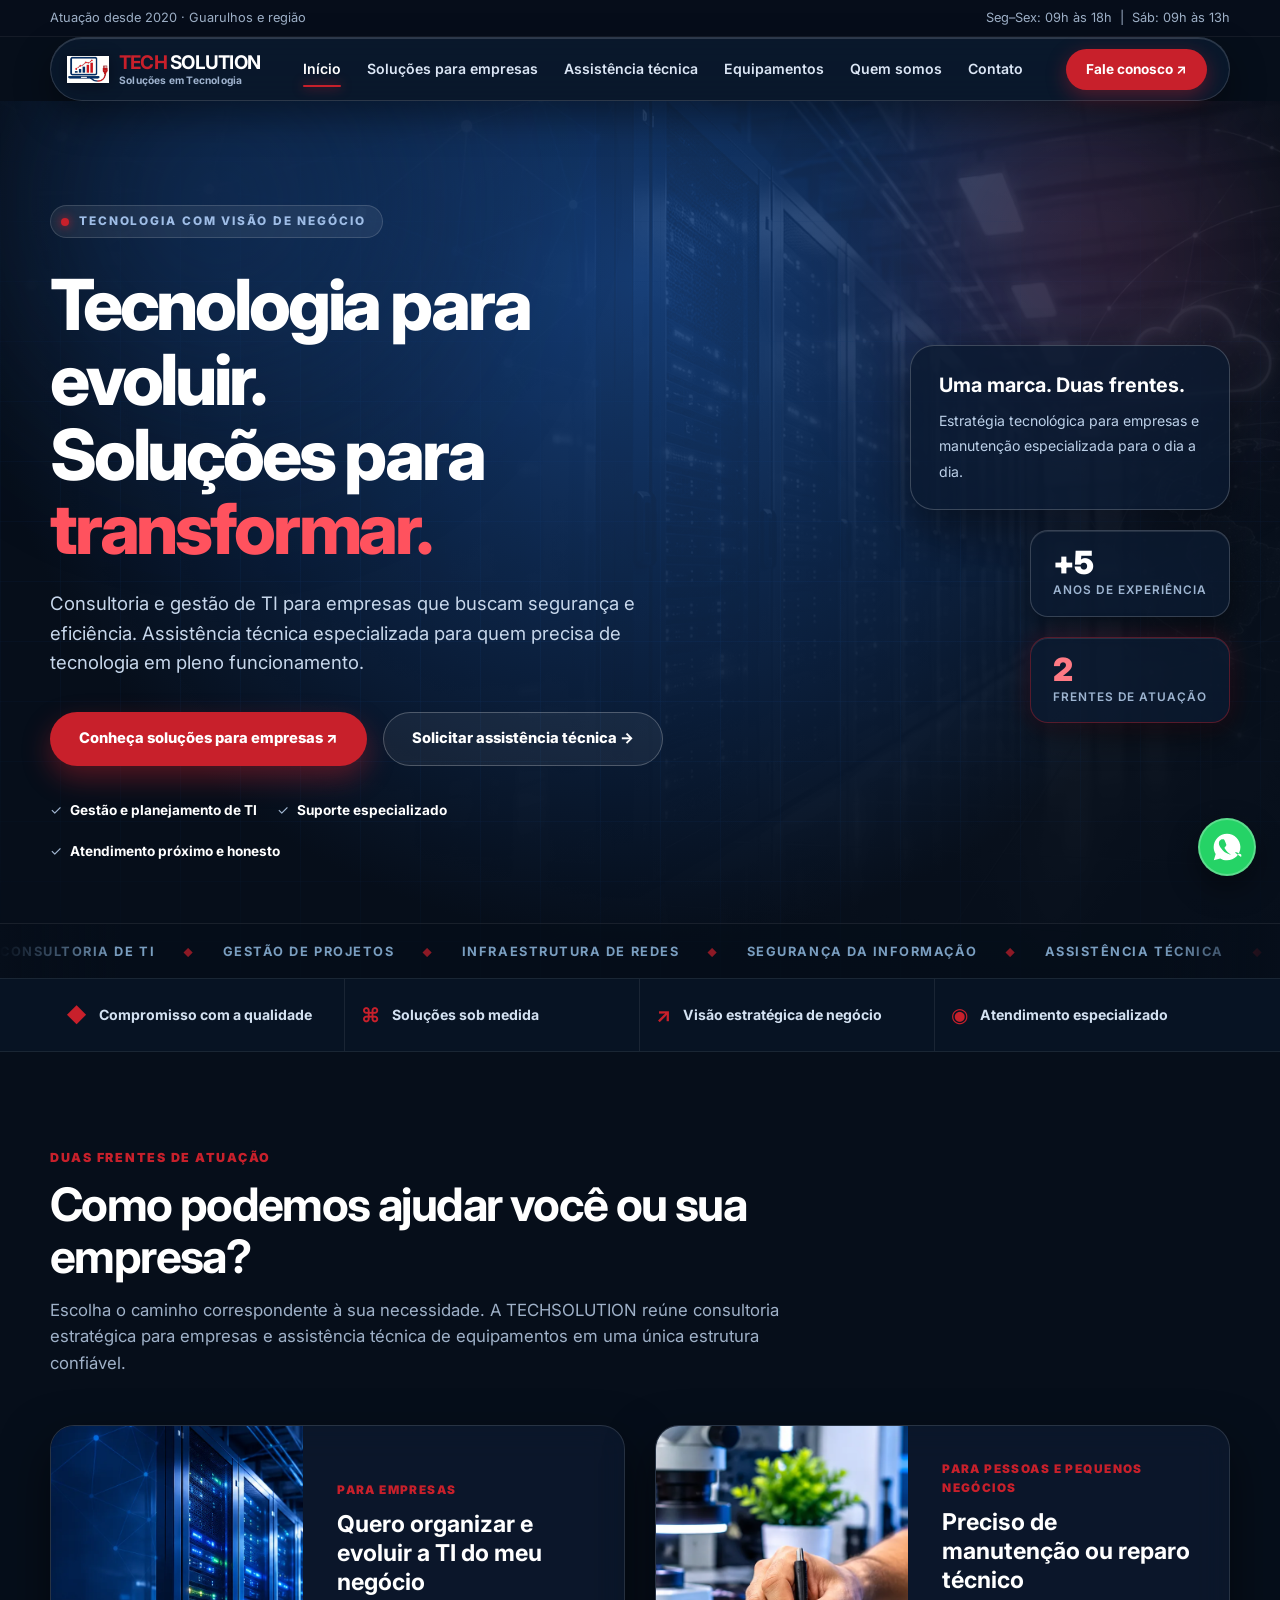
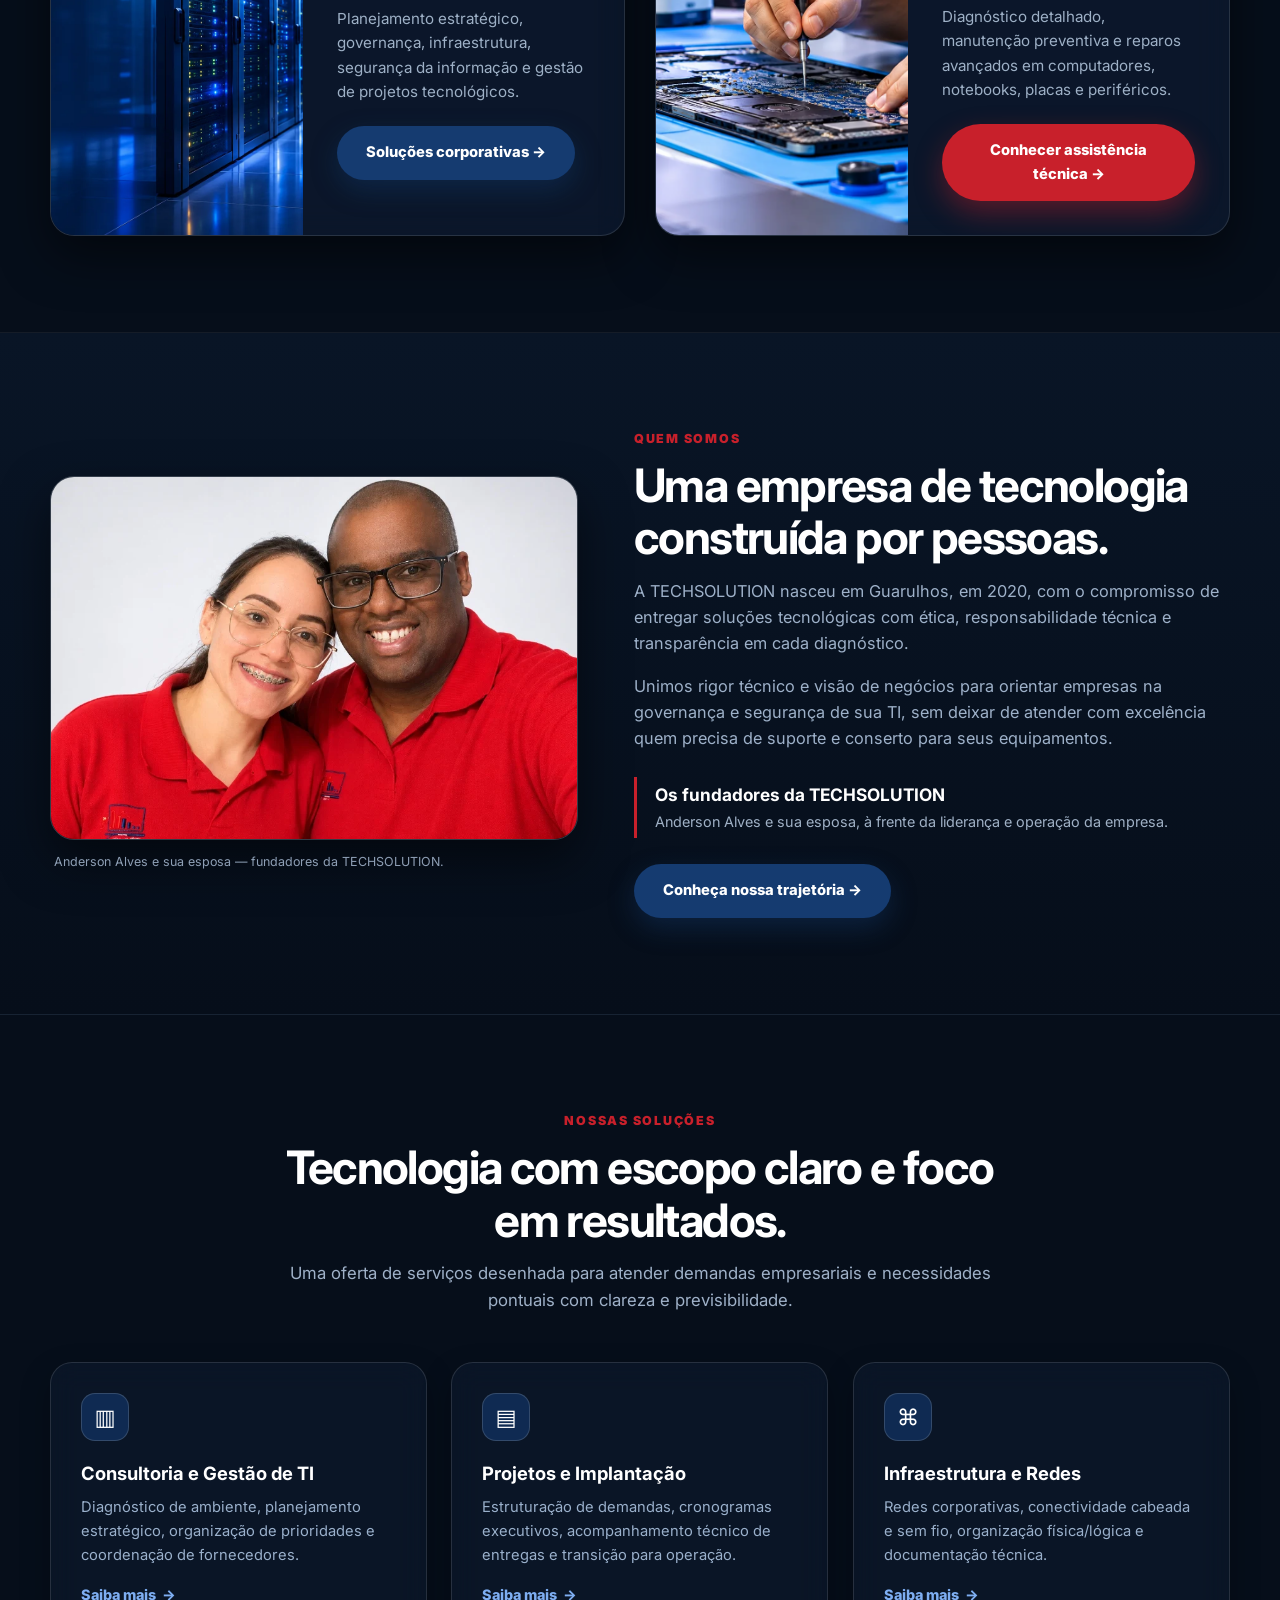
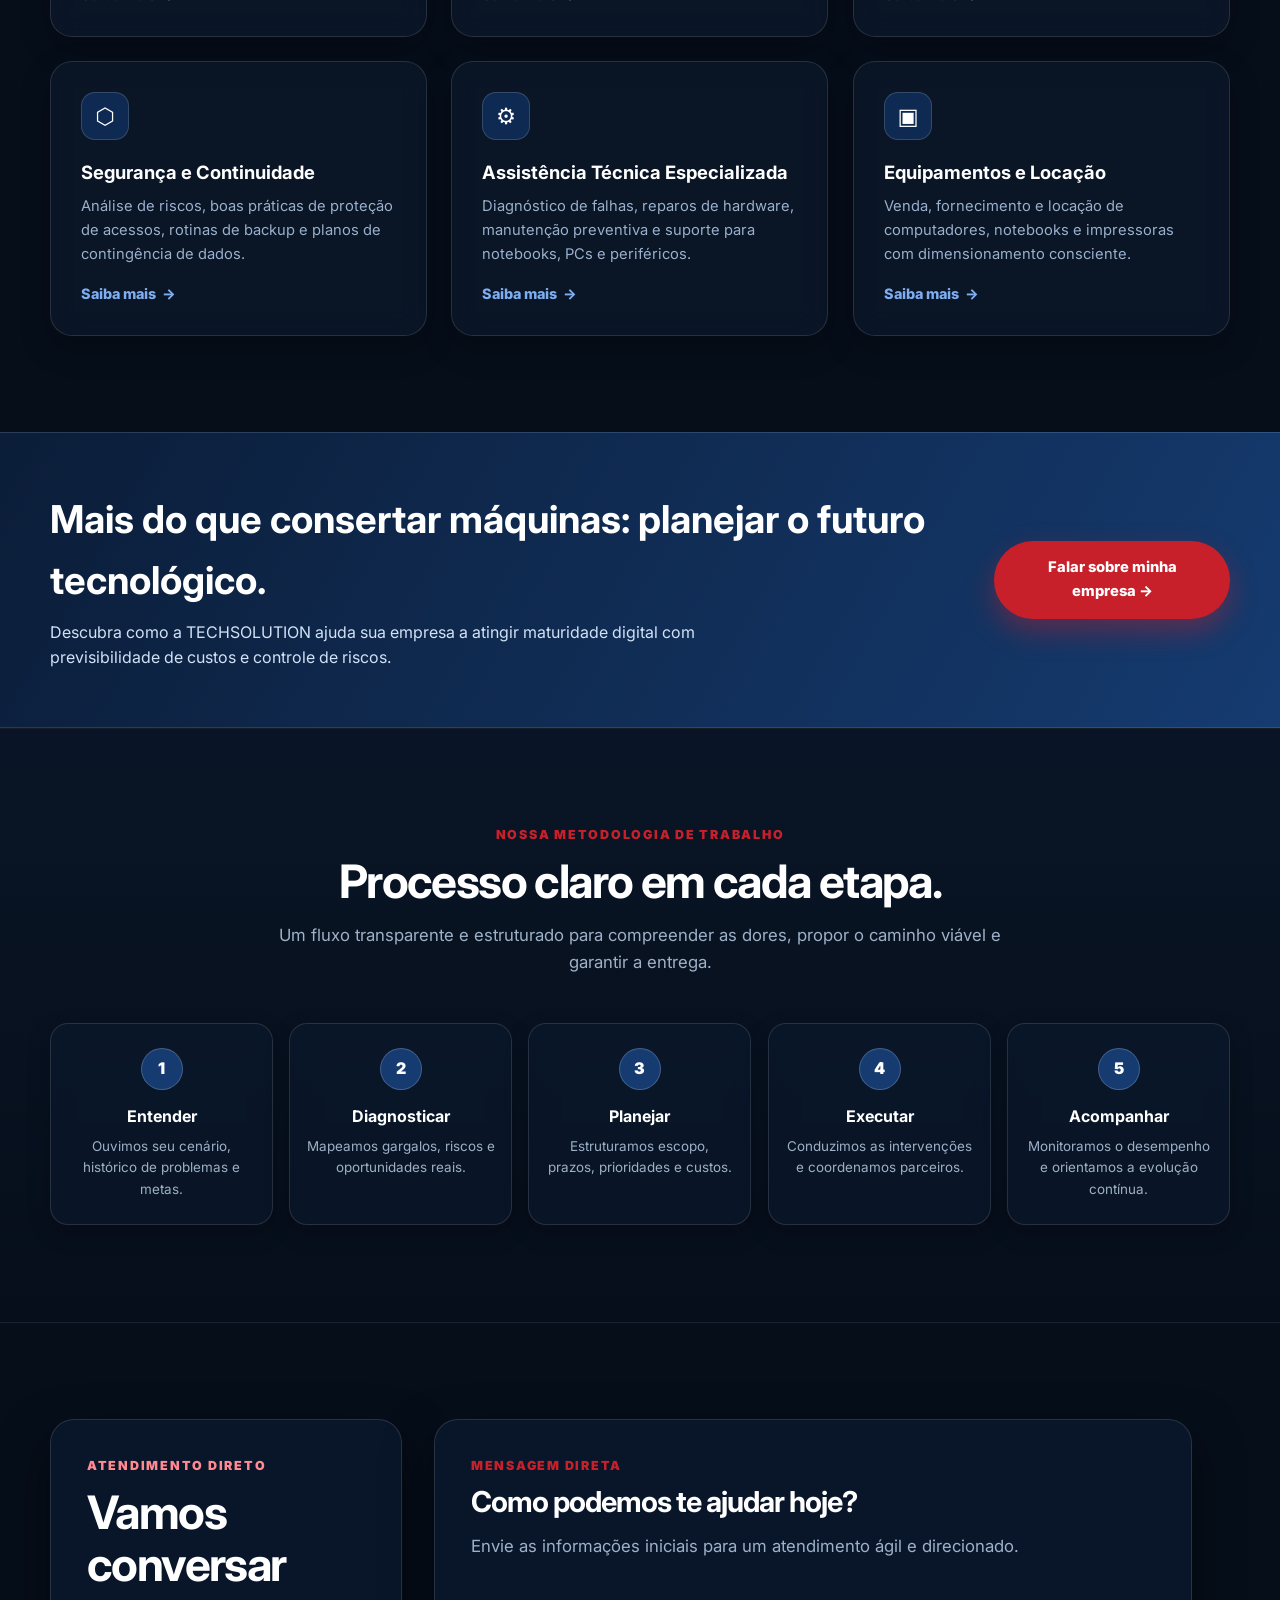
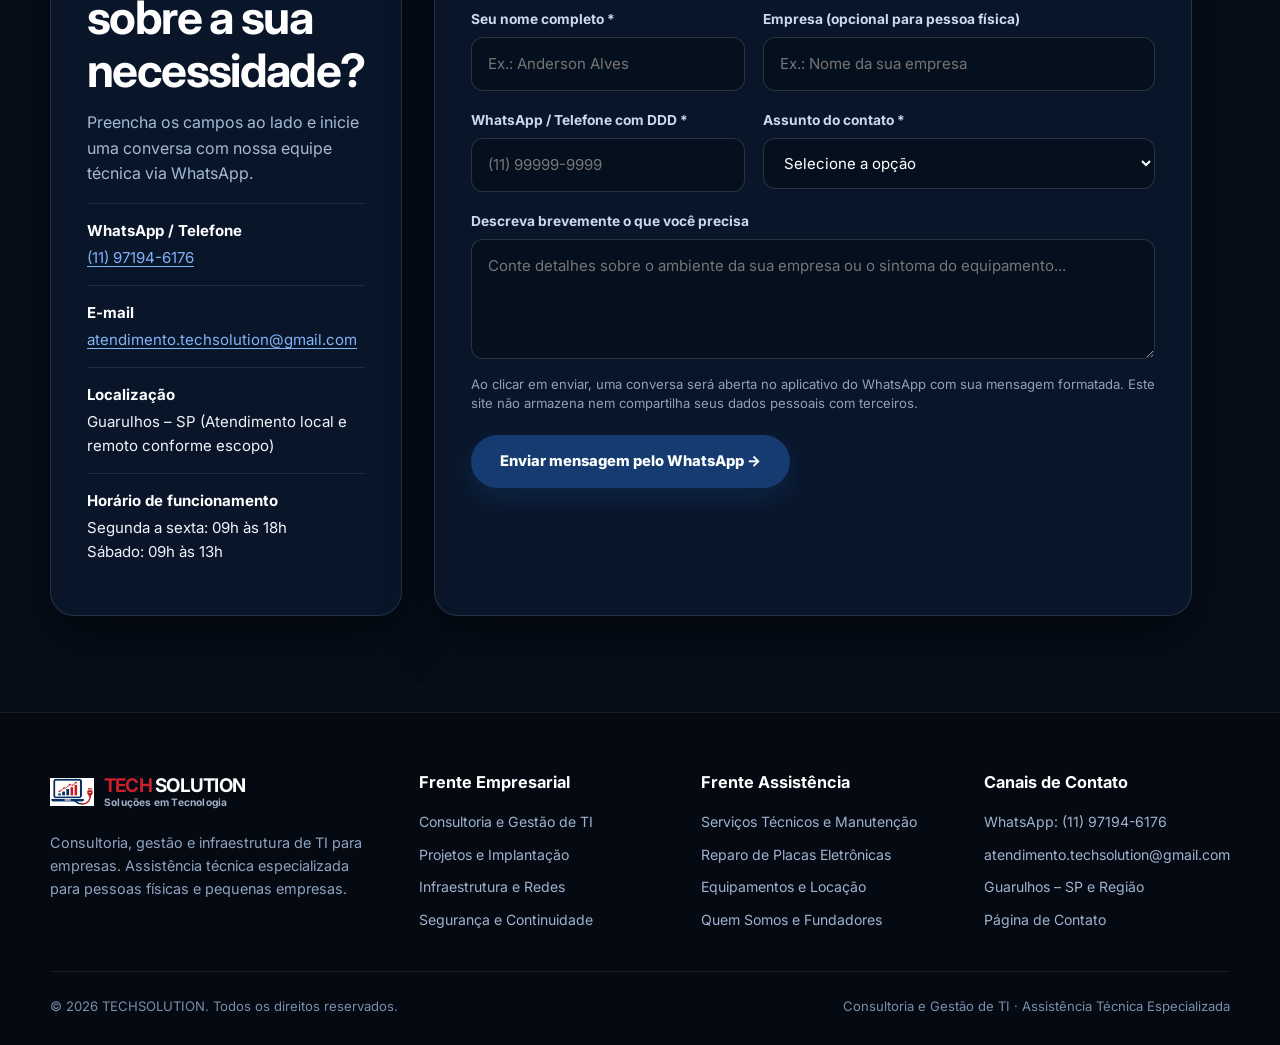
==== commit 8c9b2d76: "feat: atualiza foto dos fundadores no Quem Somos e Inicio" ====
--- a/techsolution_site_v1/index.html
+++ b/techsolution_site_v1/index.html
@@ -222,8 +222,8 @@
     <div class="container about-grid">
       <div class="founder-photo">
         <picture>
-          <source srcset="assets/fundadores-profissional.webp" type="image/webp">
-          <img src="assets/fundadores-profissional.jpg" alt="Fotografia dos fundadores da TECHSOLUTION, Anderson Alves e sua esposa" loading="lazy" width="800" height="550">
+          <source srcset="assets/fundadores-quem-somos.webp" type="image/webp">
+          <img src="assets/fundadores-quem-somos.jpg" alt="Fotografia dos fundadores da TECHSOLUTION, Anderson Alves e sua esposa" loading="lazy" width="800" height="550">
         </picture>
         <p class="photo-note">Anderson Alves e sua esposa — fundadores da TECHSOLUTION.</p>
       </div>
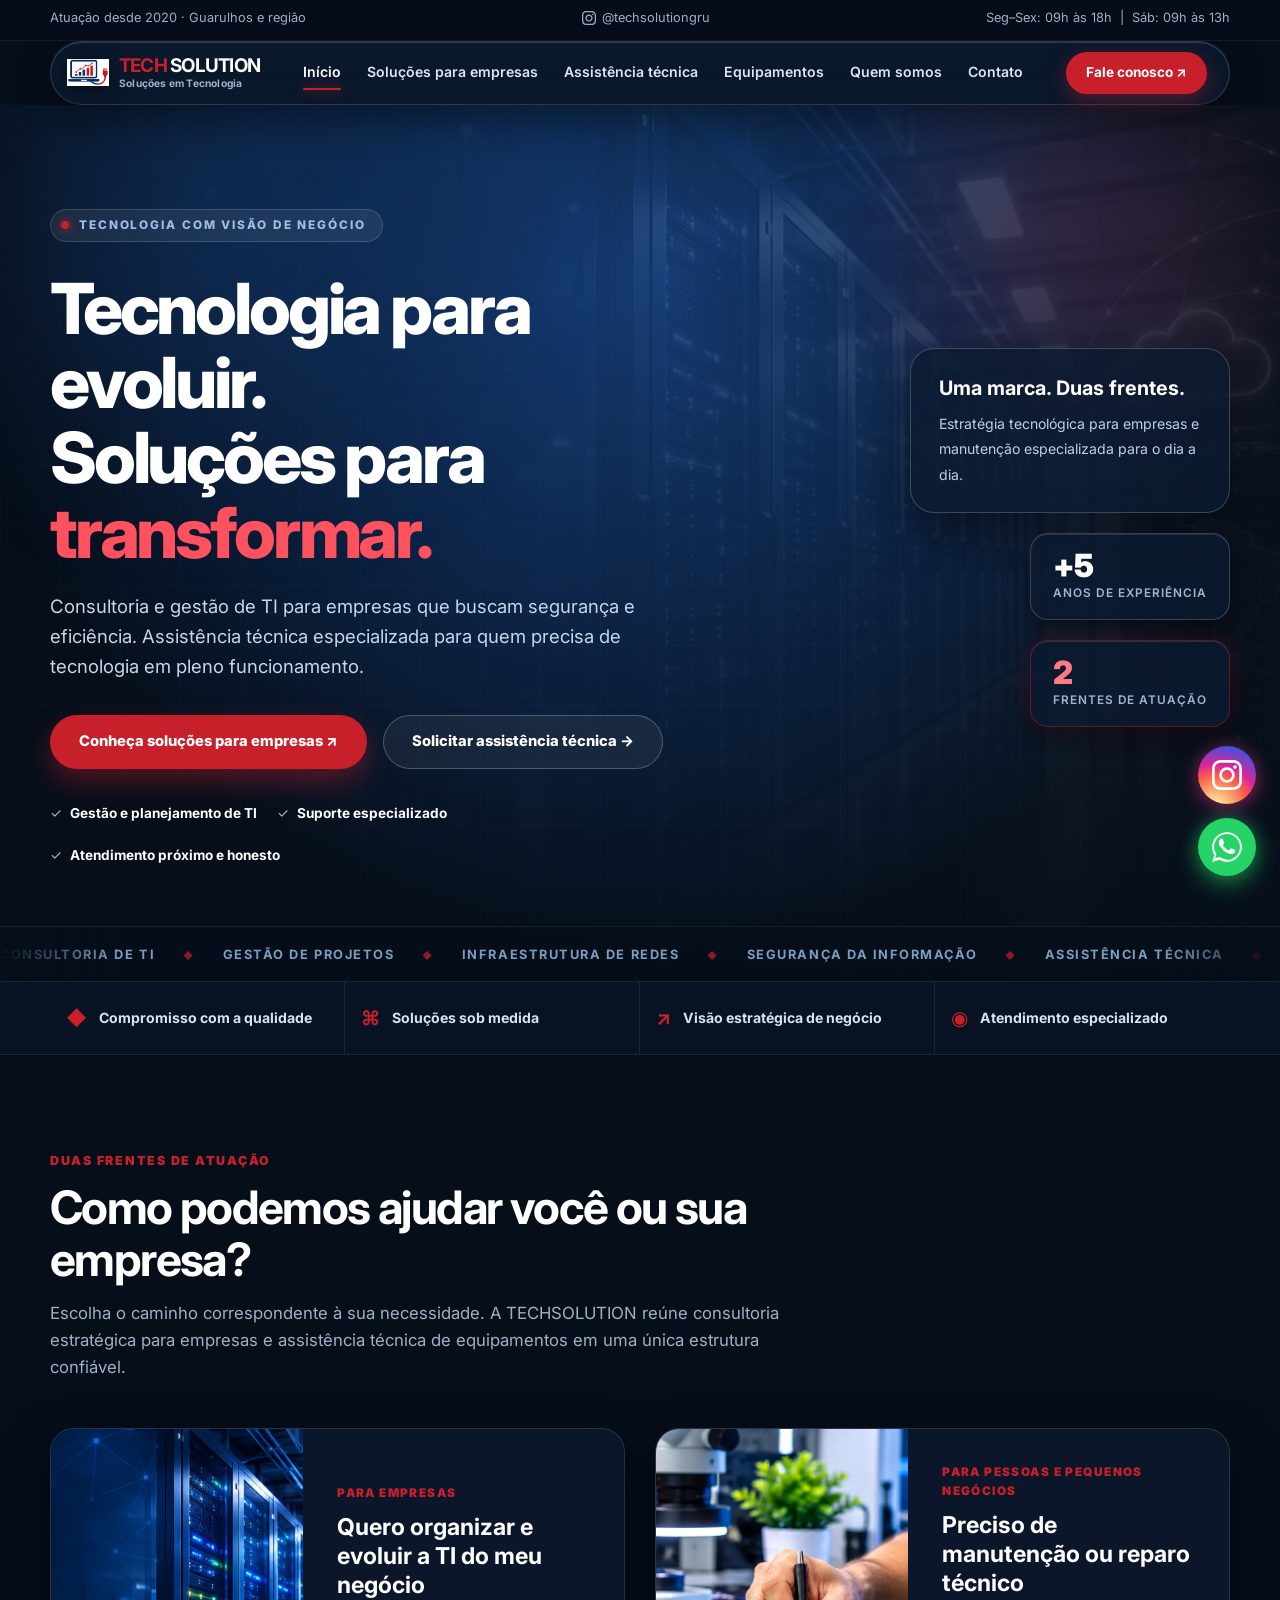
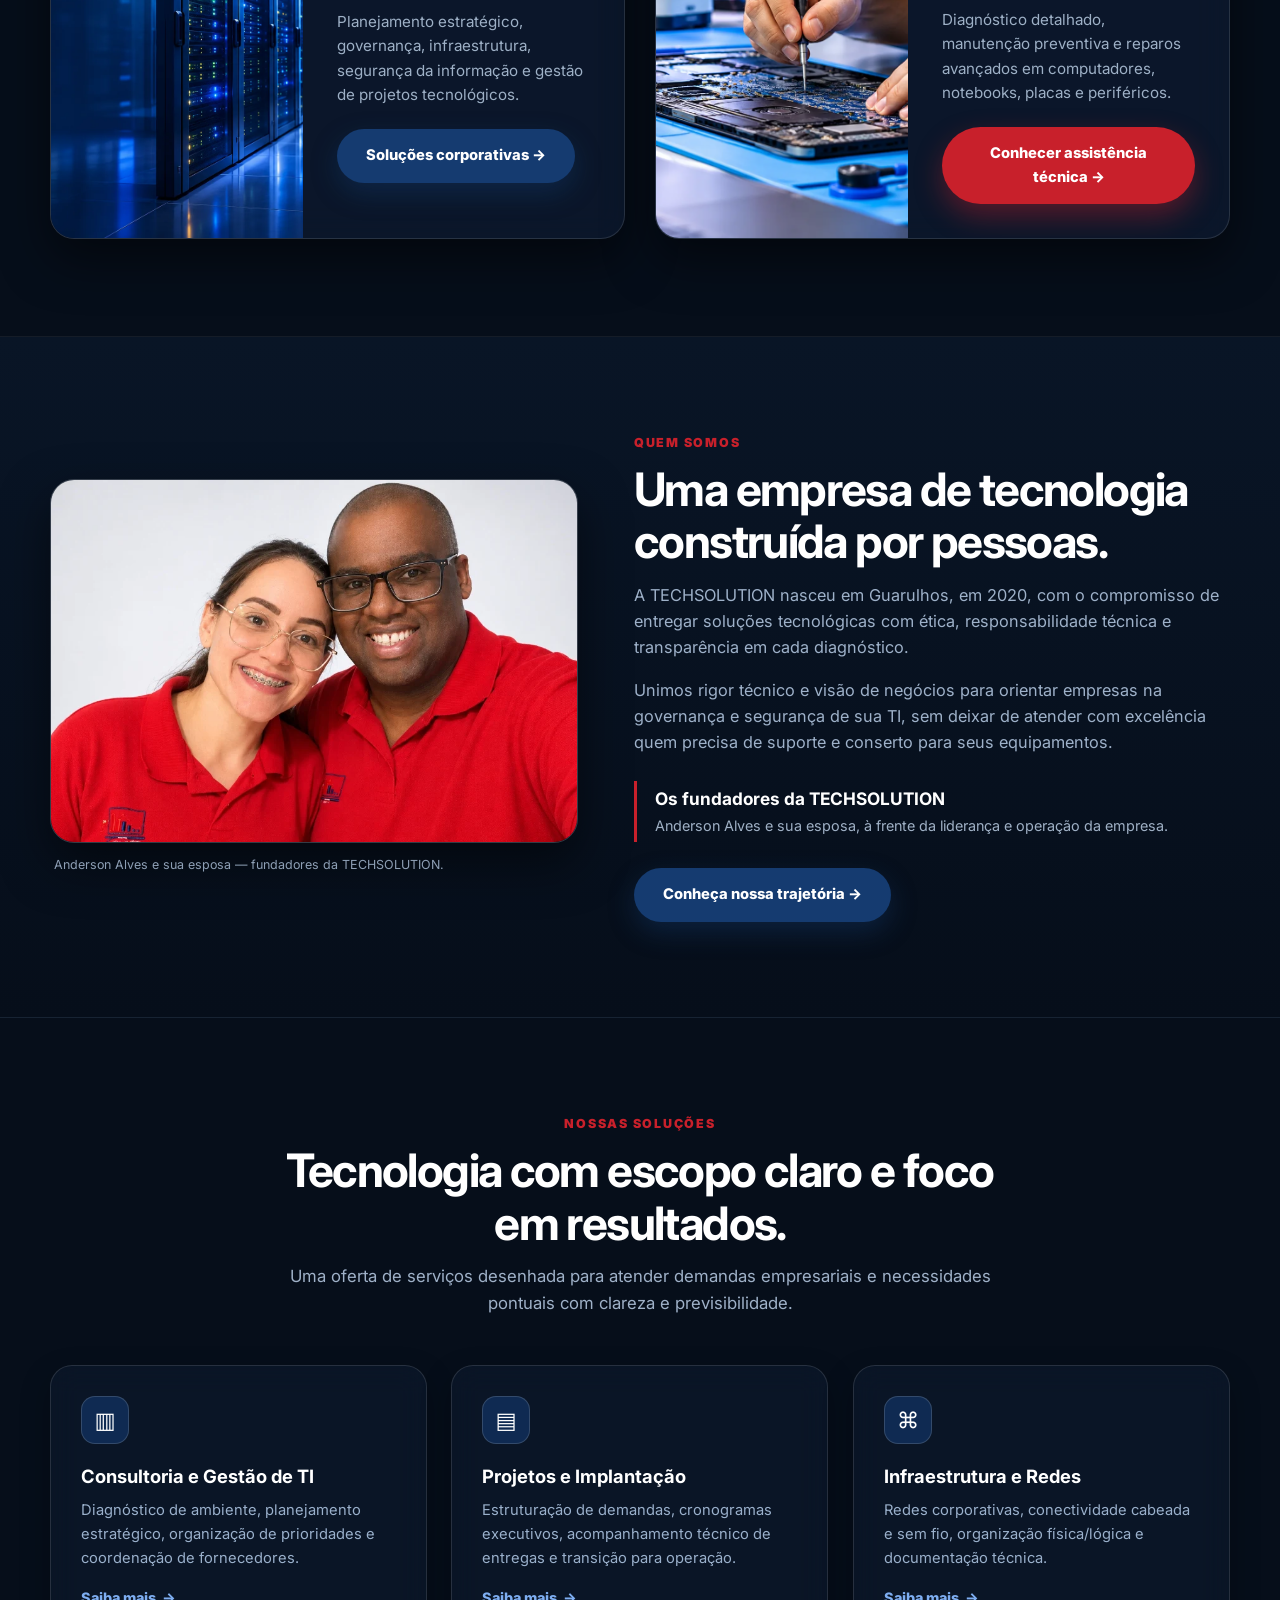
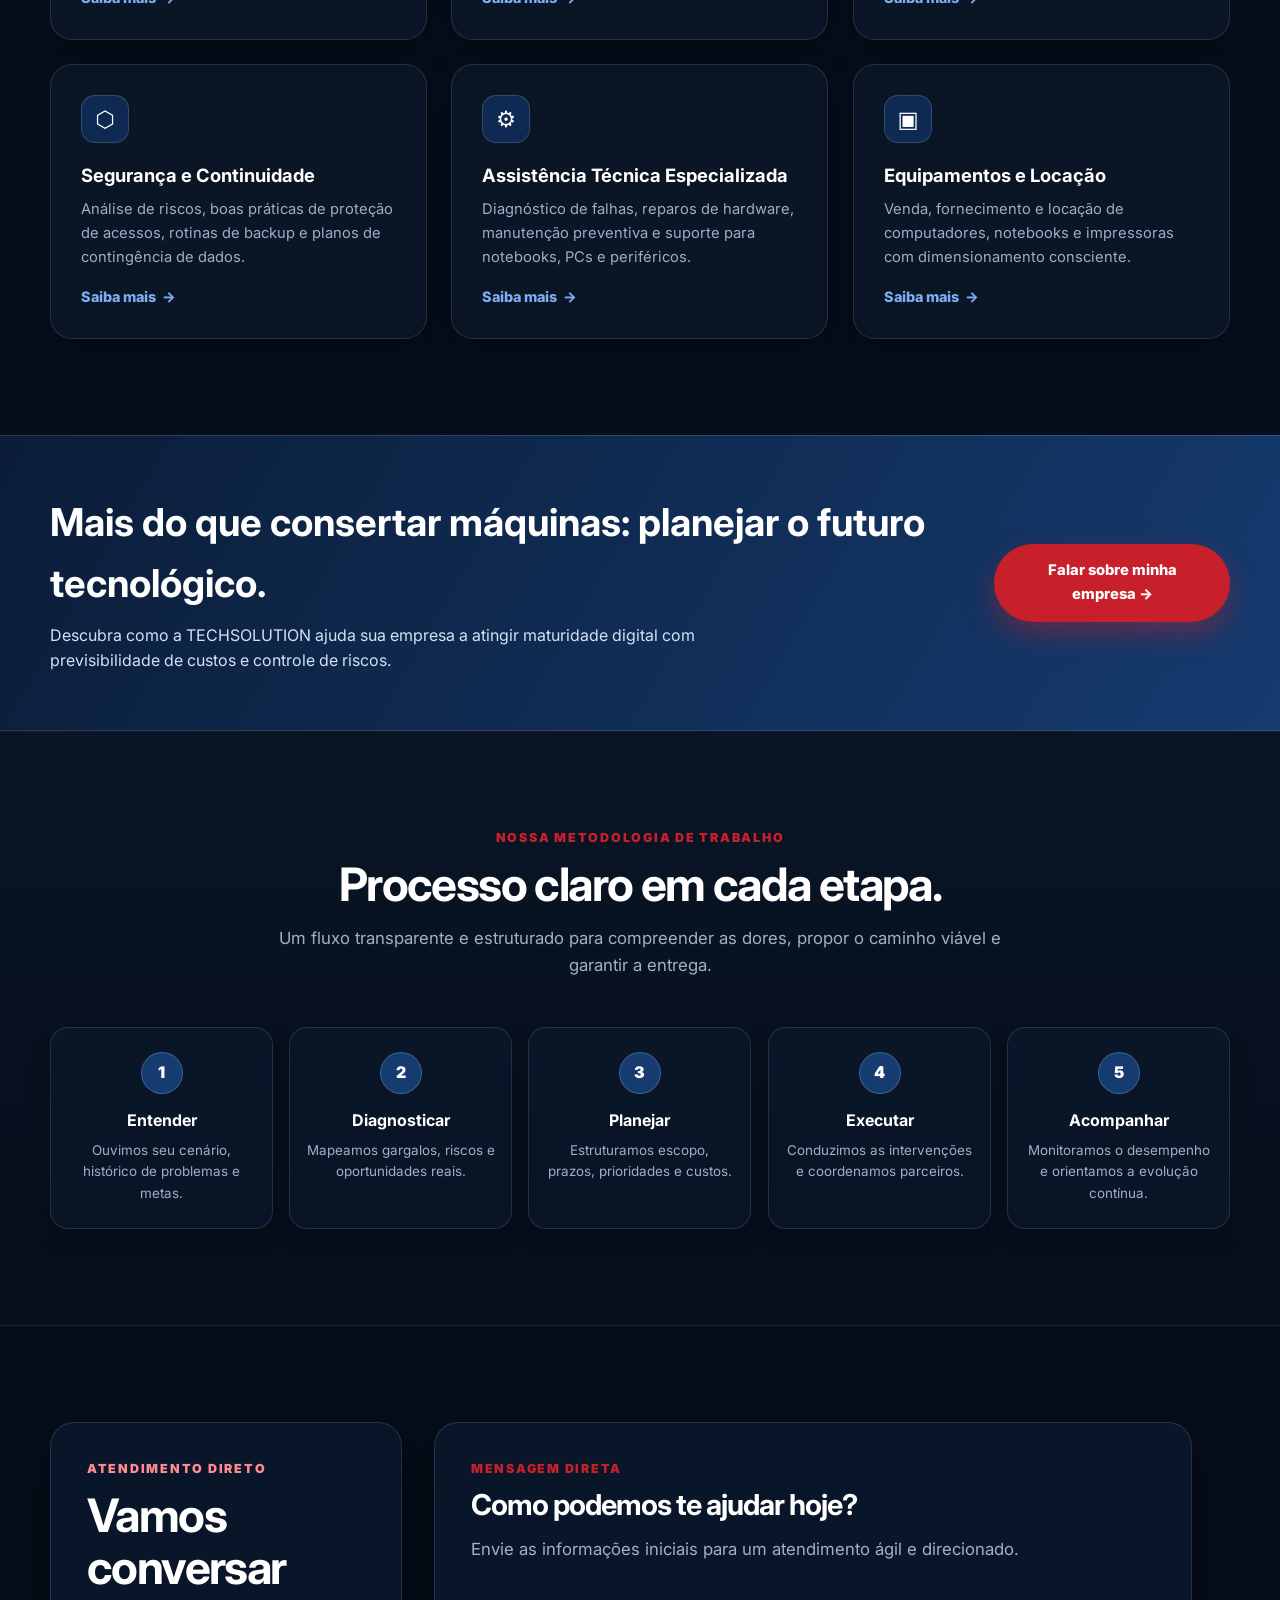
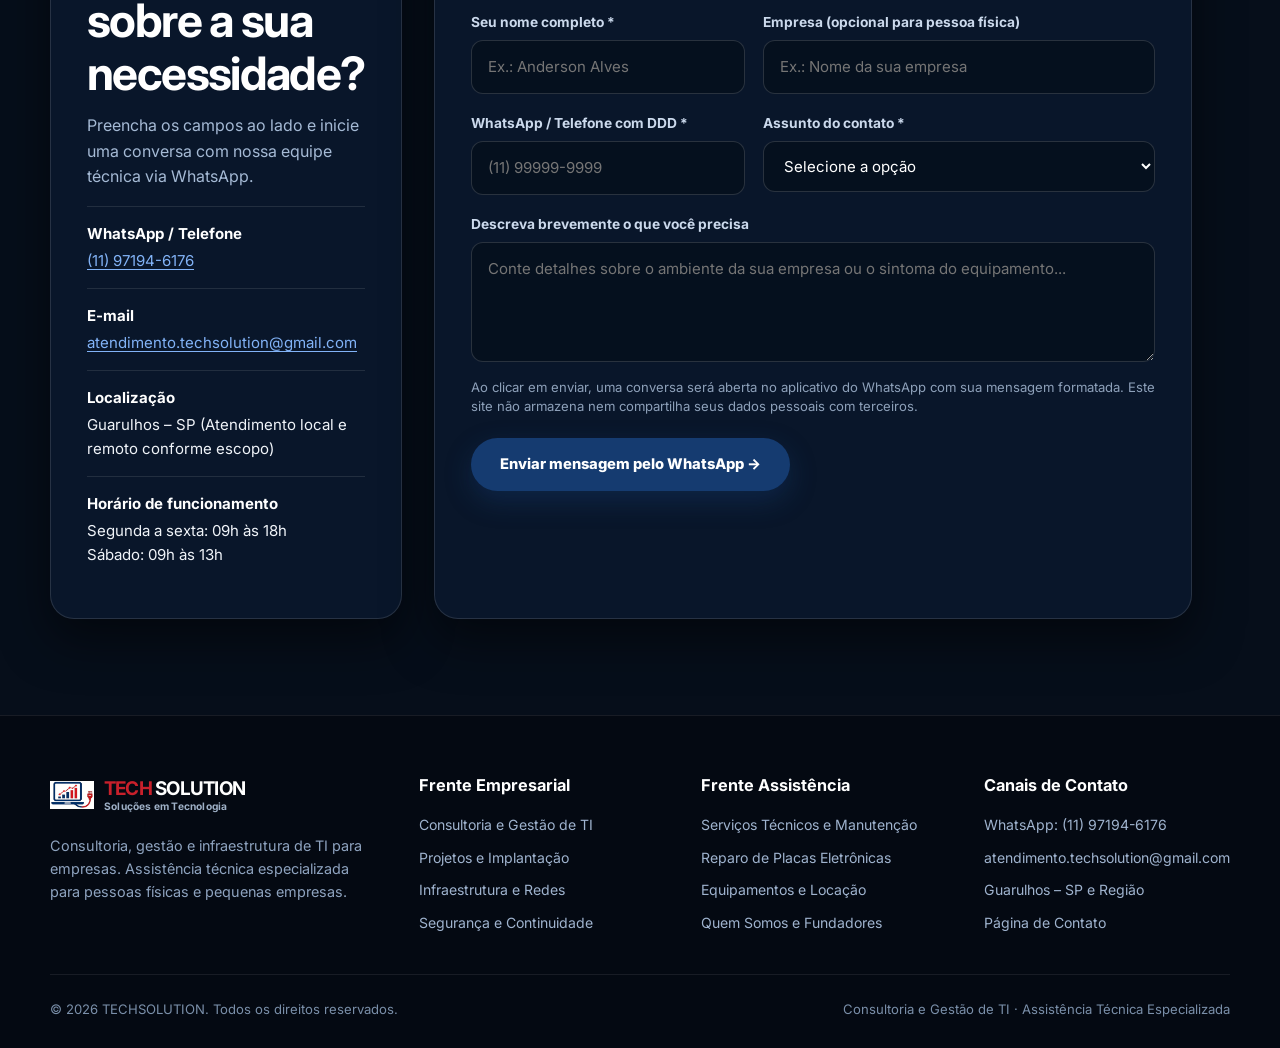
==== commit 3a70c855: "feat: atualiza botao flutuante do whatsapp com animacao de pulso e logo oficial, adiciona instagram" ====
--- a/techsolution_site_v1/index.html
+++ b/techsolution_site_v1/index.html
@@ -67,6 +67,7 @@
 <div class="topline">
   <div class="container">
     <span>Atuação desde 2020 · Guarulhos e região</span>
+    <span><a class="social-link-inline" href="https://www.instagram.com/techsolutiongru/" target="_blank" rel="noopener noreferrer"><svg viewBox="0 0 24 24"><path d="M12 2.163c3.204 0 3.584.012 4.85.07 3.252.148 4.771 1.691 4.919 4.919.058 1.265.069 1.645.069 4.849 0 3.205-.012 3.584-.069 4.849-.149 3.225-1.664 4.771-4.919 4.919-1.266.058-1.644.07-4.85.07-3.204 0-3.584-.012-4.849-.07-3.26-.149-4.771-1.699-4.919-4.92-.058-1.265-.07-1.644-.07-4.849 0-3.204.013-3.583.07-4.849.149-3.227 1.664-4.771 4.919-4.919 1.266-.057 1.645-.069 4.849-.069zm0-2.163c-3.259 0-3.667.014-4.947.072-4.358.2-6.78 2.618-6.98 6.98-.059 1.281-.073 1.689-.073 4.948 0 3.259.014 3.668.072 4.948.2 4.358 2.618 6.78 6.98 6.98 1.281.058 1.689.072 4.948.072 3.259 0 3.668-.014 4.948-.072 4.354-.2 6.782-2.618 6.979-6.98.059-1.28.073-1.689.073-4.948 0-3.259-.014-3.667-.072-4.947-.196-4.354-2.617-6.78-6.979-6.98-1.281-.059-1.69-.073-4.949-.073zm0 5.838c-3.403 0-6.162 2.759-6.162 6.162s2.759 6.163 6.162 6.163 6.162-2.759 6.162-6.163c0-3.403-2.759-6.162-6.162-6.162zm0 10.162c-2.209 0-4-1.79-4-4 0-2.209 1.791-4 4-4s4 1.791 4 4c0 2.21-1.791 4-4 4zm6.406-11.845c-.796 0-1.441.645-1.441 1.44s.645 1.44 1.441 1.44c.795 0 1.439-.645 1.439-1.44s-.644-1.44-1.439-1.44z"/></svg> @techsolutiongru</a></span>
     <span>Seg–Sex: 09h às 18h &nbsp;|&nbsp; Sáb: 09h às 13h</span>
   </div>
 </div>
@@ -477,12 +478,19 @@
   </div>
 </footer>
 
-<!-- Botão Flutuante do WhatsApp -->
-<a class="whatsapp-float" href="https://wa.me/5511971946176?text=Ol%C3%A1%2C%20gostaria%20de%20falar%20com%20a%20TECHSOLUTION." aria-label="Conversar com a TECHSOLUTION pelo WhatsApp" target="_blank" rel="noopener noreferrer">
-  <svg viewBox="0 0 24 24" aria-hidden="true">
-    <path d="M12.031 2C6.496 2 2 6.496 2 12.031c0 1.947.556 3.766 1.517 5.309L2.094 22l4.828-1.406c1.477.859 3.195 1.437 5.109 1.437 5.535 0 10.031-4.496 10.031-10.031C22.062 6.496 17.566 2 12.031 2zm5.836 14.195c-.242.684-1.211 1.258-1.996 1.426-.539.117-1.242.211-3.605-.773-3.02-1.258-4.965-4.34-5.117-4.543-.148-.203-1.238-1.652-1.238-3.152 0-1.5 1.055-2.238 1.43-2.543.375-.305.82-.383 1.094-.383.273 0 .547.008.789.02.254.012.598-.098.934.711.344.828 1.172 2.867 1.273 3.078.102.211.172.461.031.734-.141.273-.211.445-.422.688-.211.242-.441.539-.633.723-.211.203-.43.422-.188.836.242.414 1.074 1.77 2.309 2.871 1.586 1.414 2.922 1.852 3.336 2.055.414.203.656.172.902-.109.246-.281 1.055-1.227 1.336-1.652.281-.422.562-.352.945-.211.383.141 2.434 1.148 2.852 1.359.418.211.699.316.801.488.102.172.102 1.004-.14 1.688z"/>
-  </svg>
-</a>
+<!-- Botões Flutuantes: WhatsApp e Instagram -->
+<div class="floating-socials">
+  <a class="float-btn float-btn-instagram" href="https://www.instagram.com/techsolutiongru/" aria-label="Siga-nos no Instagram @techsolutiongru" target="_blank" rel="noopener noreferrer">
+    <svg viewBox="0 0 24 24" aria-hidden="true">
+      <path d="M12 2.163c3.204 0 3.584.012 4.85.07 3.252.148 4.771 1.691 4.919 4.919.058 1.265.069 1.645.069 4.849 0 3.205-.012 3.584-.069 4.849-.149 3.225-1.664 4.771-4.919 4.919-1.266.058-1.644.07-4.85.07-3.204 0-3.584-.012-4.849-.07-3.26-.149-4.771-1.699-4.919-4.92-.058-1.265-.07-1.644-.07-4.849 0-3.204.013-3.583.07-4.849.149-3.227 1.664-4.771 4.919-4.919 1.266-.057 1.645-.069 4.849-.069zm0-2.163c-3.259 0-3.667.014-4.947.072-4.358.2-6.78 2.618-6.98 6.98-.059 1.281-.073 1.689-.073 4.948 0 3.259.014 3.668.072 4.948.2 4.358 2.618 6.78 6.98 6.98 1.281.058 1.689.072 4.948.072 3.259 0 3.668-.014 4.948-.072 4.354-.2 6.782-2.618 6.979-6.98.059-1.28.073-1.689.073-4.948 0-3.259-.014-3.667-.072-4.947-.196-4.354-2.617-6.78-6.979-6.98-1.281-.059-1.69-.073-4.949-.073zm0 5.838c-3.403 0-6.162 2.759-6.162 6.162s2.759 6.163 6.162 6.163 6.162-2.759 6.162-6.163c0-3.403-2.759-6.162-6.162-6.162zm0 10.162c-2.209 0-4-1.79-4-4 0-2.209 1.791-4 4-4s4 1.791 4 4c0 2.21-1.791 4-4 4zm6.406-11.845c-.796 0-1.441.645-1.441 1.44s.645 1.44 1.441 1.44c.795 0 1.439-.645 1.439-1.44s-.644-1.44-1.439-1.44z"/>
+    </svg>
+  </a>
+  <a class="float-btn float-btn-whatsapp" href="https://wa.me/5511971946176?text=Ol%C3%A1%2C%20gostaria%20de%20falar%20com%20a%20TECHSOLUTION." aria-label="Conversar com a TECHSOLUTION pelo WhatsApp" target="_blank" rel="noopener noreferrer">
+    <svg viewBox="0 0 32 32" aria-hidden="true">
+      <path d="M16 2C8.28 2 2 8.28 2 16c0 2.73.78 5.29 2.14 7.46L2.05 30.1l6.83-2.04C10.93 29.31 13.39 30 16 30c7.72 0 14-6.28 14-14S23.72 2 16 2zm0 25.56c-2.34 0-4.57-.68-6.48-1.87l-.46-.29-4.32 1.29 1.32-4.19-.3-.48C4.5 19.98 3.82 18.04 3.82 16c0-6.72 5.46-12.18 12.18-12.18s12.18 5.46 12.18 12.18-5.46 12.18-12.18 12.18zm6.94-9.15c-.38-.19-2.26-1.12-2.61-1.25-.35-.13-.6-.19-.85.19-.25.38-.98 1.25-1.2 1.51-.22.25-.45.29-.83.1-.38-.19-1.61-.59-3.07-1.89-1.13-1.01-1.9-2.26-2.12-2.64-.22-.38-.02-.59.17-.78.17-.17.38-.45.57-.67.19-.22.25-.38.38-.63.13-.25.06-.48-.03-.67-.1-.19-.85-2.05-1.17-2.8-.31-.75-.62-.64-.85-.65h-.73c-.25 0-.67.09-1.02.48-.35.38-1.34 1.31-1.34 3.2 0 1.88 1.37 3.7 1.56 3.96.19.25 2.7 4.12 6.54 5.77.91.39 1.62.63 2.18.81.92.29 1.76.25 2.42.15.74-.11 2.26-.92 2.58-1.82.32-.89.32-1.66.22-1.82-.09-.16-.34-.26-.72-.45z"/>
+    </svg>
+  </a>
+</div>
 
 <script src="assets/site.js"></script>
 </body>
--- a/techsolution_site_v1/assets/site.css
+++ b/techsolution_site_v1/assets/site.css
@@ -1142,31 +1142,108 @@
   color:#7a8fa9;
 }
 
-/* WHATSAPP FLOAT BUTTON */
-.whatsapp-float{
-  position:fixed;
-  right:24px;
-  bottom:24px;
-  z-index:90;
-  background:#25d366;
-  color:#fff;
-  width:58px;
-  height:58px;
-  border-radius:50%;
-  display:grid;
-  place-items:center;
-  box-shadow:0 12px 30px rgba(0,0,0,.45);
-  border:2px solid rgba(255,255,255,0.25);
-  transition:transform .2s, box-shadow .2s;
-}
-.whatsapp-float:hover{
-  transform:scale(1.08);
-  box-shadow:0 16px 36px rgba(0,0,0,.6);
-}
-.whatsapp-float svg{
-  width:32px;
-  height:32px;
-  fill:#fff;
+/* FLOATING SOCIAL DOCK (WHATSAPP & INSTAGRAM) */
+.floating-socials {
+  position: fixed;
+  right: 24px;
+  bottom: 24px;
+  z-index: 999;
+  display: flex;
+  flex-direction: column;
+  gap: 14px;
+  align-items: center;
+}
+
+.float-btn {
+  width: 58px;
+  height: 58px;
+  border-radius: 50%;
+  display: flex;
+  align-items: center;
+  justify-content: center;
+  text-decoration: none;
+  box-shadow: 0 10px 25px rgba(0, 0, 0, 0.45);
+  position: relative;
+  transition: transform 0.3s cubic-bezier(0.175, 0.885, 0.32, 1.275), box-shadow 0.3s ease;
+}
+
+.float-btn:hover {
+  transform: scale(1.12);
+}
+
+/* WhatsApp: Verde oficial, pulso suave e brilho neon */
+.float-btn-whatsapp {
+  background: #25D366;
+  box-shadow: 0 8px 24px rgba(37, 211, 102, 0.45), 0 0 18px rgba(37, 211, 102, 0.35);
+  animation: pulseWhatsapp 2.4s infinite;
+}
+
+.float-btn-whatsapp:hover {
+  box-shadow: 0 12px 32px rgba(37, 211, 102, 0.7), 0 0 28px rgba(37, 211, 102, 0.55);
+}
+
+.float-btn-whatsapp svg {
+  width: 34px;
+  height: 34px;
+  fill: #ffffff;
+}
+
+/* Instagram: Gradiente oficial vibrante com brilho sutil */
+.float-btn-instagram {
+  background: radial-gradient(circle at 30% 107%, #fdf497 0%, #fdf497 5%, #fd5949 45%, #d6249f 60%, #285AEB 90%);
+  box-shadow: 0 8px 24px rgba(214, 36, 159, 0.35), 0 0 16px rgba(253, 89, 73, 0.3);
+  animation: floatInstagram 4s ease-in-out infinite alternate;
+}
+
+.float-btn-instagram:hover {
+  box-shadow: 0 12px 32px rgba(214, 36, 159, 0.65), 0 0 26px rgba(253, 89, 73, 0.5);
+}
+
+.float-btn-instagram svg {
+  width: 30px;
+  height: 30px;
+  fill: #ffffff;
+}
+
+@keyframes pulseWhatsapp {
+  0% {
+    box-shadow: 0 0 0 0 rgba(37, 211, 102, 0.65), 0 8px 24px rgba(0, 0, 0, 0.4);
+    transform: scale(1);
+  }
+  50% {
+    box-shadow: 0 0 0 14px rgba(37, 211, 102, 0), 0 12px 28px rgba(37, 211, 102, 0.4);
+    transform: scale(1.04);
+  }
+  100% {
+    box-shadow: 0 0 0 0 rgba(37, 211, 102, 0), 0 8px 24px rgba(0, 0, 0, 0.4);
+    transform: scale(1);
+  }
+}
+
+@keyframes floatInstagram {
+  0% {
+    transform: translateY(0);
+  }
+  100% {
+    transform: translateY(-4px);
+  }
+}
+
+/* Link Instagram no Topline e Rodapé */
+.social-link-inline {
+  display: inline-flex;
+  align-items: center;
+  gap: 6px;
+  color: inherit;
+  transition: color 0.2s ease;
+}
+.social-link-inline:hover {
+  color: #ff6384 !important;
+}
+.social-link-inline svg {
+  width: 14px;
+  height: 14px;
+  fill: currentColor;
 }
 
 /* PÁGINAS INTERNAS */
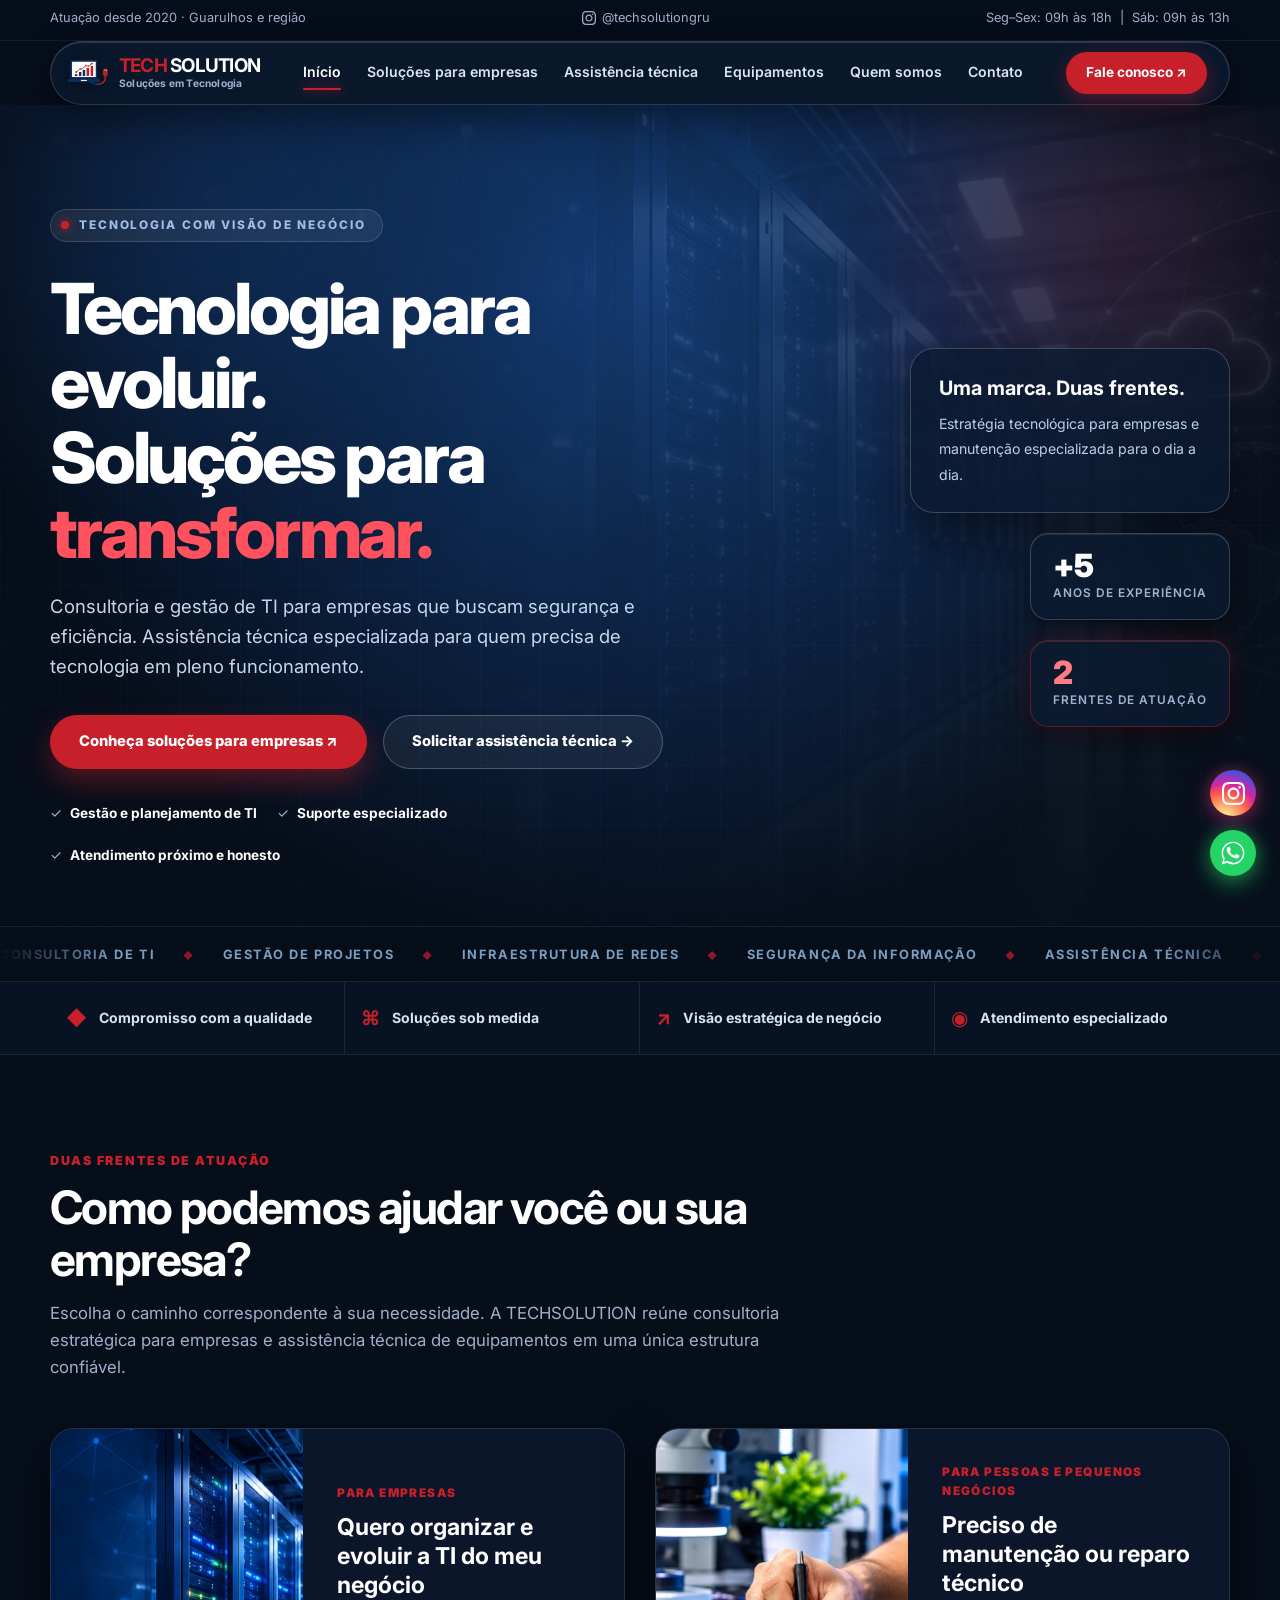
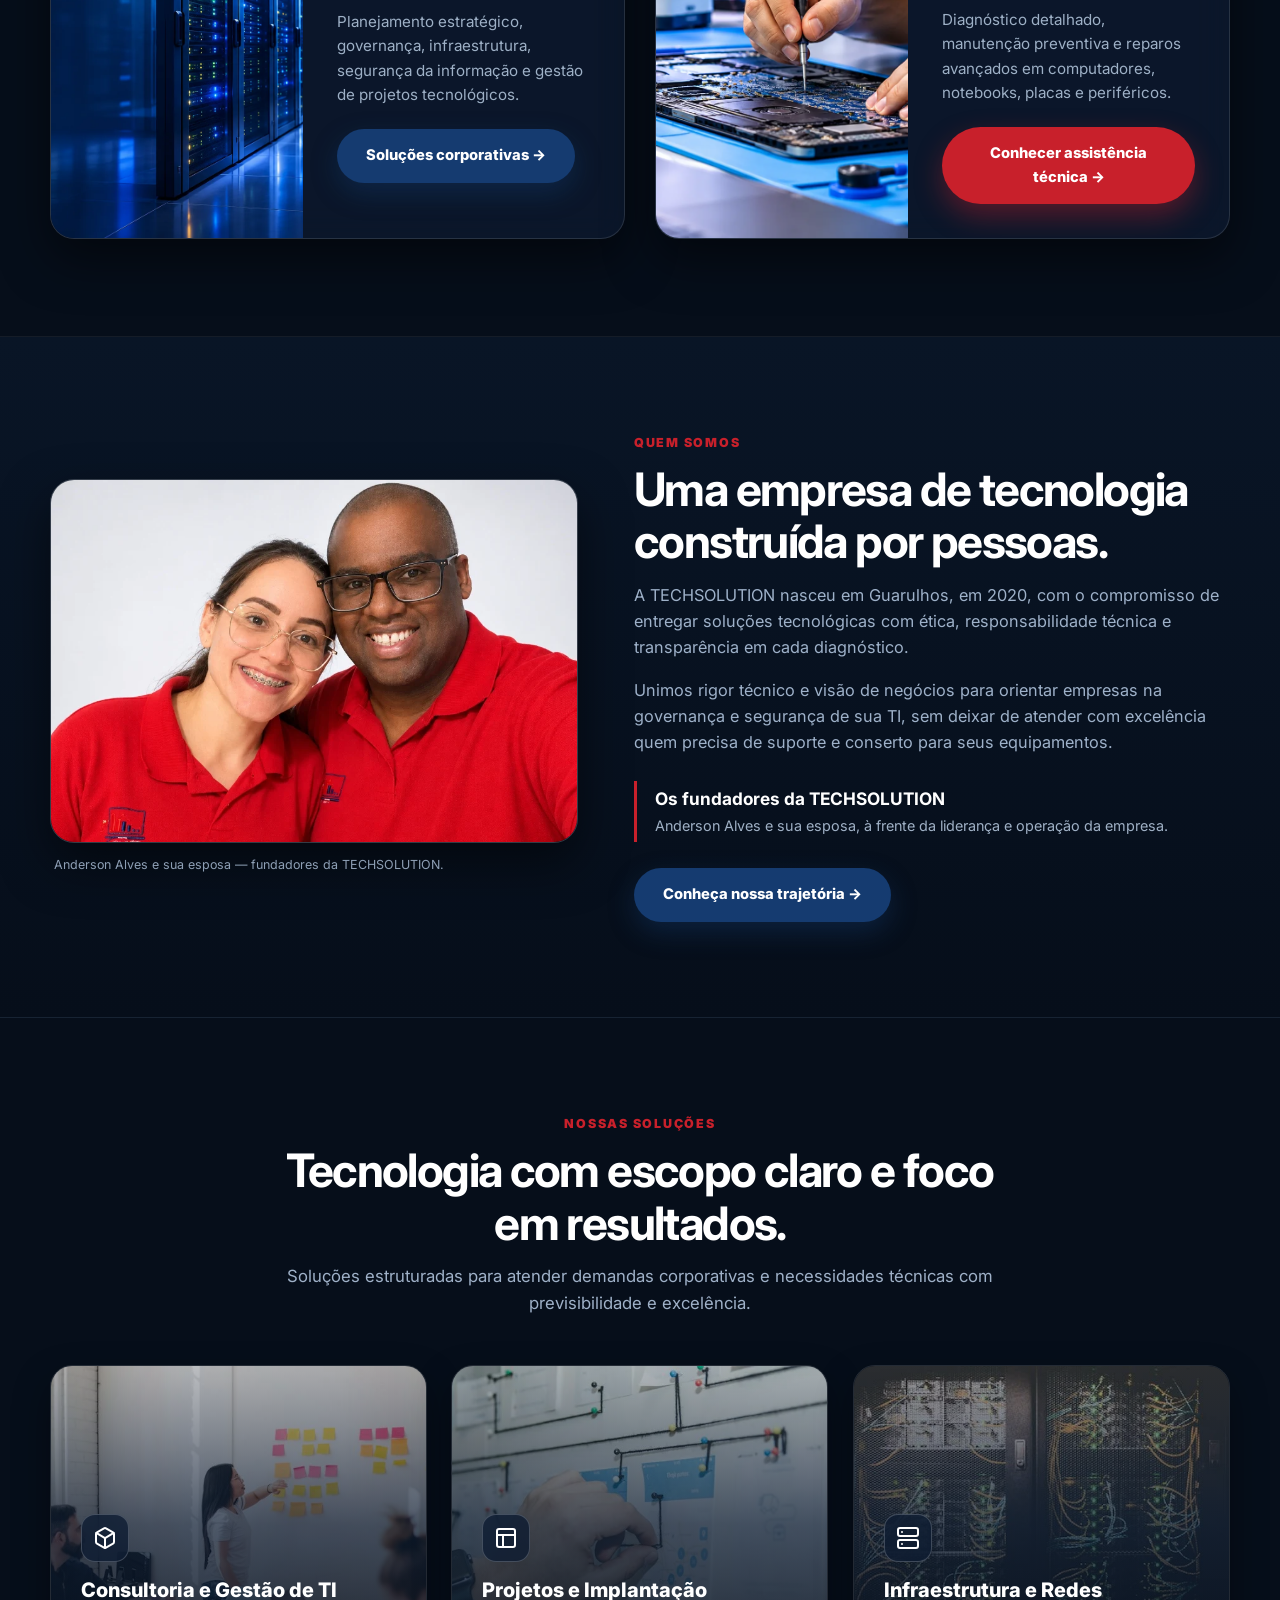
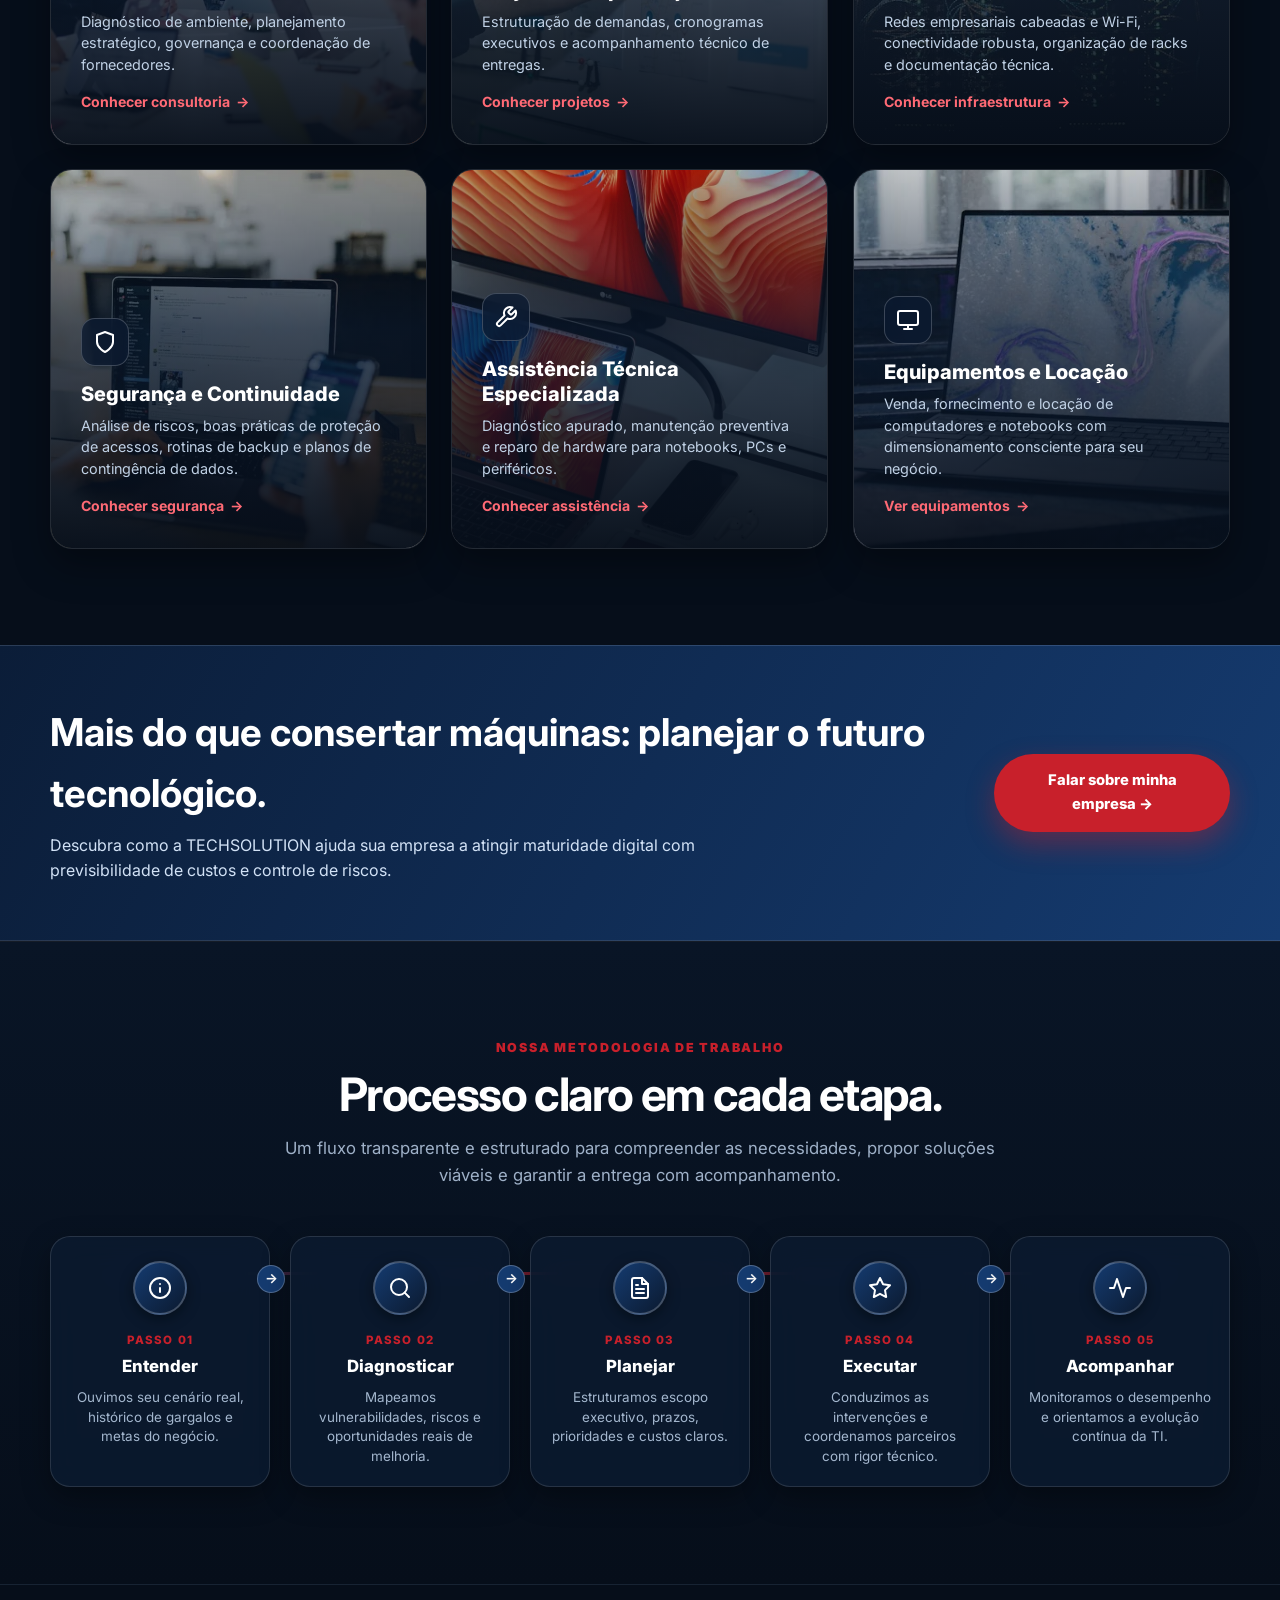
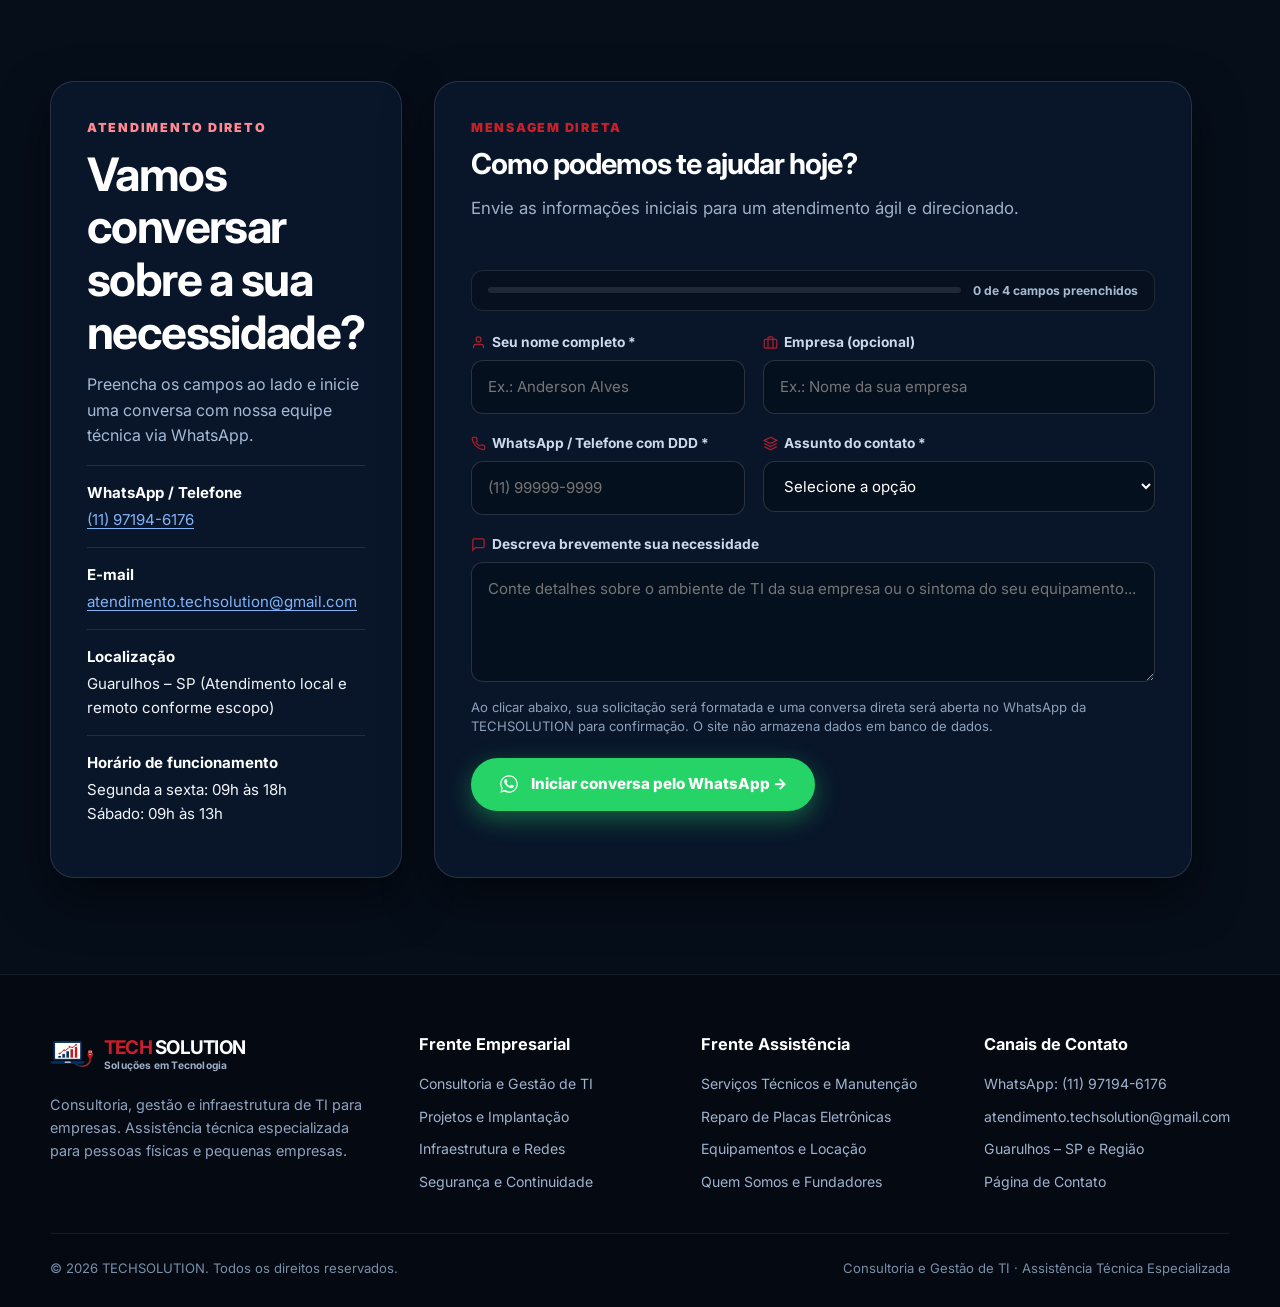
==== commit 00af99a5: "feat(v2): implementa logos transparentes, cards visuais de servicos, metodologia conectada e barra d" ====
--- a/techsolution_site_v1/index.html
+++ b/techsolution_site_v1/index.html
@@ -19,7 +19,7 @@
   <meta property="og:image" content="https://techsolution.com.br/assets/hero-datacenter.png">
 
   <!-- Favicons -->
-  <link rel="icon" type="image/png" href="assets/logo-simbolo.png">
+  <link rel="icon" type="image/png" href="assets/logo-simbolo-transparente.png">
 
   <!-- Pré-conexão e Fontes -->
   <link rel="preconnect" href="https://fonts.googleapis.com">
@@ -34,7 +34,7 @@
     "@context": "https://schema.org",
     "@type": "LocalBusiness",
     "name": "TECHSOLUTION",
-    "image": "https://techsolution.com.br/assets/logo-techsolution.png",
+    "image": "https://techsolution.com.br/assets/logo-techsolution-transparente.png",
     "telephone": "+55-11-97194-6176",
     "email": "atendimento.techsolution@gmail.com",
     "address": {
@@ -76,8 +76,8 @@
   <div class="container nav-wrap">
     <a class="brand" href="index.html" aria-label="TECHSOLUTION início">
       <picture>
-        <source srcset="assets/logo-simbolo.webp" type="image/webp">
-        <img src="assets/logo-simbolo.png" alt="Símbolo oficial da TECHSOLUTION" width="52" height="54">
+        <source srcset="assets/logo-simbolo-transparente.webp" type="image/webp">
+        <img src="assets/logo-simbolo-transparente.png" alt="Símbolo oficial da TECHSOLUTION" width="52" height="54">
       </picture>
       <span class="brand-copy">
         <b><i>TECH</i> SOLUTION</b>
@@ -242,56 +242,116 @@
     </div>
   </section>
 
-  <!-- SERVIÇOS -->
-  <section class="section">
+  <!-- SERVIÇOS (CARDS VISUAIS V2) -->
+  <section class="section" id="servicos">
     <div class="container">
       <div class="section-head center">
         <div class="kicker">Nossas soluções</div>
         <h2>Tecnologia com escopo claro e foco em resultados.</h2>
-        <p>Uma oferta de serviços desenhada para atender demandas empresariais e necessidades pontuais com clareza e previsibilidade.</p>
+        <p>Soluções estruturadas para atender demandas corporativas e necessidades técnicas com previsibilidade e excelência.</p>
       </div>
 
       <div class="service-grid">
-        <article class="service-card">
-          <div class="service-icon" aria-hidden="true">▥</div>
-          <h3>Consultoria e Gestão de TI</h3>
-          <p>Diagnóstico de ambiente, planejamento estratégico, organização de prioridades e coordenação de fornecedores.</p>
-          <a class="text-link" href="empresas.html#consultoria">Saiba mais <span aria-hidden="true">→</span></a>
-        </article>
-
-        <article class="service-card">
-          <div class="service-icon" aria-hidden="true">▤</div>
-          <h3>Projetos e Implantação</h3>
-          <p>Estruturação de demandas, cronogramas executivos, acompanhamento técnico de entregas e transição para operação.</p>
-          <a class="text-link" href="empresas.html#projetos">Saiba mais <span aria-hidden="true">→</span></a>
-        </article>
-
-        <article class="service-card">
-          <div class="service-icon" aria-hidden="true">⌘</div>
-          <h3>Infraestrutura e Redes</h3>
-          <p>Redes corporativas, conectividade cabeada e sem fio, organização física/lógica e documentação técnica.</p>
-          <a class="text-link" href="empresas.html#infraestrutura">Saiba mais <span aria-hidden="true">→</span></a>
-        </article>
-
-        <article class="service-card">
-          <div class="service-icon" aria-hidden="true">⬡</div>
-          <h3>Segurança e Continuidade</h3>
-          <p>Análise de riscos, boas práticas de proteção de acessos, rotinas de backup e planos de contingência de dados.</p>
-          <a class="text-link" href="empresas.html#seguranca">Saiba mais <span aria-hidden="true">→</span></a>
-        </article>
-
-        <article class="service-card">
-          <div class="service-icon" aria-hidden="true">⚙</div>
-          <h3>Assistência Técnica Especializada</h3>
-          <p>Diagnóstico de falhas, reparos de hardware, manutenção preventiva e suporte para notebooks, PCs e periféricos.</p>
-          <a class="text-link" href="assistencia.html">Saiba mais <span aria-hidden="true">→</span></a>
-        </article>
-
-        <article class="service-card">
-          <div class="service-icon" aria-hidden="true">▣</div>
-          <h3>Equipamentos e Locação</h3>
-          <p>Venda, fornecimento e locação de computadores, notebooks e impressoras com dimensionamento consciente.</p>
-          <a class="text-link" href="equipamentos.html">Saiba mais <span aria-hidden="true">→</span></a>
+        <!-- 1. Consultoria e Gestão de TI -->
+        <article class="service-card-visual">
+          <picture>
+            <source srcset="assets/servico-consultoria.webp" type="image/webp">
+            <img class="service-card-bg" src="assets/servico-consultoria.jpg" alt="Consultores e gestores reunidos discutindo indicadores de tecnologia" loading="lazy" width="600" height="400">
+          </picture>
+          <div class="service-card-overlay" aria-hidden="true"></div>
+          <div class="service-card-body">
+            <div class="service-icon-box" aria-hidden="true">
+              <svg viewBox="0 0 24 24"><path d="M21 16V8a2 2 0 0 0-1-1.73l-7-4a2 2 0 0 0-2 0l-7 4A2 2 0 0 0 3 8v8a2 2 0 0 0 1 1.73l7 4a2 2 0 0 0 2 0l7-4A2 2 0 0 0 21 16z"></path><polyline points="3.27 6.96 12 12.01 20.73 6.96"></polyline><line x1="12" y1="22.08" x2="12" y2="12"></line></svg>
+            </div>
+            <h3>Consultoria e Gestão de TI</h3>
+            <p>Diagnóstico de ambiente, planejamento estratégico, governança e coordenação de fornecedores.</p>
+            <a class="service-card-link" href="empresas.html#consultoria">Conhecer consultoria <span aria-hidden="true">→</span></a>
+          </div>
+        </article>
+
+        <!-- 2. Projetos e Implantação -->
+        <article class="service-card-visual">
+          <picture>
+            <source srcset="assets/servico-projetos.webp" type="image/webp">
+            <img class="service-card-bg" src="assets/servico-projetos.jpg" alt="Equipe planejando implantação e cronograma de projetos de tecnologia" loading="lazy" width="600" height="400">
+          </picture>
+          <div class="service-card-overlay" aria-hidden="true"></div>
+          <div class="service-card-body">
+            <div class="service-icon-box" aria-hidden="true">
+              <svg viewBox="0 0 24 24"><rect x="3" y="3" width="18" height="18" rx="2" ry="2"></rect><line x1="3" y1="9" x2="21" y2="9"></line><line x1="9" y1="21" x2="9" y2="9"></line></svg>
+            </div>
+            <h3>Projetos e Implantação</h3>
+            <p>Estruturação de demandas, cronogramas executivos e acompanhamento técnico de entregas.</p>
+            <a class="service-card-link" href="empresas.html#projetos">Conhecer projetos <span aria-hidden="true">→</span></a>
+          </div>
+        </article>
+
+        <!-- 3. Infraestrutura e Redes -->
+        <article class="service-card-visual">
+          <picture>
+            <source srcset="assets/servico-infraestrutura.webp" type="image/webp">
+            <img class="service-card-bg" src="assets/servico-infraestrutura.jpg" alt="Racks de servidores corporativos, conectividade e cabeamento estruturado" loading="lazy" width="600" height="400">
+          </picture>
+          <div class="service-card-overlay" aria-hidden="true"></div>
+          <div class="service-card-body">
+            <div class="service-icon-box" aria-hidden="true">
+              <svg viewBox="0 0 24 24"><rect x="2" y="2" width="20" height="8" rx="2" ry="2"></rect><rect x="2" y="14" width="20" height="8" rx="2" ry="2"></rect><line x1="6" y1="6" x2="6.01" y2="6"></line><line x1="6" y1="18" x2="6.01" y2="18"></line></svg>
+            </div>
+            <h3>Infraestrutura e Redes</h3>
+            <p>Redes empresariais cabeadas e Wi-Fi, conectividade robusta, organização de racks e documentação técnica.</p>
+            <a class="service-card-link" href="empresas.html#infraestrutura">Conhecer infraestrutura <span aria-hidden="true">→</span></a>
+          </div>
+        </article>
+
+        <!-- 4. Segurança e Continuidade -->
+        <article class="service-card-visual">
+          <picture>
+            <source srcset="assets/servico-seguranca.webp" type="image/webp">
+            <img class="service-card-bg" src="assets/servico-seguranca.jpg" alt="Painel de segurança da informação e monitoramento de sistemas" loading="lazy" width="600" height="400">
+          </picture>
+          <div class="service-card-overlay" aria-hidden="true"></div>
+          <div class="service-card-body">
+            <div class="service-icon-box" aria-hidden="true">
+              <svg viewBox="0 0 24 24"><path d="M12 22s8-4 8-10V5l-8-3-8 3v7c0 6 8 10 8 10z"></path></svg>
+            </div>
+            <h3>Segurança e Continuidade</h3>
+            <p>Análise de riscos, boas práticas de proteção de acessos, rotinas de backup e planos de contingência de dados.</p>
+            <a class="service-card-link" href="empresas.html#seguranca">Conhecer segurança <span aria-hidden="true">→</span></a>
+          </div>
+        </article>
+
+        <!-- 5. Assistência Técnica Especializada -->
+        <article class="service-card-visual">
+          <picture>
+            <source srcset="assets/servico-assistencia.webp" type="image/webp">
+            <img class="service-card-bg" src="assets/servico-assistencia.jpg" alt="Notebook aberto sendo reparado por técnico qualificado em bancada" loading="lazy" width="600" height="400">
+          </picture>
+          <div class="service-card-overlay" aria-hidden="true"></div>
+          <div class="service-card-body">
+            <div class="service-icon-box" aria-hidden="true">
+              <svg viewBox="0 0 24 24"><path d="M14.7 6.3a1 1 0 0 0 0 1.4l1.6 1.6a1 1 0 0 0 1.4 0l3.77-3.77a6 6 0 0 1-7.94 7.94l-6.91 6.91a2.12 2.12 0 0 1-3-3l6.91-6.91a6 6 0 0 1 7.94-7.94l-3.76 3.76z"></path></svg>
+            </div>
+            <h3>Assistência Técnica Especializada</h3>
+            <p>Diagnóstico apurado, manutenção preventiva e reparo de hardware para notebooks, PCs e periféricos.</p>
+            <a class="service-card-link" href="assistencia.html">Conhecer assistência <span aria-hidden="true">→</span></a>
+          </div>
+        </article>
+
+        <!-- 6. Equipamentos e Locação -->
+        <article class="service-card-visual">
+          <picture>
+            <source srcset="assets/servico-equipamentos.webp" type="image/webp">
+            <img class="service-card-bg" src="assets/servico-equipamentos.jpg" alt="Computadores e notebooks corporativos organizados em ambiente profissional" loading="lazy" width="600" height="400">
+          </picture>
+          <div class="service-card-overlay" aria-hidden="true"></div>
+          <div class="service-card-body">
+            <div class="service-icon-box" aria-hidden="true">
+              <svg viewBox="0 0 24 24"><rect x="2" y="3" width="20" height="14" rx="2" ry="2"></rect><line x1="8" y1="21" x2="16" y2="21"></line><line x1="12" y1="17" x2="12" y2="21"></line></svg>
+            </div>
+            <h3>Equipamentos e Locação</h3>
+            <p>Venda, fornecimento e locação de computadores e notebooks com dimensionamento consciente para seu negócio.</p>
+            <a class="service-card-link" href="equipamentos.html">Ver equipamentos <span aria-hidden="true">→</span></a>
+          </div>
         </article>
       </div>
     </div>
@@ -308,39 +368,64 @@
     </div>
   </section>
 
-  <!-- METODOLOGIA -->
+  <!-- METODOLOGIA CONECTADA (V2) -->
   <section class="section section-soft">
     <div class="container">
       <div class="section-head center">
         <div class="kicker">Nossa metodologia de trabalho</div>
         <h2>Processo claro em cada etapa.</h2>
-        <p>Um fluxo transparente e estruturado para compreender as dores, propor o caminho viável e garantir a entrega.</p>
-      </div>
-      <div class="process-grid">
-        <div class="process-step">
-          <div class="process-number">1</div>
+        <p>Um fluxo transparente e estruturado para compreender as necessidades, propor soluções viáveis e garantir a entrega com acompanhamento.</p>
+      </div>
+
+      <div class="connected-process" aria-label="Etapas da nossa metodologia">
+        <!-- Etapa 1 -->
+        <div class="process-node">
+          <div class="process-circle" aria-hidden="true">
+            <svg viewBox="0 0 24 24"><circle cx="12" cy="12" r="10"></circle><path d="M12 16v-4"></path><path d="M12 8h.01"></path></svg>
+          </div>
+          <span class="process-step-num">Passo 01</span>
           <h3>Entender</h3>
-          <p>Ouvimos seu cenário, histórico de problemas e metas.</p>
-        </div>
-        <div class="process-step">
-          <div class="process-number">2</div>
+          <p>Ouvimos seu cenário real, histórico de gargalos e metas do negócio.</p>
+        </div>
+
+        <!-- Etapa 2 -->
+        <div class="process-node">
+          <div class="process-circle" aria-hidden="true">
+            <svg viewBox="0 0 24 24"><circle cx="11" cy="11" r="8"></circle><line x1="21" y1="21" x2="16.65" y2="16.65"></line></svg>
+          </div>
+          <span class="process-step-num">Passo 02</span>
           <h3>Diagnosticar</h3>
-          <p>Mapeamos gargalos, riscos e oportunidades reais.</p>
-        </div>
-        <div class="process-step">
-          <div class="process-number">3</div>
+          <p>Mapeamos vulnerabilidades, riscos e oportunidades reais de melhoria.</p>
+        </div>
+
+        <!-- Etapa 3 -->
+        <div class="process-node">
+          <div class="process-circle" aria-hidden="true">
+            <svg viewBox="0 0 24 24"><path d="M14 2H6a2 2 0 0 0-2 2v16a2 2 0 0 0 2 2h12a2 2 0 0 0 2-2V8z"></path><polyline points="14 2 14 8 20 8"></polyline><line x1="16" y1="13" x2="8" y2="13"></line><line x1="16" y1="17" x2="8" y2="17"></line><polyline points="10 9 9 9 8 9"></polyline></svg>
+          </div>
+          <span class="process-step-num">Passo 03</span>
           <h3>Planejar</h3>
-          <p>Estruturamos escopo, prazos, prioridades e custos.</p>
-        </div>
-        <div class="process-step">
-          <div class="process-number">4</div>
+          <p>Estruturamos escopo executivo, prazos, prioridades e custos claros.</p>
+        </div>
+
+        <!-- Etapa 4 -->
+        <div class="process-node">
+          <div class="process-circle" aria-hidden="true">
+            <svg viewBox="0 0 24 24"><polygon points="12 2 15.09 8.26 22 9.27 17 14.14 18.18 21.02 12 17.77 5.82 21.02 7 14.14 2 9.27 8.91 8.26 12 2"></polygon></svg>
+          </div>
+          <span class="process-step-num">Passo 04</span>
           <h3>Executar</h3>
-          <p>Conduzimos as intervenções e coordenamos parceiros.</p>
-        </div>
-        <div class="process-step">
-          <div class="process-number">5</div>
+          <p>Conduzimos as intervenções e coordenamos parceiros com rigor técnico.</p>
+        </div>
+
+        <!-- Etapa 5 -->
+        <div class="process-node">
+          <div class="process-circle" aria-hidden="true">
+            <svg viewBox="0 0 24 24"><polyline points="22 12 18 12 15 21 9 3 6 12 2 12"></polyline></svg>
+          </div>
+          <span class="process-step-num">Passo 05</span>
           <h3>Acompanhar</h3>
-          <p>Monitoramos o desempenho e orientamos a evolução contínua.</p>
+          <p>Monitoramos o desempenho e orientamos a evolução contínua da TI.</p>
         </div>
       </div>
     </div>
@@ -385,21 +470,40 @@
           <p>Envie as informações iniciais para um atendimento ágil e direcionado.</p>
         </div>
 
+        <div class="form-progress-bar">
+          <div class="form-progress-track">
+            <div class="form-progress-fill" id="form-progress-fill"></div>
+          </div>
+          <span class="form-progress-text" id="form-progress-text">0 de 4 campos preenchidos</span>
+        </div>
+
         <div class="form-grid">
           <div class="field">
-            <label for="nome">Seu nome completo *</label>
+            <label for="nome">
+              <svg viewBox="0 0 24 24"><path d="M20 21v-2a4 4 0 0 0-4-4H8a4 4 0 0 0-4 4v2"></path><circle cx="12" cy="7" r="4"></circle></svg>
+              Seu nome completo *
+            </label>
             <input id="nome" name="nome" type="text" required placeholder="Ex.: Anderson Alves" autocomplete="name">
           </div>
           <div class="field">
-            <label for="empresa">Empresa (opcional para pessoa física)</label>
+            <label for="empresa">
+              <svg viewBox="0 0 24 24"><rect x="2" y="7" width="20" height="14" rx="2" ry="2"></rect><path d="M16 21V5a2 2 0 0 0-2-2h-4a2 2 0 0 0-2 2v16"></path></svg>
+              Empresa (opcional)
+            </label>
             <input id="empresa" name="empresa" type="text" placeholder="Ex.: Nome da sua empresa" autocomplete="organization">
           </div>
           <div class="field">
-            <label for="telefone">WhatsApp / Telefone com DDD *</label>
+            <label for="telefone">
+              <svg viewBox="0 0 24 24"><path d="M22 16.92v3a2 2 0 0 1-2.18 2 19.79 19.79 0 0 1-8.63-3.07 19.5 19.5 0 0 1-6-6 19.79 19.79 0 0 1-3.07-8.67A2 2 0 0 1 4.11 2h3a2 2 0 0 1 2 1.72 12.84 12.84 0 0 0 .7 2.81 2 2 0 0 1-.45 2.11L8.09 9.91a16 16 0 0 0 6 6l1.27-1.27a2 2 0 0 1 2.11-.45 12.84 12.84 0 0 0 2.81.7A2 2 0 0 1 22 16.92z"></path></svg>
+              WhatsApp / Telefone com DDD *
+            </label>
             <input id="telefone" name="telefone" type="tel" required placeholder="(11) 99999-9999" autocomplete="tel">
           </div>
           <div class="field">
-            <label for="assunto">Assunto do contato *</label>
+            <label for="assunto">
+              <svg viewBox="0 0 24 24"><polygon points="12 2 2 7 12 12 22 7 12 2"></polygon><polyline points="2 17 12 22 22 17"></polyline><polyline points="2 12 12 17 22 12"></polyline></svg>
+              Assunto do contato *
+            </label>
             <select id="assunto" name="assunto" required>
               <option value="">Selecione a opção</option>
               <option value="Consultoria e Gestão de TI Empresarial">Consultoria e Gestão de TI Empresarial</option>
@@ -410,14 +514,20 @@
             </select>
           </div>
           <div class="field full">
-            <label for="mensagem">Descreva brevemente o que você precisa</label>
-            <textarea id="mensagem" name="mensagem" placeholder="Conte detalhes sobre o ambiente da sua empresa ou o sintoma do equipamento..."></textarea>
-          </div>
-        </div>
-
-        <p class="form-help">Ao clicar em enviar, uma conversa será aberta no aplicativo do WhatsApp com sua mensagem formatada. Este site não armazena nem compartilha seus dados pessoais com terceiros.</p>
+            <label for="mensagem">
+              <svg viewBox="0 0 24 24"><path d="M21 15a2 2 0 0 1-2 2H7l-4 4V5a2 2 0 0 1 2-2h14a2 2 0 0 1 2 2z"></path></svg>
+              Descreva brevemente sua necessidade
+            </label>
+            <textarea id="mensagem" name="mensagem" placeholder="Conte detalhes sobre o ambiente de TI da sua empresa ou o sintoma do seu equipamento..."></textarea>
+          </div>
+        </div>
+
+        <p class="form-help">Ao clicar abaixo, sua solicitação será formatada e uma conversa direta será aberta no WhatsApp da TECHSOLUTION para confirmação. O site não armazena dados em banco de dados.</p>
         
-        <button class="btn btn-blue" type="submit">Enviar mensagem pelo WhatsApp →</button>
+        <button class="btn-whatsapp-submit" type="submit">
+          <svg viewBox="0 0 32 32" aria-hidden="true"><path d="M16 2C8.28 2 2 8.28 2 16c0 2.73.78 5.29 2.14 7.46L2.05 30.1l6.83-2.04C10.93 29.31 13.39 30 16 30c7.72 0 14-6.28 14-14S23.72 2 16 2zm0 25.56c-2.34 0-4.57-.68-6.48-1.87l-.46-.29-4.32 1.29 1.32-4.19-.3-.48C4.5 19.98 3.82 18.04 3.82 16c0-6.72 5.46-12.18 12.18-12.18s12.18 5.46 12.18 12.18-5.46 12.18-12.18 12.18zm6.94-9.15c-.38-.19-2.26-1.12-2.61-1.25-.35-.13-.6-.19-.85.19-.25.38-.98 1.25-1.2 1.51-.22.25-.45.29-.83.1-.38-.19-1.61-.59-3.07-1.89-1.13-1.01-1.9-2.26-2.12-2.64-.22-.38-.02-.59.17-.78.17-.17.38-.45.57-.67.19-.22.25-.38.38-.63.13-.25.06-.48-.03-.67-.1-.19-.85-2.05-1.17-2.8-.31-.75-.62-.64-.85-.65h-.73c-.25 0-.67.09-1.02.48-.35.38-1.34 1.31-1.34 3.2 0 1.88 1.37 3.7 1.56 3.96.19.25 2.7 4.12 6.54 5.77.91.39 1.62.63 2.18.81.92.29 1.76.25 2.42.15.74-.11 2.26-.92 2.58-1.82.32-.89.32-1.66.22-1.82-.09-.16-.34-.26-.72-.45z"/></svg>
+          Iniciar conversa pelo WhatsApp →
+        </button>
       </form>
     </div>
   </section>
@@ -429,8 +539,8 @@
       <div class="footer-brand">
         <a class="brand" href="index.html" aria-label="TECHSOLUTION início">
           <picture>
-            <source srcset="assets/logo-simbolo.webp" type="image/webp">
-            <img src="assets/logo-simbolo.png" alt="Símbolo oficial da TECHSOLUTION" width="48" height="50">
+            <source srcset="assets/logo-simbolo-transparente.webp" type="image/webp">
+            <img src="assets/logo-simbolo-transparente.png" alt="Símbolo oficial da TECHSOLUTION" width="48" height="50">
           </picture>
           <span class="brand-copy">
             <b><i>TECH</i> SOLUTION</b>
--- a/techsolution_site_v1/assets/site.css
+++ b/techsolution_site_v1/assets/site.css
@@ -1155,8 +1155,7 @@
 }
 
 .float-btn {
-  width: 58px;
-  height: 58px;
+  width: 46px; height: 46px;
   border-radius: 50%;
   display: flex;
   align-items: center;
@@ -1182,9 +1181,7 @@
   box-shadow: 0 12px 32px rgba(37, 211, 102, 0.7), 0 0 28px rgba(37, 211, 102, 0.55);
 }
 
-.float-btn-whatsapp svg {
-  width: 34px;
-  height: 34px;
+.float-btn-whatsapp svg { width: 26px; height: 26px;
   fill: #ffffff;
 }
 
@@ -1199,9 +1196,7 @@
   box-shadow: 0 12px 32px rgba(214, 36, 159, 0.65), 0 0 26px rgba(253, 89, 73, 0.5);
 }
 
-.float-btn-instagram svg {
-  width: 30px;
-  height: 30px;
+.float-btn-instagram svg { width: 23px; height: 23px;
   fill: #ffffff;
 }
 
@@ -1414,3 +1409,422 @@
     scroll-behavior: auto !important;
   }
 }
+
+/* ==========================================================================
+   CARDS DE SERVIÇOS VISUAIS COM IMAGEM DE FUNDO E GRADIENTE ESCURO (V2)
+   ========================================================================== */
+.service-grid {
+  display: grid;
+  grid-template-columns: repeat(3, 1fr);
+  gap: 24px;
+}
+
+.service-card-visual {
+  position: relative;
+  border-radius: 22px;
+  overflow: hidden;
+  min-height: 380px;
+  display: flex;
+  flex-direction: column;
+  justify-content: flex-end;
+  padding: 30px;
+  border: 1px solid rgba(255, 255, 255, 0.12);
+  box-shadow: 0 16px 36px rgba(0, 0, 0, 0.35);
+  text-decoration: none;
+  color: #fff;
+  transition: transform 0.35s var(--ease-spring), border-color 0.35s ease, box-shadow 0.35s ease;
+  will-change: transform;
+}
+
+.service-card-visual:hover {
+  transform: translateY(-8px);
+  border-color: rgba(255, 255, 255, 0.3);
+  box-shadow: 0 24px 50px rgba(0, 0, 0, 0.6), 0 0 30px rgba(21, 59, 112, 0.4);
+}
+
+.service-card-bg {
+  position: absolute;
+  inset: 0;
+  width: 100%;
+  height: 100%;
+  object-fit: cover;
+  object-position: center;
+  transition: transform 0.6s var(--ease-spring);
+  z-index: 1;
+}
+
+.service-card-visual:hover .service-card-bg {
+  transform: scale(1.08);
+}
+
+.service-card-overlay {
+  position: absolute;
+  inset: 0;
+  background: linear-gradient(
+    180deg,
+    rgba(6, 14, 26, 0.25) 0%,
+    rgba(11, 26, 48, 0.72) 42%,
+    rgba(6, 14, 26, 0.96) 100%
+  );
+  z-index: 2;
+  transition: background 0.35s ease;
+}
+
+.service-card-visual:hover .service-card-overlay {
+  background: linear-gradient(
+    180deg,
+    rgba(6, 14, 26, 0.15) 0%,
+    rgba(15, 37, 68, 0.75) 40%,
+    rgba(4, 9, 18, 0.98) 100%
+  );
+}
+
+.service-card-body {
+  position: relative;
+  z-index: 3;
+  display: flex;
+  flex-direction: column;
+}
+
+.service-icon-box {
+  width: 48px;
+  height: 48px;
+  border-radius: 14px;
+  background: rgba(11, 26, 48, 0.75);
+  border: 1px solid rgba(255, 255, 255, 0.2);
+  backdrop-filter: blur(12px);
+  -webkit-backdrop-filter: blur(12px);
+  display: flex;
+  align-items: center;
+  justify-content: center;
+  margin-bottom: 16px;
+  transition: all 0.35s var(--ease-spring);
+}
+
+.service-icon-box svg {
+  width: 24px;
+  height: 24px;
+  stroke: #ffffff;
+  fill: none;
+  stroke-width: 2;
+  stroke-linecap: round;
+  stroke-linejoin: round;
+  transition: transform 0.35s var(--ease-spring);
+}
+
+.service-card-visual:hover .service-icon-box {
+  background: var(--red);
+  border-color: rgba(255, 255, 255, 0.4);
+  box-shadow: 0 0 20px rgba(200, 32, 43, 0.6);
+  transform: translateY(-2px);
+}
+
+.service-card-visual:hover .service-icon-box svg {
+  transform: scale(1.1);
+}
+
+.service-card-body h3 {
+  font-size: 1.25rem;
+  font-weight: 800;
+  color: #ffffff;
+  margin: 0 0 8px 0;
+  line-height: 1.25;
+}
+
+.service-card-body p {
+  font-size: 0.9rem;
+  color: #c0d1e5;
+  line-height: 1.5;
+  margin: 0 0 16px 0;
+}
+
+.service-card-link {
+  font-size: 0.88rem;
+  font-weight: 700;
+  color: #ff6a75;
+  display: inline-flex;
+  align-items: center;
+  gap: 6px;
+  transition: color 0.2s, transform 0.2s;
+}
+
+.service-card-visual:hover .service-card-link {
+  color: #ffffff;
+  transform: translateX(4px);
+}
+
+/* ==========================================================================
+   METODOLOGIA / LINHA DE PROCESSO CONECTADA COM SETAS E PROGRESSÃO (V2)
+   ========================================================================== */
+.connected-process {
+  position: relative;
+  display: grid;
+  grid-template-columns: repeat(5, 1fr);
+  gap: 20px;
+  margin-top: 40px;
+}
+
+/* Linha conectora contínua horizontal */
+.connected-process::before {
+  content: "";
+  position: absolute;
+  top: 36px;
+  left: 5%;
+  right: 5%;
+  height: 3px;
+  background: linear-gradient(90deg, rgba(21, 59, 112, 0.5), rgba(200, 32, 43, 0.7), rgba(21, 59, 112, 0.5));
+  z-index: 1;
+}
+
+.process-node {
+  position: relative;
+  z-index: 2;
+  background: rgba(11, 26, 48, 0.85);
+  border: 1px solid rgba(255, 255, 255, 0.12);
+  backdrop-filter: blur(16px);
+  -webkit-backdrop-filter: blur(16px);
+  border-radius: 20px;
+  padding: 24px 18px 20px;
+  text-align: center;
+  box-shadow: 0 10px 28px rgba(0, 0, 0, 0.35);
+  transition: all 0.35s var(--ease-spring);
+  display: flex;
+  flex-direction: column;
+  align-items: center;
+}
+
+.process-node:hover {
+  transform: translateY(-8px);
+  border-color: rgba(200, 32, 43, 0.4);
+  box-shadow: 0 18px 40px rgba(0, 0, 0, 0.5), 0 0 25px rgba(21, 59, 112, 0.35);
+}
+
+.process-circle {
+  width: 54px;
+  height: 54px;
+  border-radius: 50%;
+  background: linear-gradient(135deg, #153B70 0%, #0b1a30 100%);
+  border: 2px solid rgba(255, 255, 255, 0.22);
+  color: #fff;
+  display: flex;
+  align-items: center;
+  justify-content: center;
+  margin-bottom: 16px;
+  font-weight: 900;
+  font-size: 1.15rem;
+  box-shadow: 0 4px 14px rgba(0, 0, 0, 0.4);
+  transition: all 0.35s var(--ease-spring);
+  position: relative;
+}
+
+.process-circle svg {
+  width: 24px;
+  height: 24px;
+  stroke: #ffffff;
+  fill: none;
+  stroke-width: 2;
+  stroke-linecap: round;
+  stroke-linejoin: round;
+}
+
+.process-node:hover .process-circle {
+  background: var(--red);
+  border-color: rgba(255, 255, 255, 0.5);
+  box-shadow: 0 0 22px rgba(200, 32, 43, 0.7);
+  transform: scale(1.15);
+}
+
+.process-step-num {
+  font-size: 0.72rem;
+  font-weight: 800;
+  text-transform: uppercase;
+  letter-spacing: 0.1em;
+  color: var(--red);
+  margin-bottom: 4px;
+}
+
+.process-node h3 {
+  font-size: 1.05rem;
+  font-weight: 800;
+  color: #ffffff;
+  margin: 0 0 8px 0;
+}
+
+.process-node p {
+  font-size: 0.84rem;
+  color: #a4b7ce;
+  line-height: 1.45;
+  margin: 0;
+}
+
+/* Seta indicadora de direção entre nós (apenas desktop) */
+.process-node::after {
+  content: "→";
+  position: absolute;
+  right: -16px;
+  top: 28px;
+  width: 26px;
+  height: 26px;
+  border-radius: 50%;
+  background: #153B70;
+  border: 1px solid rgba(255, 255, 255, 0.25);
+  color: #fff;
+  display: flex;
+  align-items: center;
+  justify-content: center;
+  font-size: 0.85rem;
+  font-weight: bold;
+  z-index: 3;
+}
+
+.process-node:last-child::after {
+  display: none;
+}
+
+/* ==========================================================================
+   FORMULÁRIOS APRIMORADOS COM PROGRESSO E FEEDBACK VISUAL (V2)
+   ========================================================================== */
+.form-progress-bar {
+  display: flex;
+  align-items: center;
+  gap: 12px;
+  background: rgba(6, 14, 26, 0.6);
+  border: 1px solid rgba(255, 255, 255, 0.1);
+  padding: 10px 16px;
+  border-radius: 12px;
+  margin-bottom: 20px;
+}
+
+.form-progress-track {
+  flex: 1;
+  height: 6px;
+  background: rgba(255, 255, 255, 0.1);
+  border-radius: 999px;
+  overflow: hidden;
+}
+
+.form-progress-fill {
+  height: 100%;
+  width: 0%;
+  background: linear-gradient(90deg, #153B70, var(--red));
+  border-radius: 999px;
+  transition: width 0.3s ease;
+}
+
+.form-progress-text {
+  font-size: 0.76rem;
+  font-weight: 700;
+  color: #a6bbd3;
+  white-space: nowrap;
+}
+
+.field label {
+  display: flex;
+  align-items: center;
+  gap: 6px;
+  font-weight: 700;
+  font-size: 0.86rem;
+  color: #cbd9ec;
+}
+
+.field label svg {
+  width: 15px;
+  height: 15px;
+  stroke: var(--red);
+  fill: none;
+  stroke-width: 2;
+  opacity: 0.85;
+}
+
+.field input.valid,
+.field select.valid,
+.field textarea.valid {
+  border-color: rgba(37, 211, 102, 0.5);
+}
+
+.btn-whatsapp-submit {
+  display: inline-flex;
+  align-items: center;
+  justify-content: center;
+  gap: 12px;
+  background: #25D366;
+  color: #ffffff;
+  font-weight: 800;
+  font-size: 0.95rem;
+  padding: 14px 28px;
+  border-radius: var(--pill-radius);
+  border: none;
+  cursor: pointer;
+  box-shadow: 0 8px 24px rgba(37, 211, 102, 0.4);
+  transition: all 0.3s var(--ease-spring);
+}
+
+.btn-whatsapp-submit:hover {
+  background: #1eb956;
+  transform: translateY(-2px);
+  box-shadow: 0 12px 30px rgba(37, 211, 102, 0.6);
+}
+
+.btn-whatsapp-submit svg {
+  width: 20px;
+  height: 20px;
+  fill: #ffffff;
+}
+
+/* ==========================================================================
+   RESPONSIVIDADE PARA COMPONENTES V2
+   ========================================================================== */
+@media (max-width: 1024px) {
+  .service-grid {
+    grid-template-columns: repeat(2, 1fr);
+  }
+  
+  .connected-process {
+    grid-template-columns: repeat(3, 1fr);
+    gap: 24px;
+  }
+  .connected-process::before {
+    display: none;
+  }
+  .process-node::after {
+    display: none;
+  }
+}
+
+@media (max-width: 768px) {
+  .service-grid {
+    grid-template-columns: 1fr;
+  }
+  
+  .connected-process {
+    grid-template-columns: 1fr;
+    gap: 18px;
+    padding-left: 24px;
+  }
+  
+  /* Linha contínua vertical para mobile */
+  .connected-process::before {
+    display: block;
+    top: 24px;
+    bottom: 24px;
+    left: 10px;
+    width: 3px;
+    height: auto;
+    right: auto;
+    background: linear-gradient(180deg, var(--blue), var(--red));
+  }
+  
+  .process-node {
+    text-align: left;
+    align-items: flex-start;
+    padding: 20px;
+  }
+  
+  .process-node::after {
+    display: none;
+  }
+  
+  .process-circle {
+    margin-bottom: 12px;
+  }
+}
